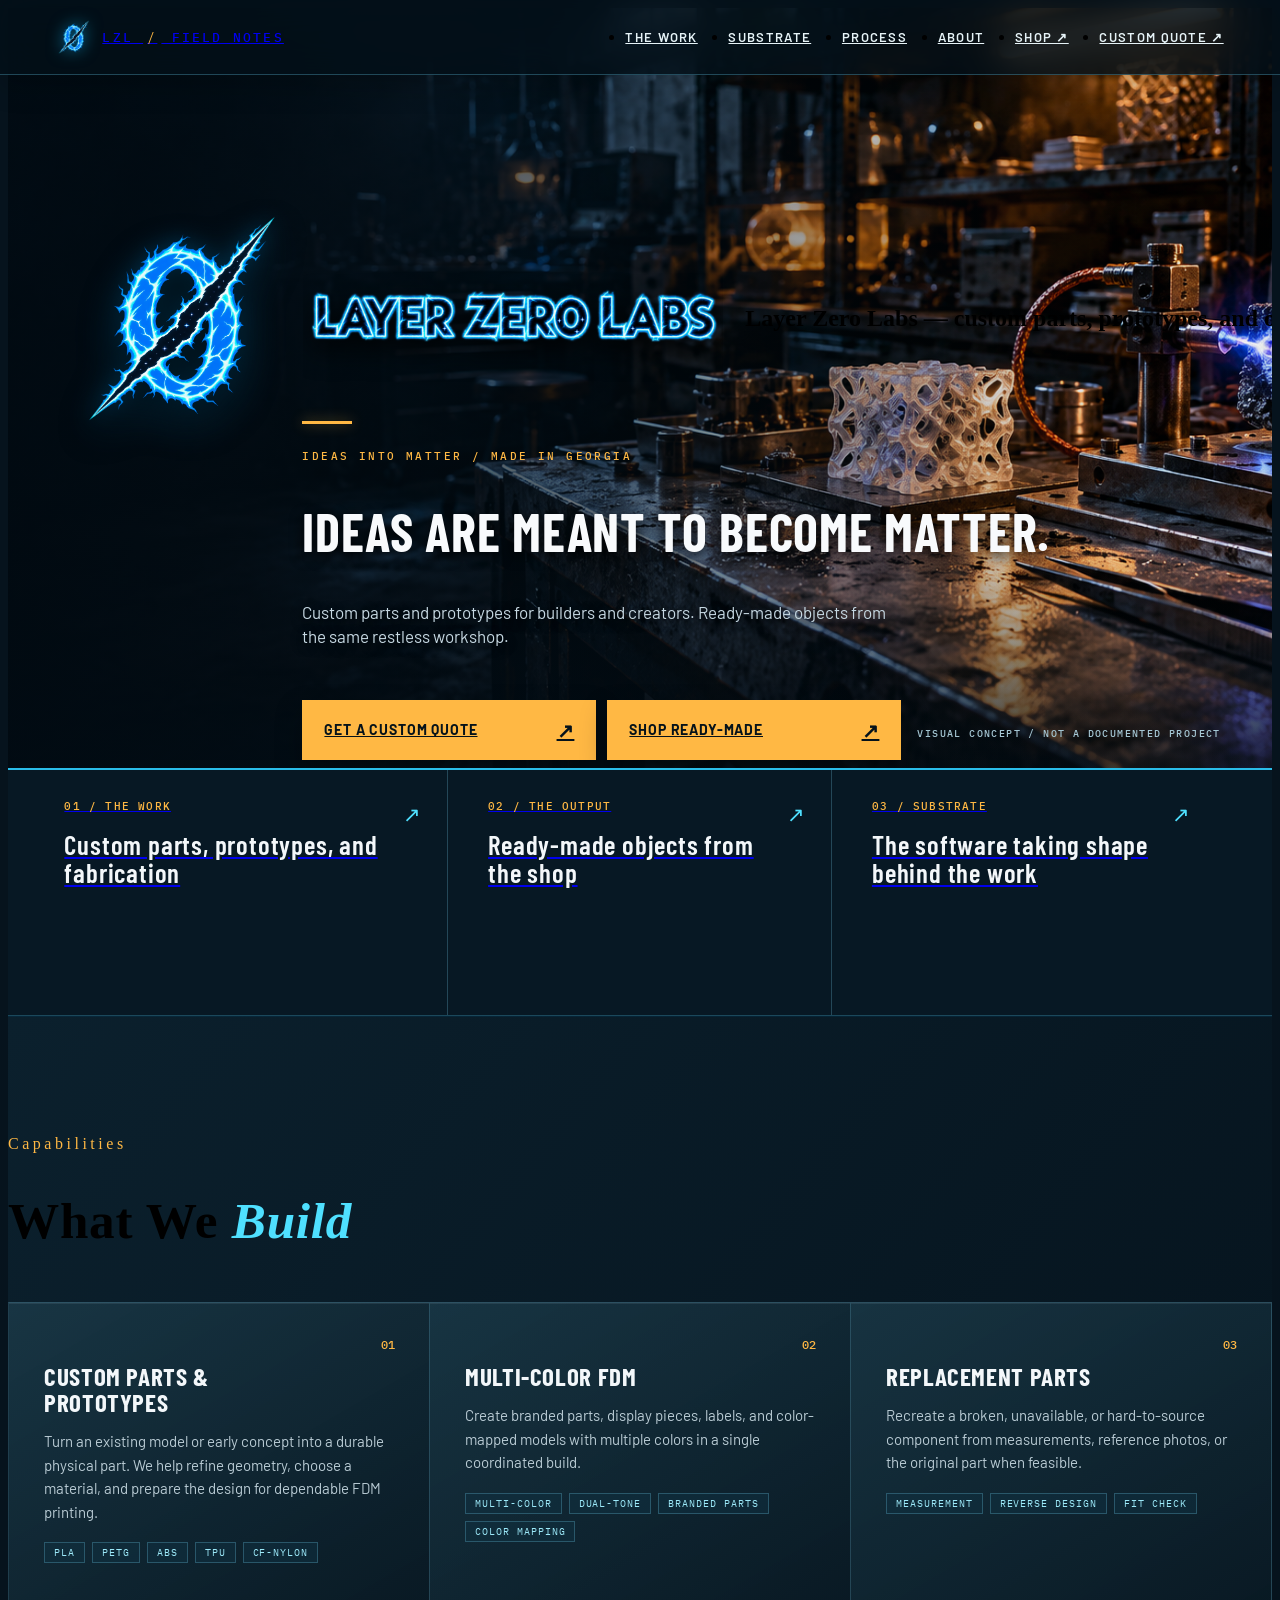
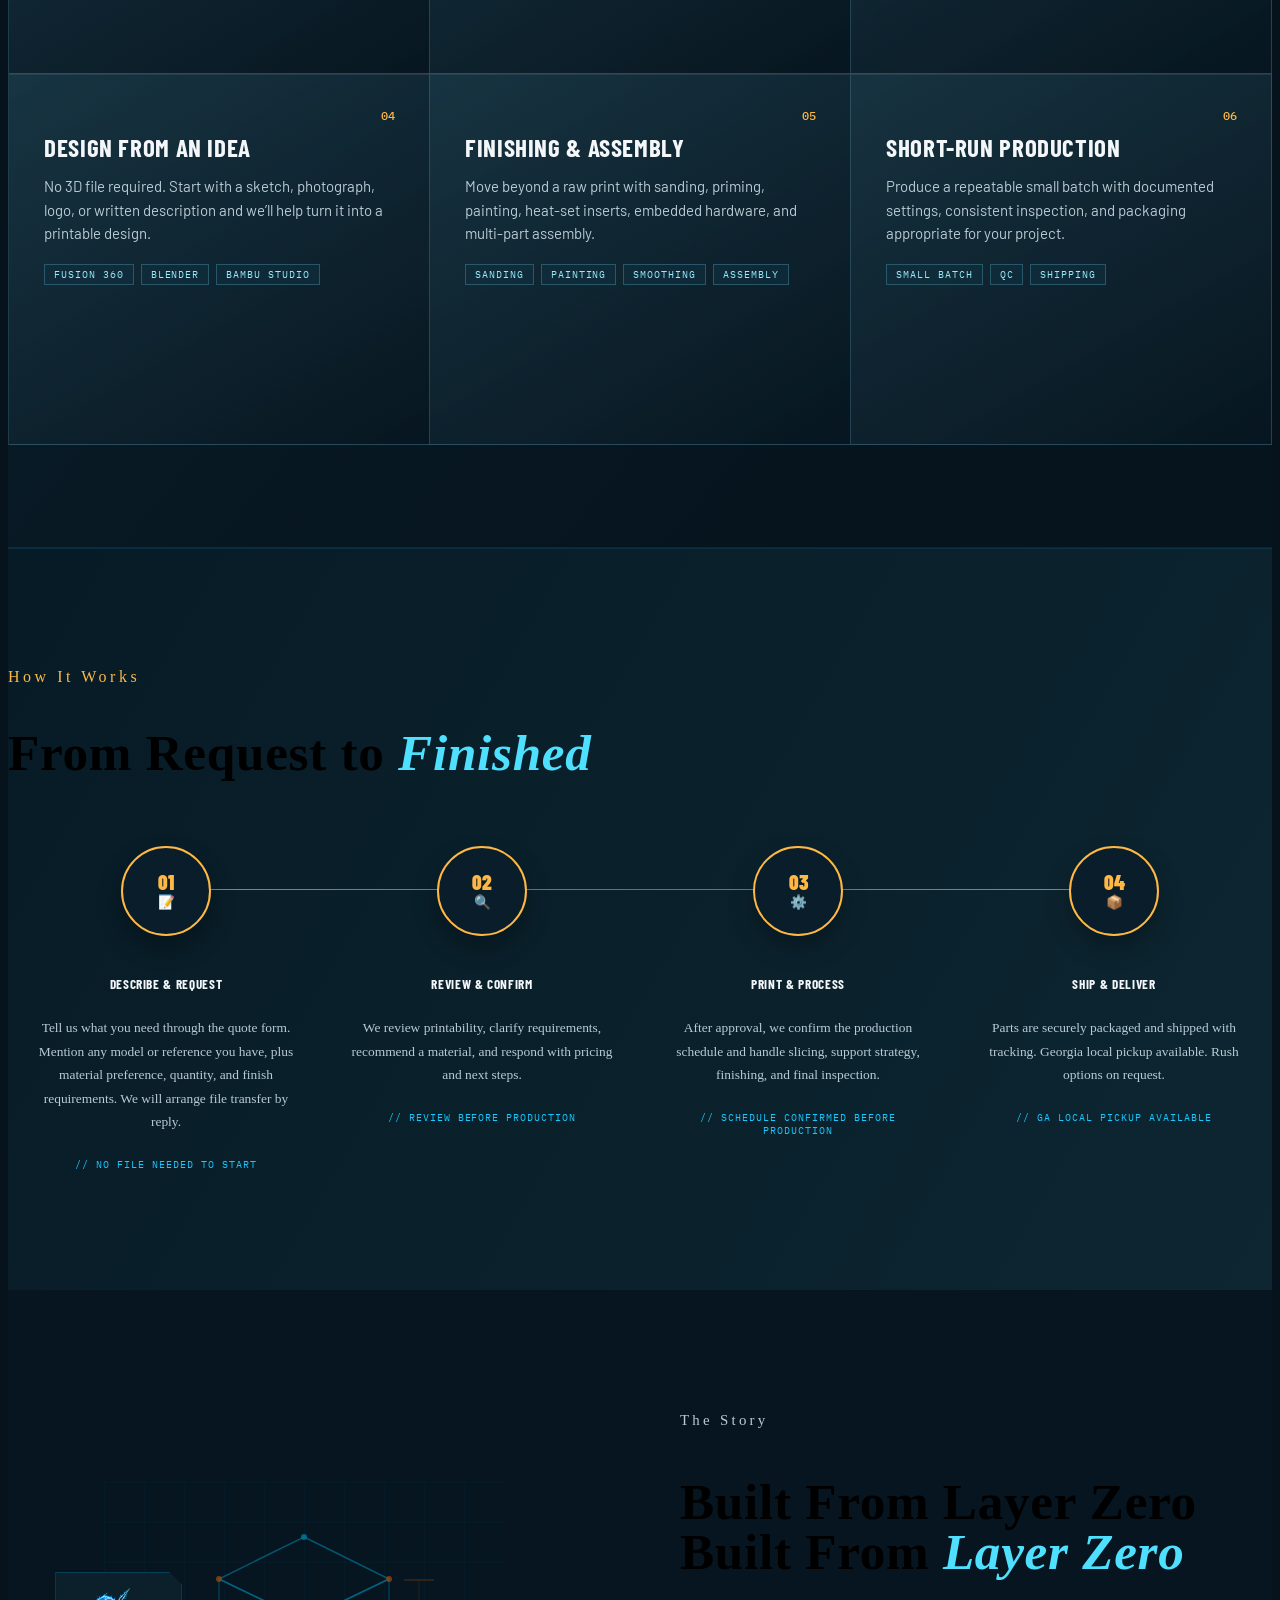
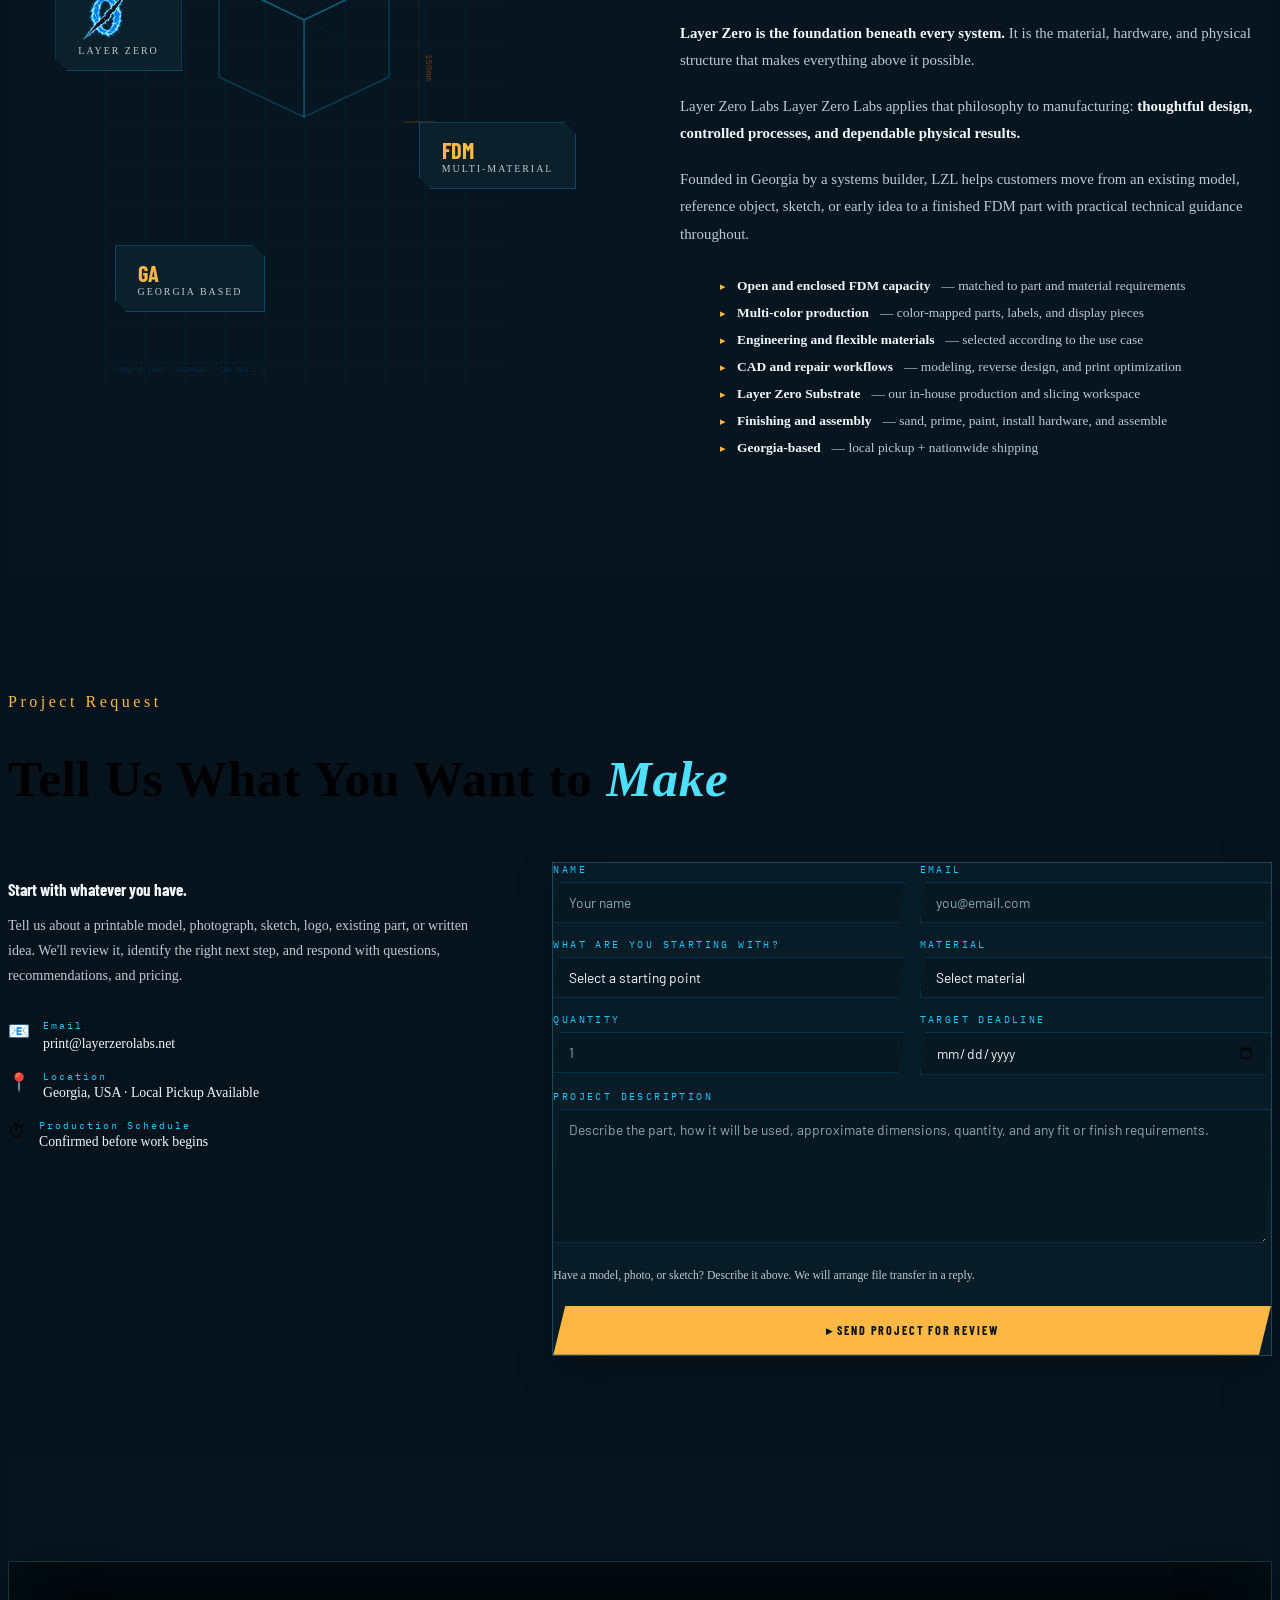
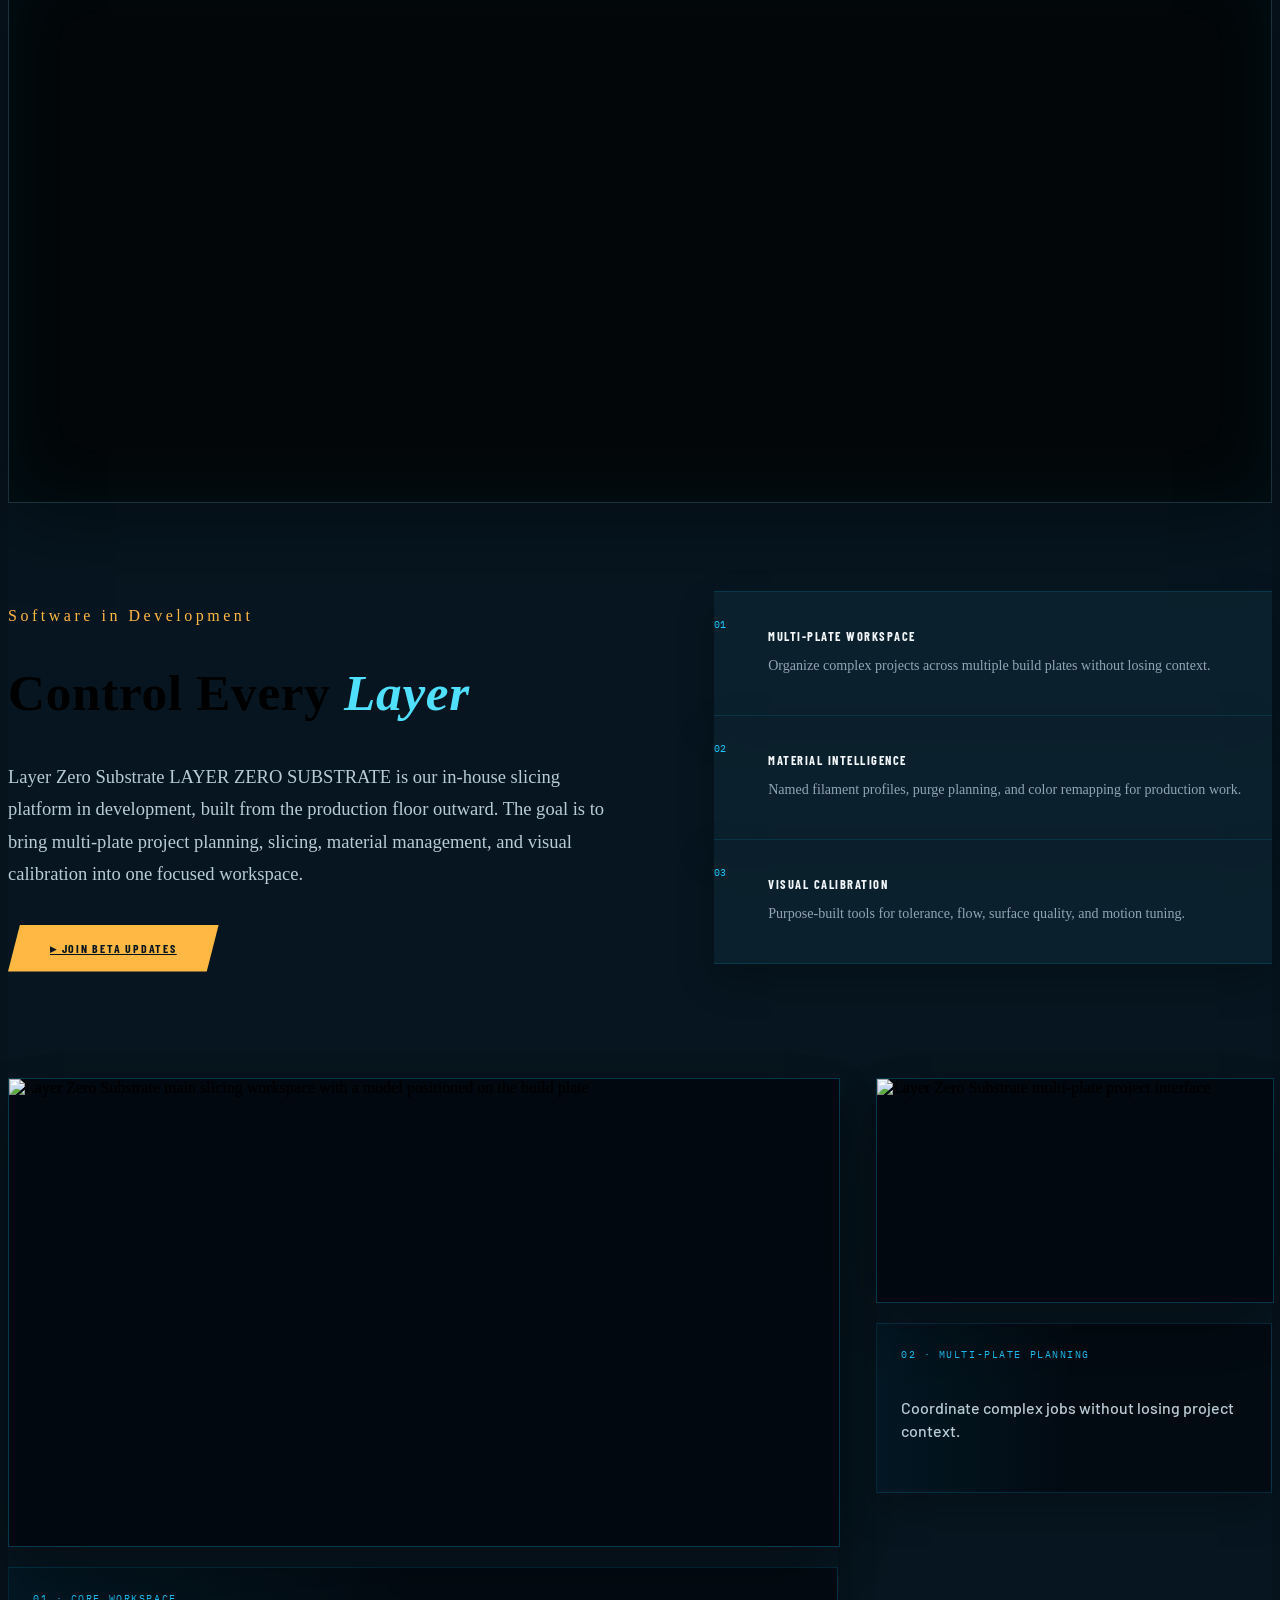
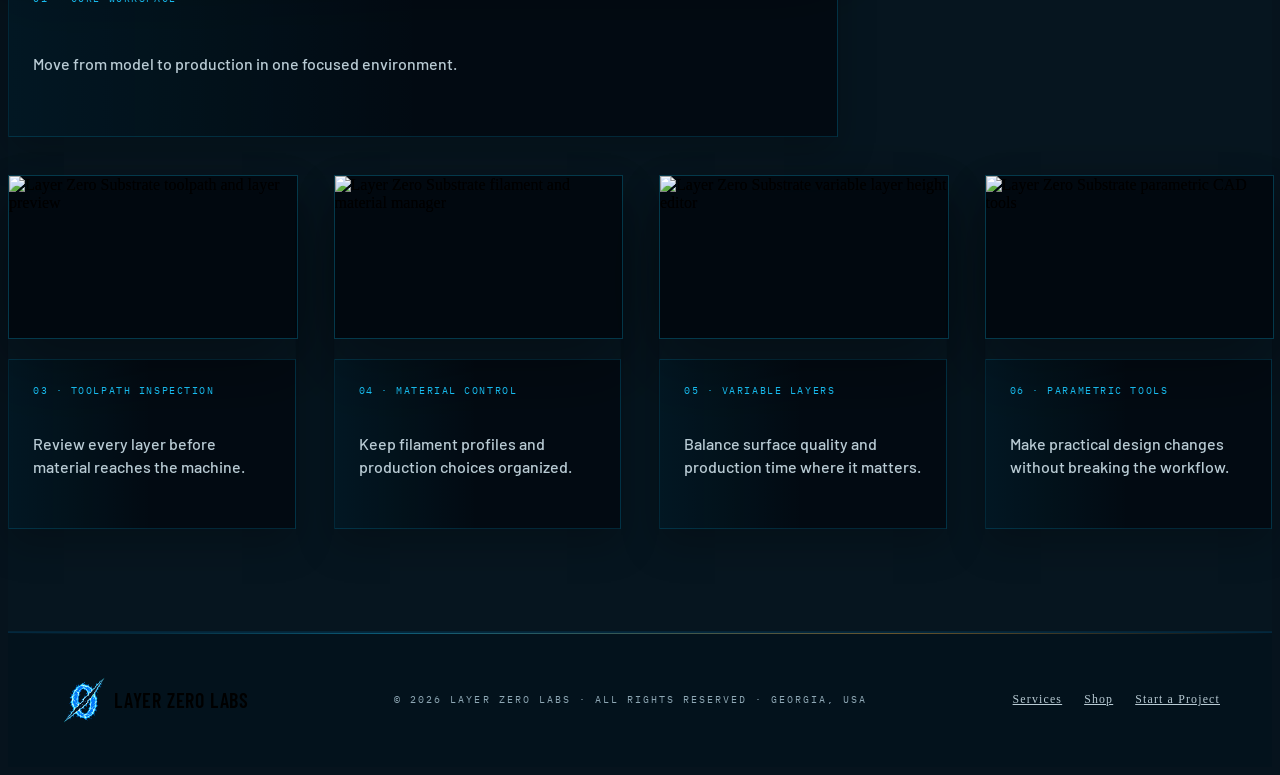
==== index.html @ 66956992 "Build tactile Layer Zero homepage preview" ====
<!DOCTYPE html>
<html lang="en">
<head>
  <meta charset="UTF-8" />
  <meta name="viewport" content="width=device-width, initial-scale=1.0" />
  <meta name="description" content="Georgia-based custom FDM parts, prototypes, replacement parts, multi-color printing, design support, and short-run production." />
  <title>Layer Zero Labs — Custom 3D Printing &amp; Prototyping</title>
  <link rel="canonical" href="https://layerzerolabs.net/" />
  <meta property="og:title" content="Layer Zero Labs — Custom 3D Printing &amp; Prototyping" />
  <meta property="og:description" content="Custom FDM parts, prototypes, replacement parts, design support, and short-run production—made in Georgia." />
  <meta property="og:url" content="https://layerzerolabs.net/" />
  <meta property="og:type" content="website" />
  <meta property="og:image" content="https://layerzerolabs.net/assets/brand/layer-zero-electric-star-mark.png" />
  <meta property="og:image:alt" content="Layer Zero Labs electric blue reality-tear Ø" />
  <link rel="icon" type="image/png" href="assets/brand/layer-zero-electric-star-mark.png" />
  <link rel="preconnect" href="https://fonts.googleapis.com" />
  <link
    href="https://fonts.googleapis.com/css2?family=Barlow:wght@400;500;600;700&family=Barlow+Condensed:wght@500;600;700;800&family=IBM+Plex+Mono:wght@400;500;600&display=swap"
    rel="stylesheet"
  />
  <link rel="stylesheet" href="css/base.css?v=20260728b" />
  <link rel="stylesheet" href="css/animations.css?v=20260725c" />
  <link rel="stylesheet" href="css/layout.css?v=20260728b" />
  <link rel="stylesheet" href="css/components.css?v=20260728a" />
  <link rel="stylesheet" href="css/tactile.css?v=20261019a" />
</head>
<body>
  <nav id="main-nav" aria-label="Main navigation">
    <a href="#hero" class="nav-logo" aria-label="Layer Zero Labs home">
      <img src="assets/brand/layer-zero-electric-star-mark.png" alt="" width="48" height="48" />
      <span>LZL <b>/</b> FIELD NOTES</span>
    </a>
    <button
      class="nav-toggle"
      type="button"
      aria-expanded="false"
      aria-controls="primary-navigation"
      aria-label="Open navigation"
    >
      <span></span><span></span><span></span>
    </button>
    <ul id="primary-navigation" class="nav-links">
      <li><a href="#services">The Work</a></li>
      <li><a href="#substrate">Substrate</a></li>
      <li><a href="#process">Process</a></li>
      <li><a href="#about">About</a></li>
      <li><a href="https://layerzerolabs.myshopify.com/" data-track-shop>Shop ↗</a></li>
      <li><a href="#project-request" data-track-quote>Custom Quote ↗</a></li>
    </ul>
  </nav>
  <section id="hero" aria-label="Hero">
    <div class="hero-art" aria-hidden="true"></div>
    <div class="hero-content">
      <div class="hero-identity">
        <img class="hero-mark" src="assets/brand/layer-zero-electric-star-mark.png" alt="" width="1254" height="1254" fetchpriority="high" />
        <div class="hero-wordmark-crop"><img class="hero-wordmark" src="assets/brand/layer-zero-electric-wordmark.png" alt="" width="2172" height="724" fetchpriority="high" /></div>
        <h1 class="visually-hidden">Layer Zero Labs — custom parts, prototypes, and objects</h1>
      </div>
      <div class="hero-message">
        <span class="hero-rule" aria-hidden="true"></span>
        <p class="hero-kicker">IDEAS INTO MATTER / MADE IN GEORGIA</p>
        <h2>IDEAS ARE MEANT TO <em>BECOME MATTER.</em></h2>
        <p class="hero-tagline">Custom parts and prototypes for builders and creators. Ready-made objects from the same restless workshop.</p>
      </div>
      <div class="hero-actions">
        <a href="#project-request" class="btn-sales" data-track-quote>GET A CUSTOM QUOTE <span aria-hidden="true">↗</span></a>
        <a href="https://layerzerolabs.myshopify.com/" class="btn-sales" data-track-shop>SHOP READY-MADE <span aria-hidden="true">↗</span></a>
      </div>
      <p class="hero-support">Bring a model, broken part, sketch, or idea. No finished CAD file required to start a conversation.</p>
    </div>
    <p class="hero-art-note">VISUAL CONCEPT / NOT A DOCUMENTED PROJECT</p>
  </section>
  <nav class="route-strip" aria-label="Explore Layer Zero Labs">
    <a href="#services"><span>01 / THE WORK</span><strong>Custom parts, prototypes, and fabrication</strong><i aria-hidden="true">↗</i></a>
    <a href="https://layerzerolabs.myshopify.com/" data-track-shop><span>02 / THE OUTPUT</span><strong>Ready-made objects from the shop</strong><i aria-hidden="true">↗</i></a>
    <a href="#substrate"><span>03 / SUBSTRATE</span><strong>The software taking shape behind the work</strong><i aria-hidden="true">↗</i></a>
  </nav>
  <section id="services">
    <div class="section-inner">
      <p class="section-label reveal">Capabilities</p>
      <h2 class="section-title reveal">What We <em>Build</em></h2>
      <div class="services-grid">
        <article class="service-card reveal reveal-d1">
          <span class="card-number" aria-hidden="true">01</span>
          <span class="card-icon" aria-hidden="true">⬡</span>
          <h3 class="card-name">CUSTOM PARTS &amp; PROTOTYPES</h3>
          <p class="card-desc">Turn an existing model or early concept into a durable physical part. We help refine geometry, choose a material, and prepare the design for dependable FDM printing.</p>
          <div class="card-tags">
            <span class="tag">PLA</span>
            <span class="tag">PETG</span>
            <span class="tag">ABS</span>
            <span class="tag">TPU</span>
            <span class="tag">CF-NYLON</span>
          </div>
        </article>
        <article class="service-card reveal reveal-d2">
          <span class="card-number" aria-hidden="true">02</span>
          <span class="card-icon" aria-hidden="true">⬡</span>
          <h3 class="card-name">MULTI-COLOR FDM</h3>
          <p class="card-desc">Create branded parts, display pieces, labels, and color-mapped models with multiple colors in a single coordinated build.</p>
          <div class="card-tags">
            <span class="tag">MULTI-COLOR</span>
            <span class="tag">DUAL-TONE</span>
            <span class="tag">BRANDED PARTS</span>
            <span class="tag">COLOR MAPPING</span>
          </div>
        </article>
        <article class="service-card reveal reveal-d3">
          <span class="card-number" aria-hidden="true">03</span>
          <span class="card-icon" aria-hidden="true">◇</span>
          <h3 class="card-name">REPLACEMENT PARTS</h3>
          <p class="card-desc">Recreate a broken, unavailable, or hard-to-source component from measurements, reference photos, or the original part when feasible.</p>
          <div class="card-tags">
            <span class="tag">MEASUREMENT</span>
            <span class="tag">REVERSE DESIGN</span>
            <span class="tag">FIT CHECK</span>
          </div>
        </article>
        <article class="service-card reveal reveal-d1">
          <span class="card-number" aria-hidden="true">04</span>
          <span class="card-icon" aria-hidden="true">⊞</span>
          <h3 class="card-name">DESIGN FROM AN IDEA</h3>
          <p class="card-desc">No 3D file required. Start with a sketch, photograph, logo, or written description and we’ll help turn it into a printable design.</p>
          <div class="card-tags">
            <span class="tag">FUSION 360</span>
            <span class="tag">BLENDER</span>
            <span class="tag">BAMBU STUDIO</span>
          </div>
        </article>
        <article class="service-card reveal reveal-d2">
          <span class="card-number" aria-hidden="true">05</span>
          <span class="card-icon" aria-hidden="true">✦</span>
          <h3 class="card-name">FINISHING &amp; ASSEMBLY</h3>
          <p class="card-desc">Move beyond a raw print with sanding, priming, painting, heat-set inserts, embedded hardware, and multi-part assembly.</p>
          <div class="card-tags">
            <span class="tag">SANDING</span>
            <span class="tag">PAINTING</span>
            <span class="tag">SMOOTHING</span>
            <span class="tag">ASSEMBLY</span>
          </div>
        </article>
        <article class="service-card reveal reveal-d3">
          <span class="card-number" aria-hidden="true">06</span>
          <span class="card-icon" aria-hidden="true">⬢</span>
          <h3 class="card-name">SHORT-RUN PRODUCTION</h3>
          <p class="card-desc">Produce a repeatable small batch with documented settings, consistent inspection, and packaging appropriate for your project.</p>
          <div class="card-tags">
            <span class="tag">SMALL BATCH</span>
            <span class="tag">QC</span>
            <span class="tag">SHIPPING</span>
          </div>
        </article>
      </div><!-- /.services-grid -->
    </div><!-- /.section-inner -->
  </section>
  <section id="gallery" hidden aria-hidden="true">
    <div class="section-inner">
      <p class="section-label reveal">Portfolio</p>
      <h2 class="section-title reveal">Print <em>Gallery</em></h2>
      <div class="gallery-filter reveal" role="group" aria-label="Filter by category">
        <button class="filter-btn is-active" type="button">All</button>
        <button class="filter-btn" type="button">Functional</button>
        <button class="filter-btn" type="button">Art &amp; Decor</button>
        <button class="filter-btn" type="button">Mechanical</button>
        <button class="filter-btn" type="button">Custom</button>
      </div>
      <div class="gallery-grid">
        <div class="gallery-item gallery-concept reveal" data-category="functional">
          <div class="gallery-placeholder">
            <div class="placeholder-kicker">NEXT BUILD · 07</div>
            <div class="placeholder-icon" aria-hidden="true">◆</div>
            <div class="placeholder-title">FUNCTIONAL LIGHTING</div>
            <div class="placeholder-text">Multi-color illuminated enclosure</div>
          </div>
          <div class="gallery-overlay" aria-hidden="true">
            <div>
              <div class="overlay-title">FUNCTIONAL LIGHTING</div>
              <div class="overlay-meta">FDM · MULTI-COLOR · LIGHTING</div>
            </div>
          </div>
        </div>
        <div class="gallery-item gallery-concept reveal reveal-d1" data-category="custom">
          <div class="gallery-placeholder">
            <div class="placeholder-kicker">NEXT BUILD · 08</div>
            <div class="placeholder-icon" aria-hidden="true">⬡</div>
            <div class="placeholder-title">CHARACTER STUDY</div>
            <div class="placeholder-text">Original print-in-place collectible</div>
          </div>
          <div class="gallery-overlay" aria-hidden="true">
            <div>
              <div class="overlay-title">CHARACTER STUDY</div>
              <div class="overlay-meta">FDM · PLA · PRINT-IN-PLACE</div>
            </div>
          </div>
        </div>
        <div class="gallery-item gallery-concept reveal reveal-d2" data-category="mechanical">
          <div class="gallery-placeholder">
            <div class="placeholder-kicker">NEXT BUILD · 01</div>
            <div class="placeholder-icon" aria-hidden="true">◇</div>
            <div class="placeholder-title">PRECISION FIT</div>
            <div class="placeholder-text">Tolerance-fit mechanism</div>
          </div>
          <div class="gallery-overlay" aria-hidden="true">
            <div>
              <div class="overlay-title">BRACKET ARRAY</div>
              <div class="overlay-meta">FDM · CF-PETG</div>
            </div>
          </div>
        </div>
        <div class="gallery-item gallery-concept reveal reveal-d1" data-category="mechanical">
          <div class="gallery-placeholder">
            <div class="placeholder-kicker">NEXT BUILD · 02</div>
            <div class="placeholder-icon" aria-hidden="true">⬢</div>
            <div class="placeholder-title">MOTION STUDY</div>
            <div class="placeholder-text">Articulated mechanical assembly</div>
          </div>
          <div class="gallery-overlay" aria-hidden="true">
            <div>
              <div class="overlay-title">ARTICULATED ARM</div>
              <div class="overlay-meta">FDM · ABS · Multi-Part</div>
            </div>
          </div>
        </div>
        <div class="gallery-item gallery-concept reveal reveal-d2" data-category="art">
          <div class="gallery-placeholder">
            <div class="placeholder-kicker">NEXT BUILD · 03</div>
            <div class="placeholder-icon" aria-hidden="true">⊞</div>
            <div class="placeholder-title">MODULAR SYSTEM</div>
            <div class="placeholder-text">Interlocking terrain collection</div>
          </div>
          <div class="gallery-overlay" aria-hidden="true">
            <div>
              <div class="overlay-title">TERRAIN TILE SYSTEM</div>
              <div class="overlay-meta">FDM · PLA · 30pc</div>
            </div>
          </div>
        </div>
        <div class="gallery-item gallery-concept reveal" data-category="functional">
          <div class="gallery-placeholder">
            <img class="placeholder-seal" src="assets/brand/layer-zero-electric-star-mark.png" alt="" aria-hidden="true" />
            <div class="placeholder-kicker">SIGNATURE BUILD</div>
            <div class="placeholder-icon" aria-hidden="true">✦</div>
            <div class="placeholder-title">LAYER ZERO RELIC</div>
            <div class="placeholder-text">Original kinetic desk sculpture</div>
          </div>
          <div class="gallery-overlay" aria-hidden="true">
            <div>
              <div class="overlay-title">PROTOTYPE HOUSING</div>
              <div class="overlay-meta">FDM · PETG · Functional</div>
            </div>
          </div>
        </div>
        <div class="gallery-item gallery-concept reveal reveal-d1" data-category="art">
          <div class="gallery-placeholder">
            <div class="placeholder-kicker">NEXT BUILD · 05</div>
            <div class="placeholder-icon" aria-hidden="true">◉</div>
            <div class="placeholder-title">LIGHT + SHADOW</div>
            <div class="placeholder-text">Backlit geometric wall panel</div>
          </div>
          <div class="gallery-overlay" aria-hidden="true">
            <div>
              <div class="overlay-title">WALL ART PANEL</div>
              <div class="overlay-meta">FDM · PLA · Decor</div>
            </div>
          </div>
        </div>
        <div class="gallery-item gallery-concept reveal reveal-d2" data-category="custom">
          <div class="gallery-placeholder">
            <div class="placeholder-kicker">NEXT BUILD · 06</div>
            <div class="placeholder-icon" aria-hidden="true">⬡</div>
            <div class="placeholder-title">PERSONALIZED DETAIL</div>
            <div class="placeholder-text">Two-color branded desk set</div>
          </div>
          <div class="gallery-overlay" aria-hidden="true">
            <div>
              <div class="overlay-title">CUSTOM KEYCAP SET</div>
              <div class="overlay-meta">FDM · PLA · 0.15mm</div>
            </div>
          </div>
        </div>
      </div><!-- /.gallery-grid -->
    </div><!-- /.section-inner -->
  </section>
  <section id="process">
    <div class="section-inner">
      <p class="section-label reveal">How It Works</p>
      <h2 class="section-title reveal">From Request to <em>Finished</em></h2>
      <ol class="process-track">
        <li class="process-step reveal reveal-d1">
          <div class="step-node" aria-hidden="true">
            <div>
              <div class="step-number">01</div>
              <div class="step-emoji">📝</div>
            </div>
          </div>
          <h3 class="step-title">DESCRIBE &amp; REQUEST</h3>
          <p class="step-desc">Tell us what you need through the quote form. Mention any model or reference you have, plus material preference, quantity, and finish requirements. We will arrange file transfer by reply.</p>
          <div class="step-detail">// NO FILE NEEDED TO START</div>
        </li>
        <li class="process-step reveal reveal-d2">
          <div class="step-node" aria-hidden="true">
            <div>
              <div class="step-number">02</div>
              <div class="step-emoji">🔍</div>
            </div>
          </div>
          <h3 class="step-title">REVIEW &amp; CONFIRM</h3>
          <p class="step-desc">We review printability, clarify requirements, recommend a material, and respond with pricing and next steps.</p>
          <div class="step-detail">// REVIEW BEFORE PRODUCTION</div>
        </li>
        <li class="process-step reveal reveal-d3">
          <div class="step-node" aria-hidden="true">
            <div>
              <div class="step-number">03</div>
              <div class="step-emoji">⚙️</div>
            </div>
          </div>
          <h3 class="step-title">PRINT &amp; PROCESS</h3>
          <p class="step-desc">After approval, we confirm the production schedule and handle slicing, support strategy, finishing, and final inspection.</p>
          <div class="step-detail">// SCHEDULE CONFIRMED BEFORE PRODUCTION</div>
        </li>
        <li class="process-step reveal reveal-d4">
          <div class="step-node" aria-hidden="true">
            <div>
              <div class="step-number">04</div>
              <div class="step-emoji">📦</div>
            </div>
          </div>
          <h3 class="step-title">SHIP &amp; DELIVER</h3>
          <p class="step-desc">Parts are securely packaged and shipped with tracking. Georgia local pickup available. Rush options on request.</p>
          <div class="step-detail">// GA LOCAL PICKUP AVAILABLE</div>
        </li>
      </ol><!-- /.process-track -->
    </div><!-- /.section-inner -->
  </section>
  <section id="about">
    <div class="section-inner">
      <div class="about-grid">
        <div class="about-visual reveal" aria-hidden="true">
          <div class="about-badge" style="top:18%;left:8%">
            <div class="badge-value"><img src="assets/brand/layer-zero-electric-star-mark.png" alt="" width="54" height="54" /></div>
            <div class="badge-label">Layer Zero</div>
          </div>
          <div class="about-badge" style="top:48%;right:4%">
            <div class="badge-value">FDM</div>
            <div class="badge-label">Multi-Material</div>
          </div>
          <div class="about-badge" style="bottom:14%;left:18%">
            <div class="badge-value">GA</div>
            <div class="badge-label">Georgia Based</div>
          </div>
          <svg viewBox="0 0 400 500"
               style="position:absolute;inset:0;width:100%;height:100%;opacity:.55"
               xmlns="http://www.w3.org/2000/svg"
               role="presentation">
            <defs>
              <pattern id="grid-large" width="40" height="40" patternUnits="userSpaceOnUse">
                <path d="M40 0L0 0 0 40" fill="none" stroke="rgba(0,168,255,.18)" stroke-width=".5"/>
              </pattern>
              <pattern id="grid-small" width="8" height="8" patternUnits="userSpaceOnUse">
                <path d="M8 0L0 0 0 8"  fill="none" stroke="rgba(0,168,255,.07)" stroke-width=".5"/>
              </pattern>
            </defs>
            <rect width="400" height="500" fill="url(#grid-small)"/>
            <rect width="400" height="500" fill="url(#grid-large)"/>
            <g transform="translate(200,130)">
              <polygon points="0,-75 85,-33 0,8 -85,-33"    fill="none" stroke="rgba(0,200,255,.65)" stroke-width="1.5"/>
              <polygon points="85,-33 85,65 0,105 0,8"      fill="none" stroke="rgba(0,200,255,.4)"  stroke-width="1.5"/>
              <polygon points="-85,-33 -85,65 0,105 0,8"   fill="none" stroke="rgba(0,200,255,.4)"  stroke-width="1.5"/>
              <line x1="0"   y1="8"   x2="0"   y2="105" stroke="rgba(0,200,255,.2)" stroke-width=".5" stroke-dasharray="4,4"/>
              <line x1="-42" y1="-12" x2="42"  y2="28"  stroke="rgba(0,200,255,.2)" stroke-width=".5" stroke-dasharray="4,4"/>
              <circle cx="0"   cy="-75" r="3" fill="rgba(0,200,255,.8)"/>
              <circle cx="85"  cy="-33" r="3" fill="rgba(255,107,0,.8)"/>
              <circle cx="-85" cy="-33" r="3" fill="rgba(255,107,0,.8)"/>
            </g>
            <line x1="300" y1="98"  x2="330" y2="98"  stroke="rgba(255,107,0,.6)" stroke-width="1"/>
            <line x1="300" y1="240" x2="330" y2="240" stroke="rgba(255,107,0,.6)" stroke-width="1"/>
            <line x1="315" y1="98"  x2="315" y2="240" stroke="rgba(255,107,0,.5)" stroke-width=".5"/>
            <text x="322" y="172" fill="rgba(255,107,0,.75)" font-size="9" font-family="monospace"
                  transform="rotate(90,322,172)">150mm</text>
            <text x="10" y="490" fill="rgba(0,168,255,.28)" font-size="7" font-family="monospace">
              LAYER Ø LABS · GEORGIA · CAD REV 1.0
            </text>
          </svg>
        </div>
        <div class="about-text">
          <p class="section-label reveal">The Story</p>
          <h2 class="section-title reveal">
            <span class="visually-hidden">Built From Layer Zero</span>
            <span aria-hidden="true">Built From <em>Layer Zero</em></span>
          </h2>
          <div style="margin-top:30px">
            <p class="reveal">
              <strong>Layer Zero is the foundation beneath every system.</strong>
              It is the material, hardware, and physical structure that makes
              everything above it possible.
            </p>
            <p class="reveal">
              <span class="visually-hidden">Layer Zero Labs</span>
              <span class="brand-inline" aria-hidden="true">Layer Zero Labs</span>
              applies that philosophy to manufacturing:
              <strong>thoughtful design, controlled processes, and dependable
              physical results.</strong>
            </p>
            <p class="reveal">
              Founded in Georgia by a systems builder, LZL helps customers move
              from an existing model, reference object, sketch, or early idea
              to a finished FDM part with practical technical guidance throughout.
            </p>
            <ul class="capability-list reveal">
              <li class="capability-item"><strong>Open and enclosed FDM capacity</strong> — matched to part and material requirements</li>
              <li class="capability-item"><strong>Multi-color production</strong> — color-mapped parts, labels, and display pieces</li>
              <li class="capability-item"><strong>Engineering and flexible materials</strong> — selected according to the use case</li>
              <li class="capability-item"><strong>CAD and repair workflows</strong> — modeling, reverse design, and print optimization</li>
              <li class="capability-item">
                <strong>Layer Zero Substrate</strong>
                — our in-house production and slicing workspace
              </li>
              <li class="capability-item"><strong>Finishing and assembly</strong> — sand, prime, paint, install hardware, and assemble</li>
              <li class="capability-item"><strong>Georgia-based</strong> — local pickup + nationwide shipping</li>
            </ul>
          </div>
        </div>
      </div><!-- /.about-grid -->
    </div><!-- /.section-inner -->
  </section>

  <section id="image-to-print" hidden aria-hidden="true">
    <div class="section-inner">
      <p class="section-label reveal">Start Without a Model</p>
      <h2 class="section-title reveal">Have an Idea? <em>Start Here.</em></h2>
      <p class="section-intro reveal" style="max-width:680px;margin:0 auto 50px;text-align:center;color:rgba(255,255,255,.65);font-family:var(--font-body);font-size:1.05rem;line-height:1.7">
        Have a sketch, photograph, logo, broken part, or written idea—but no
        printable 3D model? Send what you have and describe the outcome you
        need. We’ll help determine the next step.
      </p>

      <div class="quote-grid">
        <div class="quote-info reveal">
          <h3>No CAD experience required.</h3>
          <p>
            We accept photos, hand-drawn sketches, logos, vector files, and
            reference art. Even if your image isn't perfectly clean, describe
            what you want and we'll interpret it. No CAD experience required.
          </p>
          <div class="contact-method">
            <div class="contact-icon" aria-hidden="true">🖼</div>
            <div>
              <div class="contact-label">Accepted Formats</div>
              <div class="contact-value">JPG, PNG, SVG, AI, PDF</div>
            </div>
          </div>
          <div class="contact-method">
            <div class="contact-icon" aria-hidden="true">📐</div>
            <div>
              <div class="contact-label">We Handle</div>
              <div class="contact-value">Modeling, Scaling, Print Optimization</div>
            </div>
          </div>
          <div class="contact-method">
            <div class="contact-icon" aria-hidden="true">⏱</div>
            <div>
              <div class="contact-label">Quote Turnaround</div>
              <div class="contact-value">Confirmed after request review</div>
            </div>
          </div>
        </div>

        <div class="quote-form reveal">
          <input type="hidden" name="_subject" value="LZL Image-to-Print Request" />

          <div class="form-row">
            <div class="form-group">
              <label for="img-name">Name</label>
              <input id="img-name" name="name" type="text" placeholder="Your name" required />
            </div>
            <div class="form-group">
              <label for="img-email">Email</label>
              <input id="img-email" name="email" type="email" placeholder="you@email.com" required />
            </div>
          </div>

          <div class="form-group">
            <label>Upload Your Image or Reference</label>
            <div id="image-dropzone" class="file-dropzone">
              <div class="dropzone-icon" aria-hidden="true">🖼</div>
              <p class="dropzone-hint">Drop your JPG, PNG, SVG, AI, or PDF here — or click to browse</p>
              <span class="dropzone-types">// MAX 25MB · JPG · PNG · SVG · AI · PDF</span>
              <input id="image-file-input" type="file" name="image" accept=".jpg,.jpeg,.png,.svg,.ai,.pdf" style="display:none" aria-hidden="true" />
            </div>
          </div>

          <div class="form-group">
            <label for="img-description">Describe What You Want Made</label>
            <textarea id="img-description" name="description" style="min-height:130px" placeholder="Describe the object, how it will be used, and any functional requirements. Include rough dimensions if you know them." required></textarea>
          </div>

          <div class="form-row">
            <div class="form-group">
              <label for="img-dimensions">Dimensions / Size</label>
              <input id="img-dimensions" name="dimensions" type="text" placeholder="e.g. 6in tall, 100mm wide, wallet-sized" />
            </div>
            <div class="form-group">
              <label for="img-quantity">Quantity</label>
              <input id="img-quantity" name="quantity" type="number" placeholder="1" min="1" />
            </div>
          </div>

          <div class="form-row">
            <div class="form-group">
              <label for="img-material">Material Preference</label>
              <select id="img-material" name="material">
                <option value="" disabled selected>Select material</option>
                <option>Not Sure — Recommend Me</option>
                <option>PLA</option>
                <option>PETG</option>
                <option>ABS</option>
                <option>TPU (Flexible)</option>
                <option>CF-PETG</option>
                <option>CF-Nylon</option>
              </select>
            </div>
            <div class="form-group">
              <label for="img-finish">Finish Level</label>
              <select id="img-finish" name="finish">
                <option value="" disabled selected>Select finish</option>
                <option>Raw Print</option>
                <option>Sanded / Smoothed</option>
                <option>Primed</option>
                <option>Fully Painted</option>
                <option>Not Sure</option>
              </select>
            </div>
          </div>

          <button id="image-submit-btn" type="button" class="btn-submit">
            ▸ SEND IDEA FOR REVIEW
          </button>
        </div>
      </div><!-- /.quote-grid -->
    </div><!-- /.section-inner -->
  </section>

  <section id="project-request">
    <div class="section-inner">
      <p class="section-label reveal">Project Request</p>
      <h2 class="section-title reveal">Tell Us What You Want to <em>Make</em></h2>
      <div class="quote-grid">
        <div class="quote-info reveal">
          <h3>Start with whatever you have.</h3>
          <p>
            Tell us about a printable model, photograph, sketch, logo, existing part,
            or written idea. We'll review it, identify the right next step,
            and respond with questions, recommendations, and pricing.
          </p>
          <div class="contact-method">
            <div class="contact-icon" aria-hidden="true">📧</div>
            <div>
              <div class="contact-label">Email</div>
              <a class="contact-value" href="mailto:print@layerzerolabs.net">print@layerzerolabs.net</a>
            </div>
          </div>
          <div class="contact-method">
            <div class="contact-icon" aria-hidden="true">📍</div>
            <div>
              <div class="contact-label">Location</div>
              <div class="contact-value">Georgia, USA · Local Pickup Available</div>
            </div>
          </div>
          <div class="contact-method">
            <div class="contact-icon" aria-hidden="true">⏱</div>
            <div>
              <div class="contact-label">Production Schedule</div>
              <div class="contact-value">Confirmed before work begins</div>
            </div>
          </div>
        </div>
        <form id="quote-form" class="quote-form reveal" action="https://formspree.io/f/xojknlvk" method="POST" enctype="multipart/form-data">
          <input type="hidden" name="_subject" value="LZL Project Request" />
          <div class="form-row">
            <div class="form-group">
              <label for="name">Name</label>
              <input id="name" name="name" type="text" autocomplete="name" placeholder="Your name" required />
            </div>
            <div class="form-group">
              <label for="email">Email</label>
              <input id="email" name="email" type="email" autocomplete="email" placeholder="you@email.com" required />
            </div>
          </div>
          <div class="form-row">
            <div class="form-group">
              <label for="technology">What Are You Starting With?</label>
              <select id="technology" name="starting_point" required>
                <option value="" disabled selected>Select a starting point</option>
                <option>A Ready-to-Print 3D Model</option>
                <option>A Model That Needs Adjustments</option>
                <option>A Sketch, Photo, or Logo</option>
                <option>An Existing or Broken Part</option>
                <option>An Idea Without a Model</option>
                <option>Not Sure — I Need Guidance</option>
              </select>
            </div>
            <div class="form-group">
              <label for="material">Material</label>
              <select id="material" name="material">
                <option value="" disabled selected>Select material</option>
                <option>PLA</option>
                <option>PETG</option>
                <option>ABS</option>
                <option>TPU (Flexible)</option>
                <option>CF-PETG</option>
                <option>CF-Nylon</option>
                <option>Not Sure — Recommend One</option>
              </select>
            </div>
          </div>
          <div class="form-row">
            <div class="form-group">
              <label for="quantity">Quantity</label>
              <input id="quantity" name="quantity" type="number" placeholder="1" min="1" />
            </div>
            <div class="form-group">
              <label for="deadline">Target Deadline</label>
              <input id="deadline" name="deadline" type="date" />
            </div>
          </div>
          <div class="form-group">
            <label for="description">Project Description</label>
            <textarea
              id="description"
              name="description"
              placeholder="Describe the part, how it will be used, approximate dimensions, quantity, and any fit or finish requirements."
              required
            ></textarea>
          </div>
          <div id="file-upload-group" class="form-group" hidden>
            <label>Optional Model or Reference File</label>
            <button id="file-dropzone" class="file-dropzone" type="button" aria-label="Click or drag to upload models or reference files">
              <span class="dropzone-icon" aria-hidden="true">⬆</span>
              <span class="dropzone-hint">Drop models, photos, sketches, logos, or PDFs here — or click to browse</span>
              <span class="dropzone-types">// MAX 25MB PER FILE · 10 FILES · 90MB TOTAL</span>
            </button>
            <input
              id="file-input"
              type="file"
              name="attachments"
              accept=".stl,.obj,.step,.stp,.3mf,.jpg,.jpeg,.png,.svg,.pdf"
              multiple
              disabled
              hidden
              aria-hidden="true"
            />
          </div>
          <p class="upload-help">Have a model, photo, or sketch? Describe it above. We will arrange file transfer in a reply.</p>
          <button id="submit-btn" type="submit" class="btn-submit">
            ▸ SEND PROJECT FOR REVIEW
          </button>
          <p id="form-status" class="form-status" role="status" aria-live="polite"></p>
          <p id="preview-form-note" class="preview-form-note" hidden>Preview mode: this form is tested against a local mock. No email or customer lead is sent.</p>
        </form>
      </div><!-- /.quote-grid -->
    </div><!-- /.section-inner -->
  </section>
  <section id="substrate" aria-labelledby="substrate-title">
    <div class="section-inner">
      <div class="substrate-banner reveal">
        <video
          class="substrate-banner-video"
          autoplay
          muted
          loop
          playsinline
          preload="metadata"
          poster="assets/substrate/layer-zero-substrate-banner-v3.png"
          aria-hidden="true"
        >
          <source src="assets/substrate/layer-zero-substrate-banner-animated.mp4" type="video/mp4" />
          <img
            src="assets/substrate/layer-zero-substrate-banner-v3.png"
            alt="Layer Zero Labs — Layer Zero Substrate"
          />
        </video>
      </div>
      <div class="substrate-intro">
        <div class="substrate-copy reveal">
          <p class="section-label">Software in Development</p>
          <h2 id="substrate-title" class="section-title">Control Every <em>Layer</em></h2>
          <p class="substrate-lede">
            <span class="visually-hidden">Layer Zero Substrate</span>
            <span class="brand-inline" aria-hidden="true">LAYER ZERO SUBSTRATE</span>
            is our in-house slicing platform in development, built from the
            production floor outward. The goal is to bring multi-plate project
            planning, slicing, material management, and visual calibration
            into one focused workspace.
          </p>
          <a
            class="btn-primary"
            href="mailto:print@layerzerolabs.net?subject=LAYER%C3%98%20SUBSTRATE%20Beta%20Interest"
          >▸ JOIN BETA UPDATES</a>
        </div>
        <div class="substrate-features reveal reveal-d1" role="list" aria-label="Substrate preview features">
          <article class="substrate-feature" role="listitem">
            <span>01</span>
            <h3>MULTI-PLATE WORKSPACE</h3>
            <p>Organize complex projects across multiple build plates without losing context.</p>
          </article>
          <article class="substrate-feature" role="listitem">
            <span>02</span>
            <h3>MATERIAL INTELLIGENCE</h3>
            <p>Named filament profiles, purge planning, and color remapping for production work.</p>
          </article>
          <article class="substrate-feature" role="listitem">
            <span>03</span>
            <h3>VISUAL CALIBRATION</h3>
            <p>Purpose-built tools for tolerance, flow, surface quality, and motion tuning.</p>
          </article>
        </div>
      </div>
      <div class="substrate-showcase" role="list" aria-label="Layer Zero Substrate interface previews">
        <figure class="substrate-shot substrate-shot-featured reveal" role="listitem">
          <img
            src="assets/substrate/01-main-workspace.jpg"
            alt="Layer Zero Substrate main slicing workspace with a model positioned on the build plate"
            loading="lazy"
          />
          <figcaption>
            <span>01 · CORE WORKSPACE</span>
            <strong>Move from model to production in one focused environment.</strong>
          </figcaption>
        </figure>
        <figure class="substrate-shot reveal reveal-d1" role="listitem">
          <img
            src="assets/substrate/02-multi-plate-interface.jpg"
            alt="Layer Zero Substrate multi-plate project interface"
            loading="lazy"
          />
          <figcaption>
            <span>02 · MULTI-PLATE PLANNING</span>
            <strong>Coordinate complex jobs without losing project context.</strong>
          </figcaption>
        </figure>
        <figure class="substrate-shot reveal reveal-d2" role="listitem">
          <img
            src="assets/substrate/03-toolpath-layer-preview.jpg"
            alt="Layer Zero Substrate toolpath and layer preview"
            loading="lazy"
          />
          <figcaption>
            <span>03 · TOOLPATH INSPECTION</span>
            <strong>Review every layer before material reaches the machine.</strong>
          </figcaption>
        </figure>
        <figure class="substrate-shot reveal" role="listitem">
          <img
            src="assets/substrate/04-filament-manager.jpg"
            alt="Layer Zero Substrate filament and material manager"
            loading="lazy"
          />
          <figcaption>
            <span>04 · MATERIAL CONTROL</span>
            <strong>Keep filament profiles and production choices organized.</strong>
          </figcaption>
        </figure>
        <figure class="substrate-shot reveal reveal-d1" role="listitem">
          <img
            src="assets/substrate/05-variable-layer-height-editor.jpg"
            alt="Layer Zero Substrate variable layer height editor"
            loading="lazy"
          />
          <figcaption>
            <span>05 · VARIABLE LAYERS</span>
            <strong>Balance surface quality and production time where it matters.</strong>
          </figcaption>
        </figure>
        <figure class="substrate-shot reveal reveal-d2" role="listitem">
          <img
            src="assets/substrate/07-cad-parametric-tools.jpg"
            alt="Layer Zero Substrate parametric CAD tools"
            loading="lazy"
          />
          <figcaption>
            <span>06 · PARAMETRIC TOOLS</span>
            <strong>Make practical design changes without breaking the workflow.</strong>
          </figcaption>
        </figure>
      </div>
    </div>
  </section>
  <footer id="main-footer">
    <div class="footer-logo"><img src="assets/brand/layer-zero-electric-star-mark.png" alt="" width="46" height="46" /><span>Layer Zero Labs</span></div>
    <div class="footer-copy">
      © 2026 LAYER ZERO LABS · ALL RIGHTS RESERVED · GEORGIA, USA
    </div>
    <nav class="footer-links" aria-label="Footer navigation">
      <a href="#services">Services</a>
      <a href="https://layerzerolabs.myshopify.com/" data-track-shop>Shop</a>
      <a href="#project-request" data-track-quote>Start a Project</a>
    </nav>
  </footer>
  <script src="js/scroll.js?v=20260725c"></script>
  <script src="js/form.js?v=20261014a"></script>
  <script src="js/analytics.js?v=20261014a" data-ga4-id=""></script>
  <script>if (location.origin === 'http://127.0.0.1:43219') document.getElementById('preview-form-note').hidden = false;</script>
</body>
</html>
---- css/layout.css ----
/* =============================================================
   LAYOUT.CSS — Layer Zero Labs
   Navigation, Hero, Footer, and section-level backgrounds
   ============================================================= */

/* ── NAVIGATION ─────────────────────────────────────────────── */

#main-nav {
  position: fixed;
  top: 0;
  left: 0;
  right: 0;
  z-index: 1000;
  display: flex;
  align-items: center;
  justify-content: space-between;
  padding: 0 52px;
  height: 70px;
  background: rgba(9, 16, 23, 0.9);
  backdrop-filter: blur(18px);
  -webkit-backdrop-filter: blur(18px);
  border-bottom: 1px solid var(--panel-border);
}

/* Gradient underline accent */
#main-nav::after {
  content: '';
  position: absolute;
  bottom: -1px;
  left: 0;
  right: 0;
  height: 1px;
  background: linear-gradient(90deg,
    transparent,
    var(--accent-blue) 24%,
    var(--accent-cyan) 52%,
    var(--accent-primary) 82%,
    transparent
  );
  opacity: 0.5;
}

.nav-logo {
  display: flex;
  align-items: center;
  width: clamp(226px, 20vw, 260px);
  flex: 0 0 auto;
}

.nav-logo img {
  width: 100%;
  height: auto;
  max-height: 54px;
  object-fit: contain;
  object-position: left center;
  filter: drop-shadow(0 0 8px rgba(0, 200, 255, .12));
}

.nav-links {
  display: flex;
  align-items: center;
  gap: 22px;
}

.nav-toggle {
  display: none;
  width: 44px;
  height: 44px;
  padding: 10px;
  border: 1px solid var(--panel-border);
  background: rgba(23, 34, 45, 0.9);
  clip-path: polygon(0 0, calc(100% - 8px) 0, 100% 8px, 100% 100%, 0 100%);
}

.nav-toggle span {
  display: block;
  height: 1px;
  margin: 4px 0;
  background: var(--accent-cyan);
  box-shadow: var(--glow-sm);
  transition: transform .2s ease, opacity .2s ease;
}

.nav-toggle[aria-expanded="true"] span:nth-child(1) { transform: translateY(5px) rotate(45deg); }
.nav-toggle[aria-expanded="true"] span:nth-child(2) { opacity: 0; }
.nav-toggle[aria-expanded="true"] span:nth-child(3) { transform: translateY(-5px) rotate(-45deg); }

.nav-links a {
  font-family: var(--font-body);
  font-size: 0.76rem;
  font-weight: 600;
  letter-spacing: 0.18em;
  text-transform: uppercase;
  color: var(--text-secondary);
  position: relative;
  transition: color 0.2s ease;
}

/* Underline reveal on hover */
.nav-links a::after {
  content: '';
  position: absolute;
  bottom: -4px;
  left: 0;
  width: 0;
  height: 1px;
  background: var(--accent-blue);
  box-shadow: var(--glow-sm);
  transition: width 0.3s ease;
}

.nav-links a:hover          { color: var(--text-primary); }
.nav-links a:hover::after   { width: 100%; }
.nav-links a.is-active      { color: var(--accent-blue); }
.nav-links a.is-active::after { width: 100%; }

/* CTA button in nav */
.nav-cta {
  font-family: var(--font-display);
  font-size: 0.7rem;
  font-weight: 700;
  letter-spacing: 0.1em;
  text-transform: uppercase;
  color: var(--bg-deep) !important;
  background: var(--accent-primary);
  padding: 10px 22px;
  clip-path: polygon(8px 0, 100% 0, calc(100% - 8px) 100%, 0 100%);
  transition: background 0.2s ease, box-shadow 0.2s ease;
}

.nav-cta:hover {
  background: #FF8178 !important;
  box-shadow: var(--glow-primary);
}

.nav-cta::after { display: none !important; }

/* ── HERO ───────────────────────────────────────────────────── */

#hero {
  position: relative;
  height: 100vh;
  min-height: 700px;
  display: flex;
  align-items: center;
  justify-content: center;
  overflow: hidden;
}

#hero-canvas {
  position: absolute;
  inset: 0;
  z-index: 0;
  opacity: 0.42;
  filter: saturate(0.72) contrast(0.92);
}

/* Blueprint grid overlay */
#hero::before {
  content: '';
  position: absolute;
  inset: 0;
  z-index: 1;
  background-image:
    linear-gradient(rgba(0, 231, 255, 0.08) 1px, transparent 1px),
    linear-gradient(90deg, rgba(0, 231, 255, 0.08) 1px, transparent 1px),
    linear-gradient(rgba(0, 200, 255, 0.04) 1px, transparent 1px),
    linear-gradient(90deg, rgba(0, 200, 255, 0.04) 1px, transparent 1px);
  background-size: 100px 100px, 100px 100px, 20px 20px, 20px 20px;
  pointer-events: none;
}

/* Radial vignette — fades grid at edges */
#hero::after {
  content: '';
  position: absolute;
  inset: 0;
  z-index: 2;
  background: radial-gradient(ellipse 80% 80% at center, transparent 35%, var(--bg-deep) 100%);
  pointer-events: none;
}

.hero-content {
  position: relative;
  z-index: 3;
  text-align: center;
  padding: 0 24px;
  width: min(760px, 100%);
}

.hero-content::before {
  content: '';
  position: absolute;
  z-index: -1;
  inset: -36px -70px;
  background: radial-gradient(ellipse at center, rgba(9, 16, 23, 0.9) 0%, rgba(9, 16, 23, 0.58) 48%, transparent 74%);
  pointer-events: none;
}

.hero-seal {
  width: clamp(108px, 14vw, 170px);
  margin: 0 auto 10px;
  filter: drop-shadow(0 0 26px rgba(0, 200, 255, 0.28));
  opacity: 0;
  animation: sealReveal 1s 0.1s forwards;
}

.hero-eyebrow {
  font-family: var(--font-mono);
  font-size: 0.7rem;
  letter-spacing: 0.45em;
  color: var(--accent-blue);
  text-transform: uppercase;
  margin-bottom: 14px;
  opacity: 0;
  animation: fadeUp 0.8s 0.2s forwards;
}

.hero-brand {
  font-family: var(--font-display);
  font-weight: 900;
  font-size: clamp(2.7rem, 7vw, 6rem);
  line-height: 0.95;
  letter-spacing: -0.02em;
  opacity: 0;
  animation: fadeUp 0.8s 0.45s forwards;
}

.brand-layer { color: var(--chrome); }

.brand-zero {
  display: inline-block;
  animation:
    fadeUp 0.8s 0.45s forwards,
    zeroGlow 3s 1.5s ease-in-out infinite alternate;
}

.brand-labs {
  font-size: 0.42em;
  letter-spacing: 0.6em;
  display: block;
  margin-top: 10px;
  color: var(--chrome-dim);
  -webkit-text-stroke: 0;
  font-weight: 600;
}

.hero-tagline {
  font-size: clamp(0.72rem, 1.5vw, 0.95rem);
  font-weight: 300;
  letter-spacing: 0.24em;
  text-transform: uppercase;
  color: var(--text-secondary);
  margin-top: 20px;
  opacity: 0;
  animation: fadeUp 0.8s 0.75s forwards;
}

.hero-actions {
  margin-top: 32px;
  display: flex;
  gap: 20px;
  justify-content: center;
  flex-wrap: wrap;
  opacity: 0;
  animation: fadeUp 0.8s 1.05s forwards;
}

.hero-support {
  max-width: 600px;
  margin: 19px auto 0;
  color: var(--text-secondary);
  font-size: 0.77rem;
  line-height: 1.6;
  letter-spacing: 0.05em;
  opacity: 0;
  animation: fadeUp 0.8s 1.2s forwards;
}

/* Scroll indicator */
.hero-scroll {
  display: none;
  position: absolute;
  bottom: 110px;
  left: 50%;
  transform: translateX(-50%);
  z-index: 4;
  flex-direction: column;
  align-items: center;
  gap: 8px;
  opacity: 0;
  animation: fadeUp 0.8s 1.8s forwards;
}

.hero-scroll span {
  font-family: var(--font-mono);
  font-size: 0.6rem;
  letter-spacing: 0.3em;
  color: var(--text-dim);
}

.scroll-line {
  width: 1px;
  height: 44px;
  background: linear-gradient(to bottom, var(--accent-blue), transparent);
  animation: scrollPulse 2s ease-in-out infinite;
}

/* Stats bar pinned to hero bottom */
.hero-stats {
  position: absolute;
  bottom: 0;
  left: 0;
  right: 0;
  z-index: 4;
  display: flex;
  justify-content: center;
  border-top: 1px solid var(--panel-border);
  background: rgba(9, 16, 23, 0.78);
  backdrop-filter: blur(12px);
}

.stat-item {
  flex: 1;
  max-width: 220px;
  padding: 18px 28px;
  border-right: 1px solid rgba(0, 168, 255, 0.1);
  text-align: center;
}

.stat-item:last-child { border-right: none; }

.stat-number {
  font-family: var(--font-display);
  font-size: 1.5rem;
  font-weight: 700;
  color: var(--accent-cyan);
  text-shadow: var(--glow-sm);
}

.stat-label {
  font-size: 0.62rem;
  letter-spacing: 0.2em;
  color: var(--text-dim);
  text-transform: uppercase;
  margin-top: 3px;
}

/* ── SECTION BACKGROUNDS ────────────────────────────────────── */

#services {
  background: var(--bg-dark);
  border-top: 1px solid rgba(0, 168, 255, 0.1);
  border-bottom: 1px solid rgba(0, 168, 255, 0.1);
}

#substrate {
  background: var(--bg-deep);
  border-bottom: 1px solid rgba(0, 168, 255, 0.1);
}

#gallery  { background: var(--bg-deep); }

#process  {
  background: var(--bg-dark);
  border-top: 1px solid rgba(0, 168, 255, 0.1);
}

#about    { background: var(--bg-deep); }

#quote    {
  background: var(--bg-dark);
  border-top: 1px solid rgba(0, 168, 255, 0.15);
}

/* ── FOOTER ─────────────────────────────────────────────────── */

#main-footer {
  position: relative;
  background: var(--bg-deep);
  border-top: 1px solid rgba(0, 168, 255, 0.15);
  padding: 44px 52px;
  display: flex;
  align-items: center;
  justify-content: space-between;
}

/* Gradient line at top of footer */
#main-footer::before {
  content: '';
  position: absolute;
  top: 0;
  left: 0;
  right: 0;
  height: 1px;
  background: linear-gradient(90deg,
    transparent,
    var(--accent-blue) 30%,
    var(--accent-orange) 70%,
    transparent
  );
  opacity: 0.4;
}

.footer-logo {
  font-family: var(--font-display);
  font-weight: 900;
  font-size: 1.15rem;
  color: var(--chrome);
}

.footer-copy {
  font-family: var(--font-mono);
  font-size: 0.63rem;
  letter-spacing: 0.2em;
  color: var(--text-dim);
}

.footer-links {
  display: flex;
  gap: 22px;
}

.footer-links a {
  font-size: 0.74rem;
  color: var(--text-secondary);
  letter-spacing: 0.1em;
  transition: color 0.2s;
}

.footer-links a:hover { color: var(--accent-blue); }

/* ── RESPONSIVE ─────────────────────────────────────────────── */

@media (max-width: 960px) {
  #main-nav    { padding: 0 24px; }
  .nav-toggle  { display: block; }
  .nav-links {
    display: none;
    position: absolute;
    top: 70px;
    left: 0;
    right: 0;
    padding: 18px 24px 22px;
    background: rgba(9, 16, 23, 0.98);
    border-bottom: 1px solid var(--panel-border-strong);
    box-shadow: 0 24px 50px rgba(0, 0, 0, .38);
  }
  .nav-links.is-open {
    display: grid;
    grid-template-columns: repeat(2, minmax(0, 1fr));
    gap: 8px;
  }
  .nav-links a {
    display: block;
    padding: 12px 10px;
    border: 1px solid rgba(56, 189, 248, .1);
    background: rgba(23, 34, 45, .6);
  }
  .nav-links .nav-cta {
    color: var(--bg-deep) !important;
    background: var(--accent-primary);
    border-color: transparent;
    text-align: center;
  }
  .hero-stats  { display: none; }

  #main-footer {
    flex-direction: column;
    gap: 20px;
    text-align: center;
    padding: 36px 24px;
  }
}

@media (max-width: 540px) {
  .nav-logo { width: 224px; }
  .nav-links.is-open { grid-template-columns: 1fr; }
}
---- css/components.css ----
/* =============================================================
   COMPONENTS.CSS — Layer Zero Labs
   All reusable UI components: buttons, cards, forms, gallery,
   process steps, about section
   ============================================================= */

/* ── BUTTONS ────────────────────────────────────────────────── */

/* Equal-weight routes for custom work and ready-made sales. */
.btn-sales {
  display: inline-flex;
  align-items: center;
  justify-content: center;
  min-width: 276px;
  min-height: 50px;
  padding: 16px 28px;
  font-family: var(--font-display);
  font-size: 0.74rem;
  font-weight: 700;
  letter-spacing: 0.15em;
  text-align: center;
  text-transform: uppercase;
  color: var(--bg-deep);
  background: var(--accent-primary);
  clip-path: polygon(12px 0, 100% 0, calc(100% - 12px) 100%, 0 100%);
  transition: background 0.25s ease, box-shadow 0.25s ease;
}

.btn-sales:hover {
  background: #FF8178;
  box-shadow: var(--glow-primary);
}

.btn-sales:focus-visible {
  outline: 2px solid white;
  outline-offset: 4px;
}

/* Primary — Substrate coral action, angled clip-path */
.btn-primary {
  display: inline-block;
  font-family: var(--font-display);
  font-size: 0.74rem;
  font-weight: 700;
  letter-spacing: 0.15em;
  text-transform: uppercase;
  color: var(--bg-deep);
  background: var(--accent-primary);
  padding: 16px 42px;
  clip-path: polygon(12px 0, 100% 0, calc(100% - 12px) 100%, 0 100%);
  transition: background 0.25s ease, box-shadow 0.25s ease;
  position: relative;
  overflow: hidden;
}

/* Shimmer sweep on hover */
.btn-primary::after {
  content: '';
  position: absolute;
  inset: 0;
  background: linear-gradient(90deg, transparent, rgba(255,255,255,0.25), transparent);
  transform: translateX(-100%);
  transition: transform 0.45s ease;
}

.btn-primary:hover {
  background: #FF8178;
  box-shadow: var(--glow-primary);
}

.btn-primary:hover::after { transform: translateX(100%); }

/* Secondary — blue outline, angled clip-path */
.btn-secondary {
  display: inline-block;
  font-family: var(--font-display);
  font-size: 0.70rem;
  font-weight: 600;
  letter-spacing: 0.15em;
  text-transform: uppercase;
  color: var(--accent-cyan);
  border: 1px solid var(--accent-cyan);
  padding: 15px 36px;
  clip-path: polygon(12px 0, 100% 0, calc(100% - 12px) 100%, 0 100%);
  transition: background 0.25s ease, box-shadow 0.25s ease;
}

.btn-secondary:hover {
  background: rgba(45, 212, 191, 0.09);
  box-shadow: var(--glow-sm);
}

/* Submit / full-width */
.btn-submit {
  width: 100%;
  display: block;
  font-family: var(--font-display);
  font-size: 0.76rem;
  font-weight: 700;
  letter-spacing: 0.15em;
  text-transform: uppercase;
  color: var(--bg-deep);
  background: var(--accent-primary);
  border: none;
  padding: 17px;
  clip-path: polygon(12px 0, 100% 0, calc(100% - 12px) 100%, 0 100%);
  transition: background 0.25s ease, box-shadow 0.25s ease;
  position: relative;
  overflow: hidden;
  margin-top: 6px;
  cursor: none;
}

.btn-submit::after {
  content: '';
  position: absolute;
  inset: 0;
  background: linear-gradient(90deg, transparent, rgba(255,255,255,0.25), transparent);
  transform: translateX(-100%);
  transition: transform 0.5s ease;
}

.btn-submit:hover {
  background: #FF8178;
  box-shadow: var(--glow-primary);
}

.btn-submit:hover::after { transform: translateX(100%); }

.btn-submit:disabled {
  background: var(--accent-blue);
  color: var(--bg-deep);
  cursor: not-allowed;
  box-shadow: none;
}

/* ── SERVICE CARDS ──────────────────────────────────────────── */

.services-grid {
  display: grid;
  grid-template-columns: repeat(auto-fit, minmax(340px, 1fr));
  gap: 22px;
  margin-top: 56px;
}

.service-card {
  position: relative;
  background: var(--bg-card);
  border: 1px solid var(--panel-border);
  padding: 36px;
  overflow: hidden;
  transition: border-color 0.3s ease, transform 0.3s ease, box-shadow 0.3s ease;
  clip-path: polygon(0 0, calc(100% - 20px) 0, 100% 20px, 100% 100%, 0 100%);
}

/* Glowing corner notch on hover */
.service-card::before {
  content: '';
  position: absolute;
  top: 0;
  right: 0;
  width: 20px;
  height: 20px;
  background: var(--accent-cyan);
  clip-path: polygon(0 0, 100% 100%, 100% 0);
  opacity: 0;
  transition: opacity 0.3s ease;
}

/* Gradient overlay on hover */
.service-card::after {
  content: '';
  position: absolute;
  inset: 0;
  background:
    repeating-linear-gradient(45deg, transparent 0 3px, rgba(255,255,255,.012) 3px 5px),
    linear-gradient(135deg, rgba(45, 212, 191, 0.055) 0%, transparent 60%);
  opacity: 0;
  transition: opacity 0.3s ease;
}

.service-card:hover {
  border-color: var(--panel-border-strong);
  transform: translateY(-4px);
  box-shadow: 0 10px 40px rgba(0,0,0,0.35), 0 0 0 1px rgba(45,212,191,0.14);
}

.service-card:hover::before,
.service-card:hover::after { opacity: 1; }

.card-number {
  position: absolute;
  top: 14px;
  right: 26px;
  font-family: var(--font-display);
  font-size: 2.8rem;
  font-weight: 900;
  color: rgba(56, 189, 248, 0.07);
  line-height: 1;
  pointer-events: none;
}

.card-icon {
  font-size: 2rem;
  margin-bottom: 18px;
  display: block;
}

.card-name {
  font-family: var(--font-display);
  font-size: 0.9rem;
  font-weight: 700;
  color: var(--text-primary);
  letter-spacing: 0.05em;
  margin-bottom: 11px;
  position: relative;
  z-index: 1;
}

.card-desc {
  font-size: 0.88rem;
  line-height: 1.75;
  color: var(--text-secondary);
  position: relative;
  z-index: 1;
}

.card-tags {
  display: flex;
  flex-wrap: wrap;
  gap: 7px;
  margin-top: 18px;
  position: relative;
  z-index: 1;
}

.tag {
  font-family: var(--font-mono);
  font-size: 0.60rem;
  letter-spacing: 0.1em;
  color: var(--accent-cyan);
  border: 1px solid rgba(45, 212, 191, 0.3);
  padding: 3px 9px;
  background: rgba(45, 212, 191, 0.06);
}

/* ── SUBSTRATE PRODUCT PREVIEW ─────────────────────────────── */

.substrate-banner {
  position: relative;
  overflow: hidden;
  border: 1px solid rgba(0, 200, 255, 0.2);
  background: #020608;
  box-shadow: 0 20px 70px rgba(0, 0, 0, 0.35);
}

.substrate-banner::after {
  content: '';
  position: absolute;
  inset: 0;
  box-shadow: inset 0 0 70px rgba(0, 200, 255, 0.06);
  pointer-events: none;
}

.substrate-banner img,
.substrate-banner video {
  display: block;
  width: 100%;
  height: auto;
}

.substrate-banner-video {
  aspect-ratio: 7 / 3;
  object-fit: cover;
}

@media (prefers-reduced-motion: reduce) {
  .substrate-banner-video {
    display: none;
  }

  .substrate-banner {
    aspect-ratio: 3 / 1;
    background:
      url('../assets/substrate/layer-zero-substrate-banner-v3.png')
      center / cover no-repeat;
  }
}

.substrate-intro {
  display: grid;
  grid-template-columns: minmax(0, 1.05fr) minmax(0, 0.95fr);
  gap: clamp(44px, 7vw, 96px);
  align-items: start;
  margin-top: clamp(48px, 7vw, 88px);
}

.substrate-lede {
  max-width: 680px;
  margin: 24px 0 34px;
  color: var(--text-secondary);
  font-size: clamp(1rem, 1.5vw, 1.16rem);
  line-height: 1.75;
}

.substrate-features {
  border-top: 1px solid rgba(0, 200, 255, 0.22);
}

.substrate-feature {
  position: relative;
  padding: 24px 0 24px 54px;
  border-bottom: 1px solid rgba(0, 200, 255, 0.14);
}

.substrate-feature > span {
  position: absolute;
  top: 26px;
  left: 0;
  font-family: var(--font-mono);
  font-size: 0.62rem;
  color: var(--accent-blue);
}

.substrate-feature h3 {
  font-family: var(--font-display);
  font-size: 0.78rem;
  letter-spacing: 0.12em;
  color: var(--text-primary);
}

.substrate-feature p {
  margin-top: 8px;
  color: var(--text-dim);
  font-size: 0.88rem;
  line-height: 1.55;
}

.substrate-showcase {
  display: grid;
  grid-template-columns: repeat(12, minmax(0, 1fr));
  gap: clamp(24px, 3vw, 38px);
  align-items: start;
  margin-top: clamp(68px, 8vw, 108px);
}

.substrate-shot {
  position: relative;
  overflow: visible;
  margin: 0;
  border: 0;
  background: transparent;
  box-shadow: none;
}

.substrate-shot-featured {
  grid-column: span 8;
}

.substrate-shot:nth-child(2) { grid-column: span 4; }
.substrate-shot:nth-child(n + 3) { grid-column: span 3; }

.substrate-shot::after {
  display: none;
}

.substrate-shot img {
  display: block;
  width: 100%;
  aspect-ratio: 16 / 9;
  object-fit: cover;
  border: 1px solid rgba(0, 200, 255, 0.26);
  background: rgba(3, 10, 18, 0.9);
  box-shadow: 0 24px 70px rgba(0, 0, 0, 0.34);
  filter: saturate(0.88) contrast(1.03);
  transition: transform 0.45s ease, filter 0.45s ease, border-color 0.25s ease, box-shadow 0.25s ease;
}

.substrate-shot:hover img {
  transform: scale(1.018);
  filter: saturate(1.05) contrast(1.05);
  border-color: rgba(0, 231, 255, 0.48);
  box-shadow: 0 26px 76px rgba(0, 0, 0, 0.38), 0 0 28px rgba(0, 200, 255, 0.12);
}

.substrate-shot figcaption {
  display: grid;
  gap: 12px;
  min-height: 118px;
  margin-top: 20px;
  padding: 24px 24px 26px;
  border: 1px solid rgba(0, 200, 255, 0.16);
  background:
    linear-gradient(90deg, rgba(0, 200, 255, 0.07), transparent 50%),
    rgba(3, 10, 18, 0.96);
}

.substrate-shot figcaption span {
  font-family: var(--font-mono);
  font-size: 0.61rem;
  letter-spacing: 0.16em;
  color: var(--accent-blue);
}

.substrate-shot figcaption strong {
  font-family: var(--font-body);
  font-size: clamp(0.88rem, 1.3vw, 1rem);
  font-weight: 500;
  line-height: 1.45;
  color: var(--text-secondary);
}

@media (max-width: 1080px) {
  .substrate-shot-featured {
    grid-column: 1 / -1;
  }

  .substrate-shot:nth-child(n + 2) {
    grid-column: span 6;
  }
}

@media (max-width: 720px) {
  .substrate-showcase {
    grid-template-columns: 1fr;
    row-gap: 58px;
    margin-top: 72px;
  }

  .substrate-shot-featured {
    grid-column: auto;
  }

  .substrate-shot:nth-child(n + 2) {
    grid-column: auto;
  }

  .substrate-shot figcaption {
    gap: 10px;
    min-height: 0;
    margin-top: 16px;
    padding: 23px 22px 26px;
  }
}

/* ── GALLERY ────────────────────────────────────────────────── */

.gallery-filter {
  display: flex;
  gap: 8px;
  margin-top: 38px;
  flex-wrap: wrap;
}

.filter-btn {
  font-family: var(--font-mono);
  font-size: 0.66rem;
  letter-spacing: 0.15em;
  text-transform: uppercase;
  color: var(--text-secondary);
  background: transparent;
  border: 1px solid rgba(0, 168, 255, 0.2);
  padding: 8px 18px;
  cursor: none;
  transition: color 0.2s ease, border-color 0.2s ease, background 0.2s ease, box-shadow 0.2s ease;
}

.filter-btn.is-active,
.filter-btn:hover {
  color: var(--accent-blue);
  border-color: var(--accent-blue);
  background: rgba(0, 200, 255, 0.08);
  box-shadow: var(--glow-sm);
}

/* Mosaic grid layout */
.gallery-grid {
  display: grid;
  grid-template-columns: repeat(12, 1fr);
  gap: 14px;
  margin-top: 28px;
}

.gallery-item {
  position: relative;
  background: var(--bg-card);
  border: 1px solid rgba(0, 168, 255, 0.1);
  overflow: hidden;
  cursor: none;
  transition: border-color 0.3s ease;
}

.gallery-item:hover { border-color: rgba(0, 200, 255, 0.4); }

/* Mosaic spanning rules */
.gallery-item:nth-child(1) { grid-column: span 5; grid-row: span 2; }
.gallery-item:nth-child(2) { grid-column: span 4; }
.gallery-item:nth-child(3) { grid-column: span 3; }
.gallery-item:nth-child(4) { grid-column: span 4; }
.gallery-item:nth-child(5) { grid-column: span 3; }
.gallery-item:nth-child(6) { grid-column: span 4; grid-row: span 2; }
.gallery-item:nth-child(7) { grid-column: span 4; }
.gallery-item:nth-child(8) { grid-column: span 4; }

/* Placeholder when no photo is loaded */
.gallery-placeholder {
  position: relative;
  width: 100%;
  height: 100%;
  min-height: 175px;
  display: flex;
  align-items: center;
  justify-content: center;
  flex-direction: column;
  gap: 9px;
  padding: 24px;
  text-align: center;
  background:
    linear-gradient(rgba(0, 200, 255, 0.035) 1px, transparent 1px),
    linear-gradient(90deg, rgba(0, 200, 255, 0.035) 1px, transparent 1px),
    linear-gradient(135deg, var(--bg-card) 0%, var(--bg-card-hover) 100%);
  background-size: 18px 18px, 18px 18px, auto;
}

.gallery-item:nth-child(1) .gallery-placeholder,
.gallery-item:nth-child(6) .gallery-placeholder { min-height: 370px; }

.placeholder-icon { font-size: 1.8rem; opacity: 0.25; }

.placeholder-kicker {
  font-family: var(--font-mono);
  font-size: 0.52rem;
  letter-spacing: 0.24em;
  color: var(--accent-blue);
}

.placeholder-title {
  font-family: var(--font-display);
  font-size: clamp(0.68rem, 1vw, 0.9rem);
  font-weight: 700;
  letter-spacing: 0.12em;
  color: var(--text-primary);
}

.placeholder-text {
  font-family: var(--font-mono);
  font-size: 0.58rem;
  letter-spacing: 0.08em;
  color: var(--text-dim);
}

.placeholder-seal {
  position: absolute;
  width: min(72%, 270px);
  opacity: 0.08;
  filter: grayscale(0.25);
  pointer-events: none;
}

.gallery-concept::after {
  content: '';
  position: absolute;
  inset: 8px;
  border: 1px solid rgba(0, 200, 255, 0.08);
  pointer-events: none;
}

/* Hover overlay with item info */
.gallery-overlay {
  position: absolute;
  inset: 0;
  background: linear-gradient(to top, rgba(3,8,16,0.95) 0%, rgba(3,8,16,0.35) 60%, transparent 100%);
  opacity: 0;
  transition: opacity 0.3s ease;
  display: flex;
  align-items: flex-end;
  padding: 18px;
}

.gallery-item:hover .gallery-overlay { opacity: 1; }

.overlay-title {
  font-family: var(--font-display);
  font-size: 0.72rem;
  font-weight: 700;
  color: var(--text-primary);
  letter-spacing: 0.05em;
}

.overlay-meta {
  font-size: 0.63rem;
  color: var(--accent-blue);
  margin-top: 4px;
  font-family: var(--font-mono);
}

/* ── PROCESS STEPS ──────────────────────────────────────────── */

.process-track {
  display: grid;
  grid-template-columns: repeat(4, 1fr);
  gap: 0;
  padding: 0;
  list-style: none;
  margin-top: 68px;
  position: relative;
}

/* Connecting line between nodes */
.process-track::before {
  content: '';
  position: absolute;
  top: 43px;
  left: 12.5%;
  right: 12.5%;
  height: 1px;
  background: linear-gradient(90deg, var(--accent-orange), var(--accent-blue), var(--accent-orange));
  opacity: 0.45;
}

.process-step {
  display: flex;
  flex-direction: column;
  align-items: center;
  text-align: center;
  padding: 0 22px;
}

.step-node {
  width: 86px;
  height: 86px;
  border: 2px solid var(--accent-orange);
  border-radius: 50%;
  display: flex;
  align-items: center;
  justify-content: center;
  background: var(--bg-deep);
  position: relative;
  z-index: 1;
  margin-bottom: 26px;
  transition: box-shadow 0.3s ease, border-color 0.3s ease;
}

.process-step:hover .step-node {
  box-shadow: var(--glow-orange);
  border-color: #FFC26F;
}

.step-number {
  font-family: var(--font-display);
  font-size: 1.3rem;
  font-weight: 900;
  color: var(--accent-orange);
  line-height: 1;
}

.step-emoji { font-size: 0.85rem; margin-top: 1px; }

.step-title {
  font-family: var(--font-display);
  font-size: 0.83rem;
  font-weight: 700;
  color: var(--text-primary);
  letter-spacing: 0.05em;
  margin-bottom: 11px;
}

.step-desc {
  font-size: 0.84rem;
  line-height: 1.75;
  color: var(--text-secondary);
}

.step-detail {
  margin-top: 11px;
  font-family: var(--font-mono);
  font-size: 0.62rem;
  letter-spacing: 0.1em;
  color: var(--accent-blue);
}

/* ── ABOUT SECTION ──────────────────────────────────────────── */

.about-grid {
  display: grid;
  grid-template-columns: 1fr 1fr;
  gap: 80px;
  align-items: center;
}

.about-visual {
  position: relative;
  height: 500px;
}

/* Floating data badges */
.about-badge {
  position: absolute;
  padding: 14px 22px;
  background: var(--bg-card);
  border: 1px solid rgba(0, 168, 255, 0.3);
  clip-path: polygon(0 0, calc(100% - 12px) 0, 100% 12px, 100% 100%, 12px 100%, 0 calc(100% - 12px));
  z-index: 2;
}

.badge-value {
  font-family: var(--font-display);
  font-size: 1.4rem;
  font-weight: 700;
  color: var(--accent-orange);
}

.badge-label {
  font-size: 0.62rem;
  letter-spacing: 0.2em;
  color: var(--text-secondary);
  text-transform: uppercase;
}

.about-text p {
  font-size: 0.93rem;
  line-height: 1.85;
  color: var(--text-secondary);
  margin-bottom: 18px;
}

.about-text p strong { color: var(--text-primary); font-weight: 600; }

.capability-list {
  display: flex;
  flex-direction: column;
  gap: 11px;
  margin-top: 30px;
}

.capability-item {
  display: flex;
  align-items: center;
  gap: 11px;
  font-size: 0.84rem;
  color: var(--text-secondary);
}

.capability-item::before {
  content: '▸';
  color: var(--accent-orange);
  font-size: 0.68rem;
  flex-shrink: 0;
}

.capability-item strong { color: var(--text-primary); font-weight: 600; }

/* ── QUOTE / CONTACT ────────────────────────────────────────── */

.quote-grid {
  display: grid;
  grid-template-columns: 1fr 1.55fr;
  gap: 80px;
  margin-top: 58px;
}

.quote-info h3 {
  font-family: var(--font-display);
  font-size: 1.05rem;
  font-weight: 700;
  color: var(--text-primary);
  margin-bottom: 14px;
}

.quote-info p {
  font-size: 0.88rem;
  line-height: 1.8;
  color: var(--text-secondary);
  margin-bottom: 30px;
}

.contact-method {
  display: flex;
  align-items: flex-start;
  gap: 13px;
  margin-bottom: 18px;
}

.contact-icon { font-size: 1.1rem; margin-top: 2px; flex-shrink: 0; }

.contact-label {
  font-family: var(--font-mono);
  font-size: 0.62rem;
  letter-spacing: 0.2em;
  color: var(--accent-blue);
  margin-bottom: 2px;
}

.contact-value {
  font-size: 0.86rem;
  color: var(--text-primary);
  text-decoration: none;
}

a.contact-value {
  transition: color 0.2s ease, text-shadow 0.2s ease;
}

a.contact-value:hover,
a.contact-value:focus-visible {
  color: var(--accent-blue);
  text-shadow: var(--glow-sm);
}

/* ── FORM ───────────────────────────────────────────────────── */

.quote-form {
  display: flex;
  flex-direction: column;
  gap: 15px;
}

.form-row {
  display: grid;
  grid-template-columns: 1fr 1fr;
  gap: 15px;
}

.form-group {
  display: flex;
  flex-direction: column;
  gap: 6px;
}

.form-group[hidden] { display: none; }

.form-group label {
  font-family: var(--font-mono);
  font-size: 0.60rem;
  letter-spacing: 0.25em;
  color: var(--accent-blue);
  text-transform: uppercase;
}

/* Shared input/select/textarea base */
.form-group input,
.form-group select,
.form-group textarea {
  font-family: var(--font-body);
  font-size: 0.86rem;
  color: var(--text-primary);
  background: var(--bg-deep);
  border: 1px solid rgba(0, 168, 255, 0.2);
  padding: 11px 15px;
  outline: none;
  transition: border-color 0.2s ease, box-shadow 0.2s ease;
  appearance: none;
  -webkit-appearance: none;
  clip-path: polygon(6px 0, 100% 0, calc(100% - 6px) 100%, 0 100%);
}

/* Custom select arrow */
.form-group select {
  background-image: url("data:image/svg+xml,%3Csvg xmlns='http://www.w3.org/2000/svg' width='12' height='8'%3E%3Cpath d='M1 1l5 5 5-5' stroke='%2300C8FF' stroke-width='1.5' fill='none'/%3E%3C/svg%3E");
  background-repeat: no-repeat;
  background-position: right 14px center;
  background-color: var(--bg-deep);
  padding-right: 38px;
}

.form-group select option {
  background: var(--bg-deep);
  color: var(--text-primary);
}

.form-group textarea {
  resize: vertical;
  min-height: 110px;
}

.form-group input:focus,
.form-group select:focus,
.form-group textarea:focus {
  border-color: var(--accent-blue);
  box-shadow: 0 0 0 1px rgba(0,200,255,0.15), inset 0 0 20px rgba(0,200,255,0.04);
}

.form-group input::placeholder,
.form-group textarea::placeholder {
  color: var(--text-dim);
}

/* File drag-and-drop zone */
.file-dropzone {
  width: 100%;
  color: inherit;
  font: inherit;
  border: 1px dashed rgba(0, 168, 255, 0.3);
  padding: 26px;
  text-align: center;
  cursor: none;
  transition: border-color 0.2s ease, background 0.2s ease;
  background: rgba(0, 200, 255, 0.02);
}

.file-dropzone:hover,
.file-dropzone.is-dragover {
  border-color: var(--accent-blue);
  background: rgba(0, 200, 255, 0.05);
}

.file-dropzone.has-files {
  border-color: var(--accent-blue);
  border-style: solid;
  background: rgba(0, 200, 255, 0.04);
}

.dropzone-icon {
  display: block;
  font-size: 1.7rem;
  margin-bottom: 7px;
}

.dropzone-hint {
  display: block;
  font-size: 0.77rem;
  color: var(--text-secondary);
}

.dropzone-types {
  font-family: var(--font-mono);
  font-size: 0.58rem;
  letter-spacing: 0.18em;
  color: var(--text-dim);
  margin-top: 4px;
  display: block;
}

.upload-help {
  margin: 9px 0 0;
  color: var(--text-secondary);
  font-size: 0.73rem;
  line-height: 1.55;
}

.form-status {
  margin: 14px 0 0;
  color: var(--accent-cyan);
  font-size: 0.76rem;
  line-height: 1.5;
}

.form-status:empty { display: none; }
.form-status.is-error { color: var(--accent-primary); }

.preview-form-note {
  border-left: 3px solid var(--accent-primary);
  background: rgba(255, 118, 107, 0.1);
  color: var(--text-secondary);
  padding: 10px 13px;
  margin: 14px 0 0;
  font-size: 0.73rem;
  line-height: 1.5;
}

.preview-form-note[hidden] { display: none; }

/* ── RESPONSIVE ─────────────────────────────────────────────── */

@media (max-width: 960px) {
  .substrate-intro { grid-template-columns: 1fr; }

  .process-track {
    grid-template-columns: 1fr 1fr;
  }

  .process-track::before { display: none; }

  .about-grid {
    grid-template-columns: 1fr;
  }

  .about-visual { height: 280px; }

  .quote-grid { grid-template-columns: 1fr; }
  .form-row   { grid-template-columns: 1fr; }

  .gallery-grid { grid-template-columns: repeat(6, 1fr); }

  .gallery-item:nth-child(1) { grid-column: span 6; grid-row: span 1; }
  .gallery-item:nth-child(2),
  .gallery-item:nth-child(3),
  .gallery-item:nth-child(4),
  .gallery-item:nth-child(5) { grid-column: span 3; grid-row: span 1; }
  .gallery-item:nth-child(6),
  .gallery-item:nth-child(7),
  .gallery-item:nth-child(8) { grid-column: span 6; grid-row: span 1; }
}

@media (max-width: 600px) {
  .about-grid {
    gap: 42px;
  }

  .about-visual {
    height: auto;
    min-height: 0;
    display: grid;
    grid-template-columns: repeat(2, minmax(0, 1fr));
    gap: 12px;
    padding: 30px 0 18px;
  }

  .about-visual svg {
    opacity: 0.3 !important;
  }

  .about-badge {
    position: relative;
    top: auto !important;
    right: auto !important;
    bottom: auto !important;
    left: auto !important;
    min-width: 0;
    padding: 16px;
  }

  .about-badge:first-child {
    grid-column: 1 / -1;
  }

  .badge-value {
    font-size: 1.2rem;
  }

  .badge-label {
    font-size: 0.56rem;
    letter-spacing: 0.12em;
  }
}
---- css/tactile.css ----
/* Preview-only tactile direction. Keep the original Ø and wordmark as separate assets. */
:root {
  --bg-deep: #06131d;
  --bg-dark: #091b26;
  --bg-card: #0c202b;
  --bg-card-hover: #102b38;
  --bg-input: #071720;
  --accent-primary: #ffb844;
  --accent-primary2: #d88b26;
  --accent-orange: #ffb844;
  --accent-orange2: #bb7022;
  --accent-blue: #19c8ff;
  --accent-cyan: #4fe0ff;
  --panel-border: rgba(86, 175, 204, .22);
  --panel-border-strong: rgba(93, 206, 244, .48);
  --text-primary: #f3f7fa;
  --text-secondary: #b9cbd4;
  --text-dim: #8ea7b4;
  --font-display: 'Barlow Condensed', Impact, sans-serif;
  --font-body: 'Barlow', Arial, sans-serif;
  --font-mono: 'IBM Plex Mono', monospace;
  --max-width: 1400px;
}

html { scroll-padding-top: 74px; }
body { cursor: auto; background: var(--bg-deep); }
button { cursor: pointer; }
body::before { display: none; }
a:focus-visible, button:focus-visible, input:focus-visible, select:focus-visible,
textarea:focus-visible { outline: 2px solid var(--accent-primary); outline-offset: 4px; }

#main-nav {
  height: 74px;
  padding: 0 clamp(22px, 4.4vw, 78px);
  background: rgba(3, 15, 24, .80);
  border-bottom: 1px solid rgba(107, 210, 243, .29);
  box-shadow: 0 12px 28px rgba(0, 0, 0, .18);
}
#main-nav::after { display: none; }
.nav-logo { width: auto; gap: 12px; font: 500 13px var(--font-mono); letter-spacing: .17em; white-space: nowrap; }
.nav-logo img { width: 34px; height: 34px; object-fit: contain; filter: drop-shadow(0 0 8px rgba(18, 192, 255, .55)); }
.nav-logo b { padding: 0 4px; color: var(--accent-primary); font-weight: 400; }
.nav-links { gap: clamp(15px, 2.4vw, 38px); }
.nav-links a { font: 600 13px var(--font-body); letter-spacing: .10em; color: #e6f3f7; }
.nav-links a:hover, .nav-links a.is-active { color: var(--accent-primary); }
.nav-links a::after { background: var(--accent-primary); box-shadow: none; }

#hero {
  min-height: 760px;
  height: min(79vw, 760px);
  max-height: none;
  display: block;
  overflow: hidden;
  background: #03101a;
}
.hero-art { position: absolute; inset: 0; background: url('../assets/brand/tactile-lab-background.png') center center / cover no-repeat; }
#hero::before {
  content: '';
  position: absolute; inset: 0; z-index: 1;
  background: linear-gradient(90deg, rgba(1, 11, 19, .82) 0%, rgba(2, 14, 23, .62) 42%, rgba(2, 14, 23, .05) 88%),
              linear-gradient(0deg, rgba(1, 11, 19, .76) 0%, transparent 28%);
  pointer-events: none;
}
#hero::after { display: none; }
.hero-content {
  z-index: 2;
  max-width: 1600px;
  width: 100%;
  height: 100%;
  margin: auto;
  padding: 126px clamp(25px, 5vw, 88px) 55px;
  text-align: left;
  display: flex;
  flex-direction: column;
  justify-content: center;
}
.hero-content::before { display: none; }
.hero-identity { display: flex; align-items: center; gap: 22px; width: 100%; min-width: 0; }
.hero-mark { width: clamp(150px, 16.3vw, 265px); height: auto; flex: none; filter: drop-shadow(0 13px 18px rgba(0, 0, 0, .86)) drop-shadow(0 0 10px rgba(0, 169, 255, .34)); }
.hero-wordmark-crop { position: relative; flex: 1; height: clamp(104px, 13vw, 200px); overflow: hidden; min-width: 0; }
.hero-wordmark { position: absolute; width: 100%; max-width: none; height: auto; top: 50%; left: 0; transform: translateY(-50%); filter: drop-shadow(0 10px 14px rgba(0, 0, 0, .88)); }
.hero-message { margin-left: clamp(172px, 18vw, 287px); max-width: 835px; margin-top: -2px; }
.hero-rule { display: block; width: 50px; height: 3px; background: var(--accent-primary); margin-bottom: 25px; box-shadow: 0 0 13px rgba(255, 184, 68, .48); }
.hero-kicker { font: 500 11px var(--font-mono); letter-spacing: .22em; color: var(--accent-primary); margin-bottom: 7px; }
.hero-message h2 { font: 700 clamp(40px, 4.1vw, 70px)/.98 var(--font-display); color: #f8fafc; letter-spacing: .013em; text-shadow: 0 4px 14px #000; }
.hero-message h2 em { color: inherit; font-style: normal; white-space: nowrap; }
.hero-tagline { max-width: 590px; margin-top: 14px; font: 400 clamp(17px, 1.3vw, 21px)/1.4 var(--font-body); letter-spacing: 0; text-transform: none; color: #c6d8e2; opacity: 1; animation: none; text-shadow: 0 3px 12px #000; }
.hero-actions { margin: 34px 0 0 clamp(172px, 18vw, 287px); display: flex; justify-content: flex-start; gap: 11px; opacity: 1; animation: none; }
.hero-actions .btn-sales { min-width: 250px; min-height: 58px; display: inline-flex; align-items: center; justify-content: space-between; gap: 15px; padding: 0 21px; font: 700 14px var(--font-body); letter-spacing: .06em; color: #05121a; background: var(--accent-primary); border: 1px solid var(--accent-primary); box-shadow: 0 12px 26px rgba(0, 0, 0, .34); clip-path: none; }
.hero-actions .btn-sales:hover { color: #05121a; background: #ffd184; border-color: #ffd184; box-shadow: 0 0 0 1px rgba(255, 219, 156, .6), 0 14px 30px rgba(0, 0, 0, .45); transform: translateY(-2px); }
.hero-actions .btn-sales span { font-size: 20px; line-height: 1; }
.hero-support { margin: 15px 0 0 clamp(172px, 18vw, 287px); max-width: 560px; font: 400 13px/1.5 var(--font-body); letter-spacing: .01em; color: #b7ccd6; opacity: 1; animation: none; text-shadow: 0 2px 7px #000; }
.hero-art-note { position: absolute; z-index: 2; right: clamp(20px, 4vw, 70px); bottom: 18px; color: #a4c6d3; font: 500 10px var(--font-mono); letter-spacing: .14em; }

.route-strip { display: grid; grid-template-columns: repeat(3, minmax(0, 1fr)); padding: 0 clamp(25px, 4.4vw, 78px); background: #071824; border-top: 2px solid #2abde9; border-bottom: 1px solid rgba(65, 161, 194, .35); }
.route-strip a { position: relative; min-height: 188px; padding: 29px 52px 28px 0; display: flex; flex-direction: column; gap: 17px; border-right: 1px solid rgba(105, 181, 210, .30); transition: background .25s ease; }
.route-strip a + a { padding-left: 40px; }
.route-strip a:last-child { border-right: none; }
.route-strip a:hover { background: rgba(31, 119, 155, .13); }
.route-strip a span { font: 500 11px var(--font-mono); color: var(--accent-primary); letter-spacing: .11em; }
.route-strip a strong { max-width: 330px; font: 600 clamp(22px, 2.1vw, 32px)/1.05 var(--font-display); color: var(--text-primary); letter-spacing: .03em; }
.route-strip a i { position: absolute; right: 26px; top: 31px; font: normal 21px var(--font-body); color: var(--accent-cyan); }

.section-inner { padding-top: clamp(78px, 8vw, 130px); padding-bottom: clamp(78px, 8vw, 130px); }
.section-label { color: var(--accent-primary); letter-spacing: .22em; }
.section-label::before { background: var(--accent-primary); box-shadow: none; }
.section-title { font-size: clamp(42px, 4vw, 66px); letter-spacing: .014em; line-height: .98; }
.section-title em { color: var(--accent-cyan); -webkit-text-stroke: 0; }
#services { background: linear-gradient(130deg, #0b202d, #06141e 75%); }
.services-grid { gap: 0; border-top: 1px solid rgba(112, 182, 208, .35); border-left: 1px solid rgba(112, 182, 208, .22); }
.service-card { min-height: 300px; padding: 35px; background: linear-gradient(150deg, rgba(29, 62, 77, .72), rgba(7, 22, 32, .95)); border: 0; border-right: 1px solid rgba(112, 182, 208, .22); border-bottom: 1px solid rgba(112, 182, 208, .22); clip-path: none; box-shadow: inset 0 1px rgba(221, 240, 247, .08); }
.service-card:hover { transform: none; border-color: transparent; background: linear-gradient(150deg, rgba(35, 77, 94, .85), rgba(9, 30, 43, .98)); box-shadow: inset 0 2px var(--accent-primary); }
.service-card::before, .service-card::after { display: none; }
.card-icon { display: none; }
.card-number { font: 500 12px var(--font-mono); color: var(--accent-primary); top: 34px; right: 34px; }
.card-name { max-width: 250px; font: 700 25px/1.04 var(--font-display); letter-spacing: .025em; margin: 25px 0 12px; }
.card-desc { font: 400 15px/1.57 var(--font-body); }
.tag { color: #9ce9f9; border-color: rgba(101, 186, 217, .31); background: rgba(15, 49, 64, .55); }
#process, #quote { background: linear-gradient(120deg, #071b26, #0d2631); }
#about, #substrate { background: #06151f; }
.process-track::before { opacity: .65; }
.step-node { background: #091e2a; box-shadow: 0 12px 24px rgba(0,0,0,.28); }
.about-badge, .quote-form, .substrate-feature, .substrate-shot { box-shadow: 0 16px 36px rgba(0,0,0,.22); }
.about-badge .badge-value img { width: 54px; height: 54px; object-fit: contain; }
.substrate-banner { border: 1px solid rgba(92, 178, 211, .25); }
.substrate-feature { background: rgba(12, 35, 47, .82); }
.quote-form { background: rgba(9, 29, 40, .96); border: 1px solid rgba(96, 184, 211, .28); }
.form-group input, .form-group select, .form-group textarea { background: #071822; }
#main-footer { background: #03121c; }
.footer-logo { display: flex; align-items: center; gap: 8px; font: 600 20px var(--font-display); text-transform: uppercase; letter-spacing: .04em; }
.footer-logo img { width: 46px; height: 46px; object-fit: contain; }

@media (max-width: 960px) {
  #main-nav { padding: 0 24px; }
  .nav-links { top: 74px; background: #061622; }
  .nav-links a { border: 1px solid rgba(85, 175, 206, .24); background: #0b2532; }
  #hero { height: auto; min-height: 730px; }
  .hero-content { padding-top: 126px; padding-bottom: 92px; justify-content: center; }
  .hero-message { margin-top: 4px; }
  .hero-actions .btn-sales { min-width: 210px; }
  .route-strip a { min-height: 170px; }
}

@media (max-width: 690px) {
  #hero { min-height: 720px; }
  .hero-art { background-position: 62% center; }
  #hero::before { background: linear-gradient(90deg, rgba(1, 11, 19, .89), rgba(1, 11, 19, .54)), linear-gradient(0deg, rgba(1, 11, 19, .75), transparent 40%); }
  .hero-content { padding: 107px 23px 72px; }
  .hero-identity { display: block; }
  .hero-mark { width: 150px; margin: 0 auto -5px; }
  .hero-wordmark-crop { width: 100%; height: clamp(70px, 19vw, 114px); }
  .hero-message, .hero-actions, .hero-support { margin-left: 0; }
  .hero-message { margin-top: 24px; }
  .hero-message h2 { font-size: clamp(39px, 10vw, 60px); }
  .hero-message h2 em { white-space: normal; }
  .hero-tagline { font-size: 16px; }
  .hero-actions { margin-top: 25px; flex-direction: column; gap: 9px; }
  .hero-actions .btn-sales { width: 100%; min-width: 0; min-height: 54px; }
  .hero-art-note { bottom: 12px; font-size: 8px; }
  .route-strip { display: block; padding: 0 23px; }
  .route-strip a, .route-strip a + a { min-height: 120px; padding: 23px 38px 20px 0; border-right: 0; border-bottom: 1px solid rgba(105,181,210,.3); gap: 9px; }
  .route-strip a:last-child { border-bottom: 0; }
  .route-strip a i { right: 0; top: 26px; }
  .route-strip a strong { font-size: 25px; }
  .services-grid { grid-template-columns: 1fr; }
  .service-card { min-height: 0; }
}

@media (prefers-reduced-motion: reduce) {
  .hero-actions .btn-sales, .route-strip a { transition: none; }
}
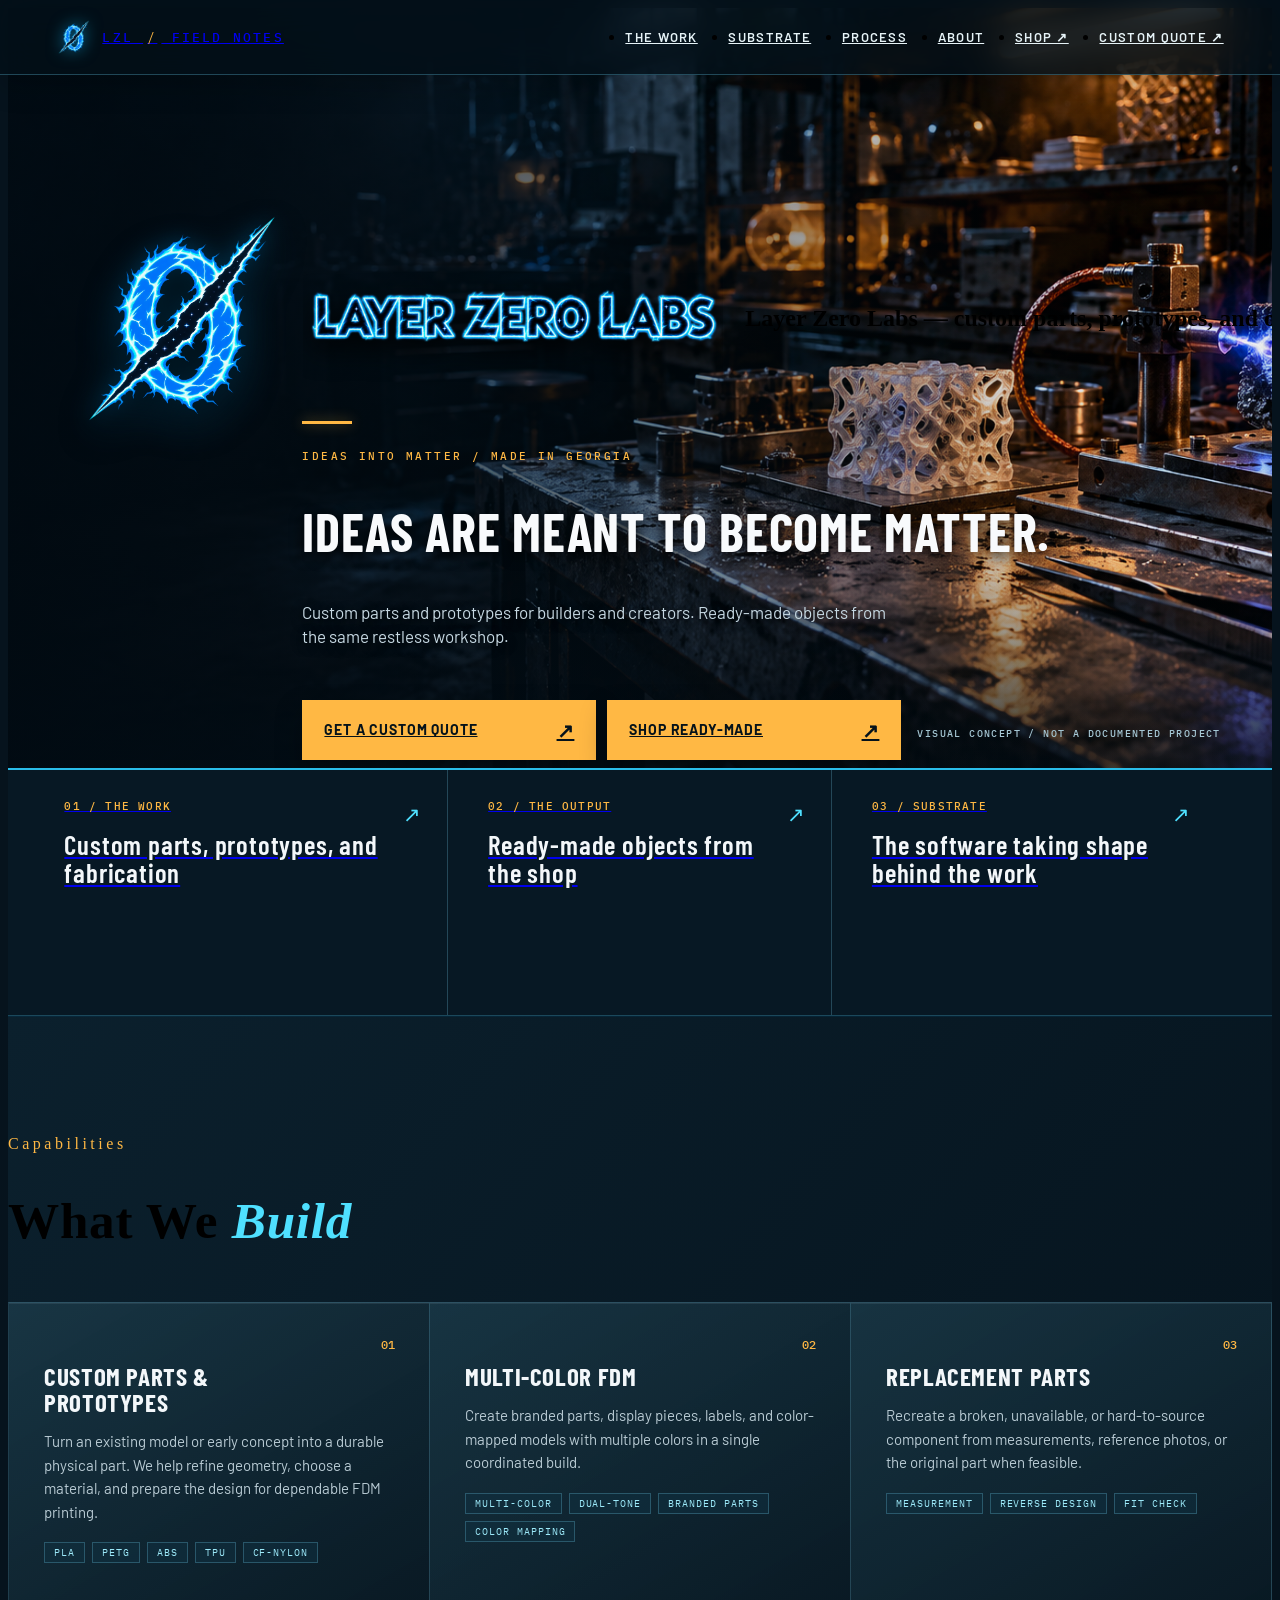
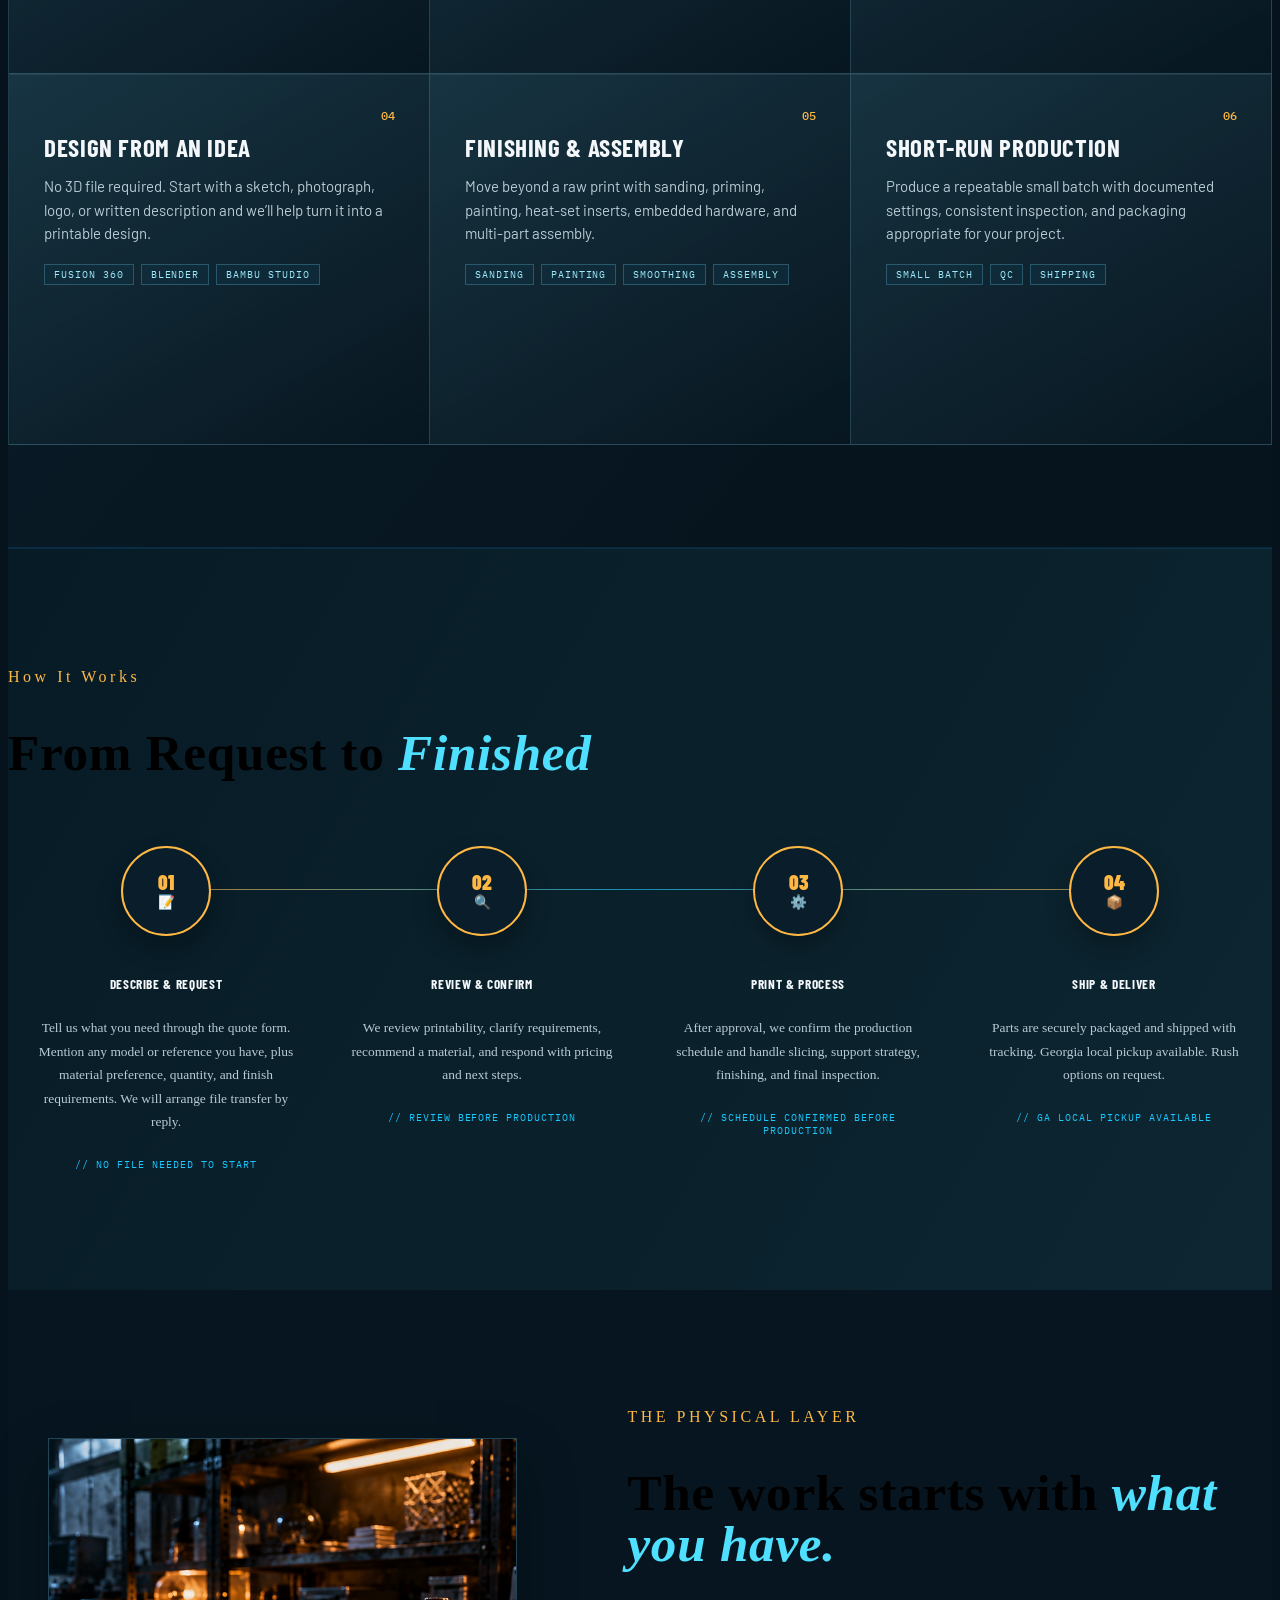
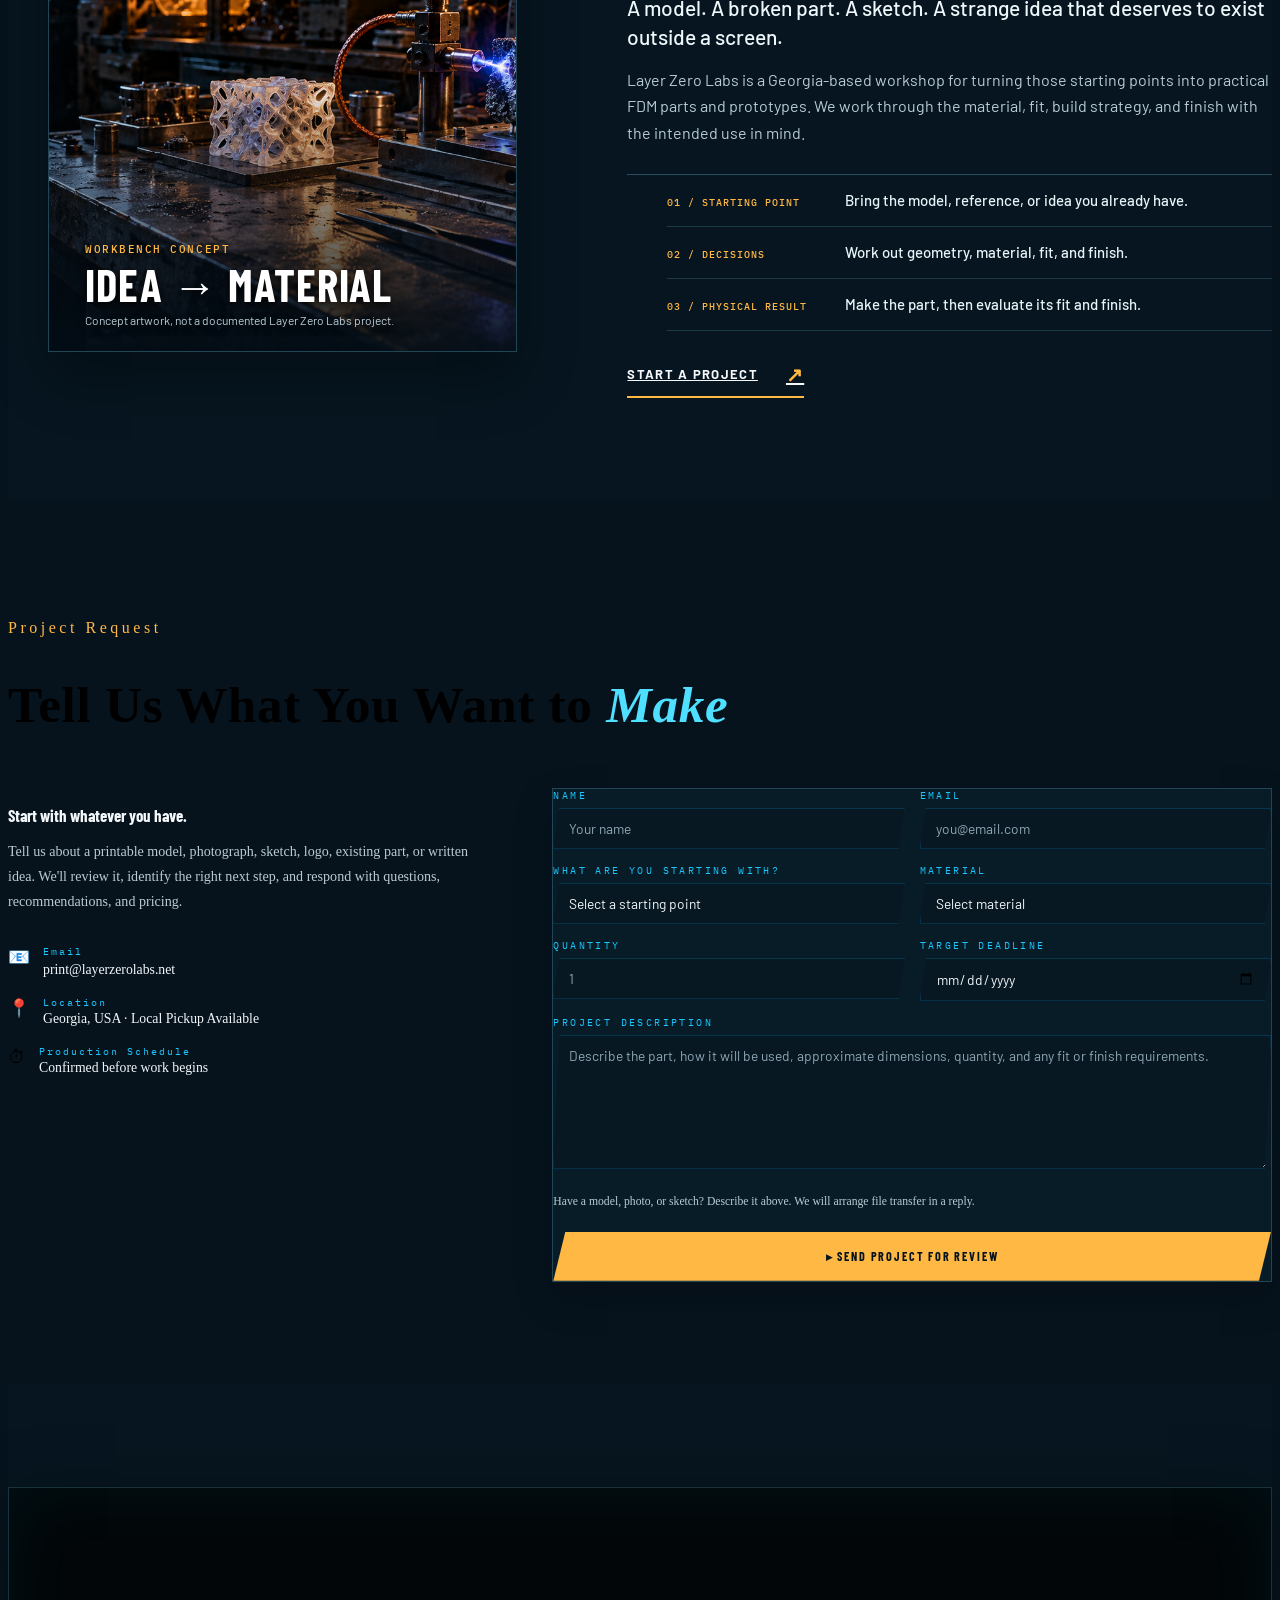
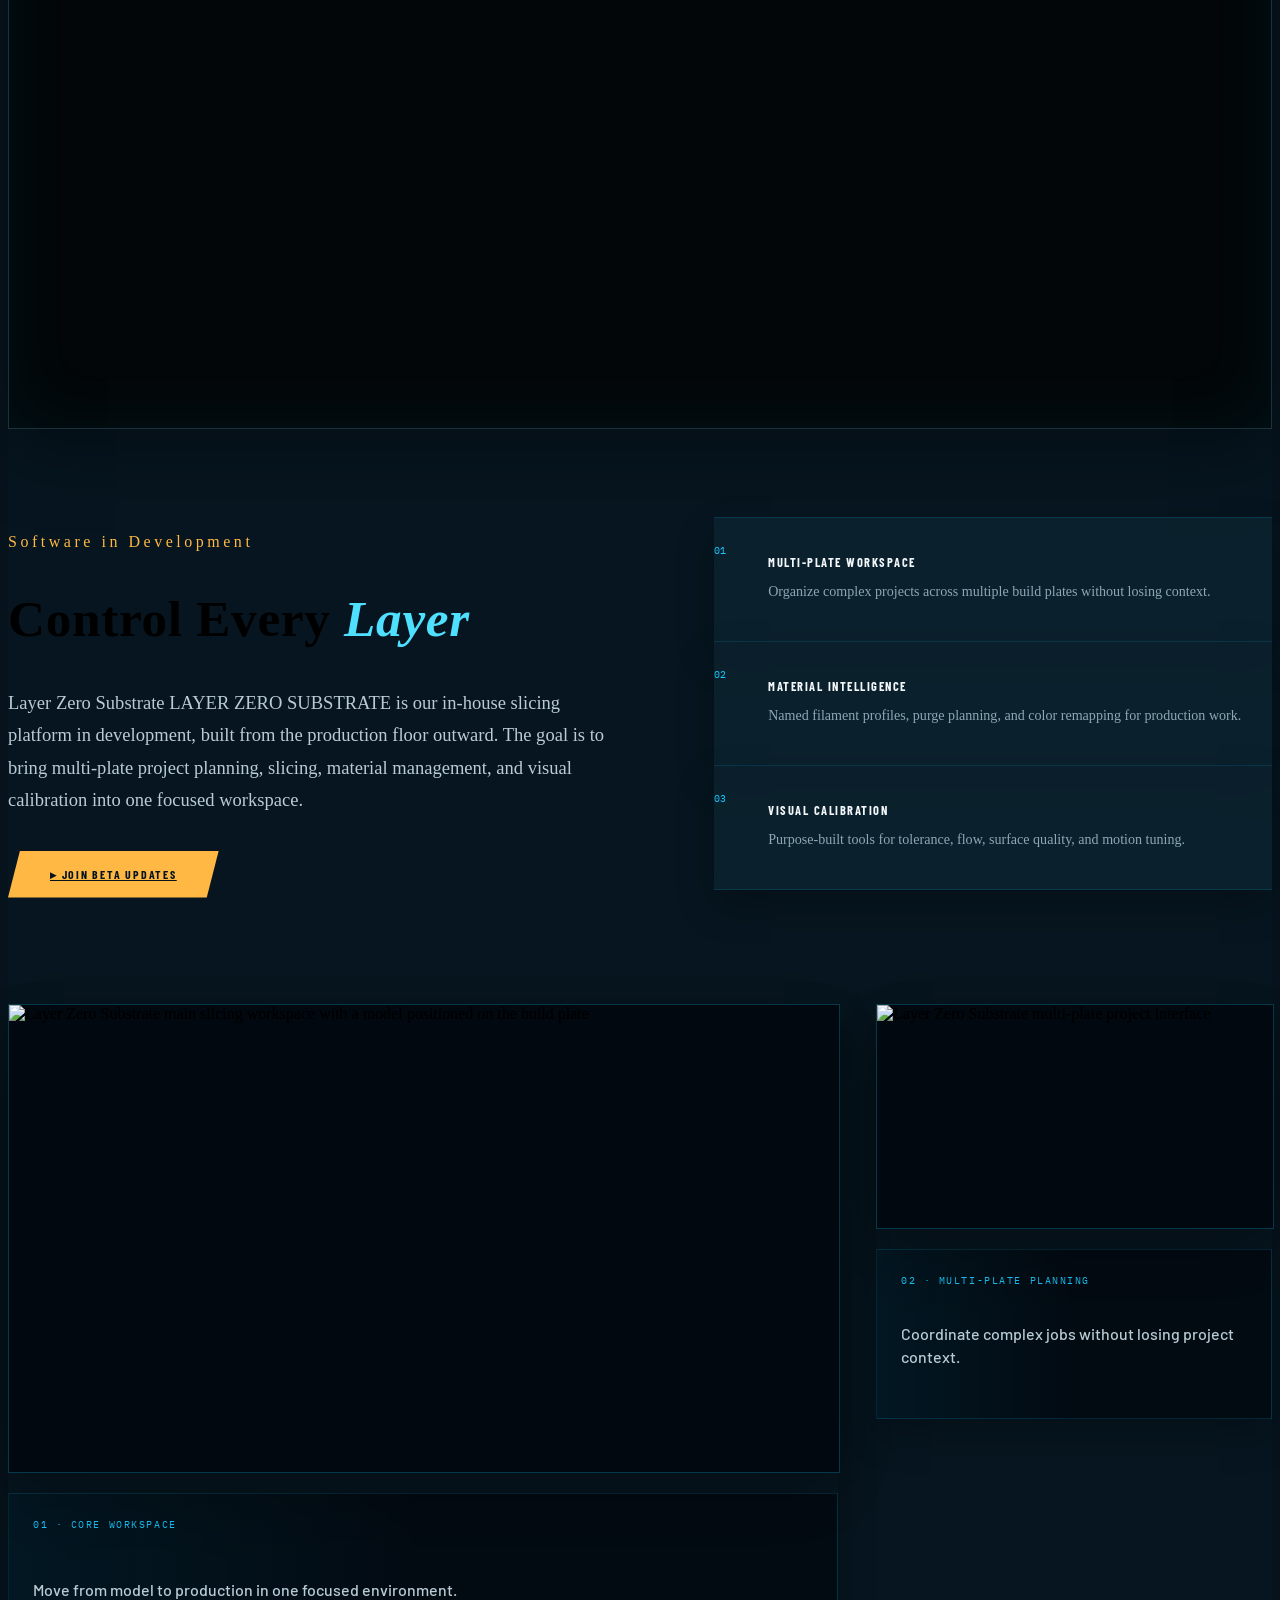
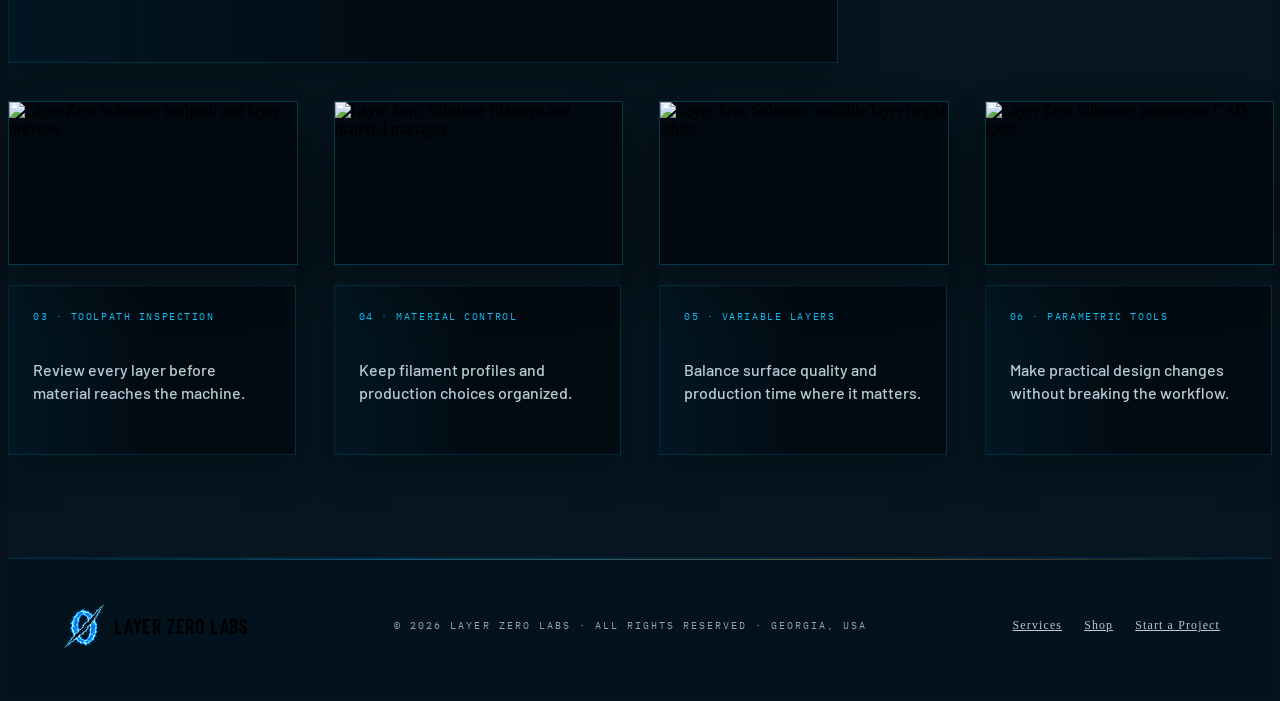
==== commit 4cd7e292: "Replace About cube with tactile workbench story" ====
--- a/index.html
+++ b/index.html
@@ -21,8 +21,8 @@
   <link rel="stylesheet" href="css/base.css?v=20260728b" />
   <link rel="stylesheet" href="css/animations.css?v=20260725c" />
   <link rel="stylesheet" href="css/layout.css?v=20260728b" />
-  <link rel="stylesheet" href="css/components.css?v=20260728a" />
-  <link rel="stylesheet" href="css/tactile.css?v=20261019a" />
+  <link rel="stylesheet" href="css/components.css?v=20261019b" />
+  <link rel="stylesheet" href="css/tactile.css?v=20261019b" />
 </head>
 <body>
   <nav id="main-nav" aria-label="Main navigation">
@@ -336,90 +336,21 @@
   <section id="about">
     <div class="section-inner">
       <div class="about-grid">
-        <div class="about-visual reveal" aria-hidden="true">
-          <div class="about-badge" style="top:18%;left:8%">
-            <div class="badge-value"><img src="assets/brand/layer-zero-electric-star-mark.png" alt="" width="54" height="54" /></div>
-            <div class="badge-label">Layer Zero</div>
-          </div>
-          <div class="about-badge" style="top:48%;right:4%">
-            <div class="badge-value">FDM</div>
-            <div class="badge-label">Multi-Material</div>
-          </div>
-          <div class="about-badge" style="bottom:14%;left:18%">
-            <div class="badge-value">GA</div>
-            <div class="badge-label">Georgia Based</div>
-          </div>
-          <svg viewBox="0 0 400 500"
-               style="position:absolute;inset:0;width:100%;height:100%;opacity:.55"
-               xmlns="http://www.w3.org/2000/svg"
-               role="presentation">
-            <defs>
-              <pattern id="grid-large" width="40" height="40" patternUnits="userSpaceOnUse">
-                <path d="M40 0L0 0 0 40" fill="none" stroke="rgba(0,168,255,.18)" stroke-width=".5"/>
-              </pattern>
-              <pattern id="grid-small" width="8" height="8" patternUnits="userSpaceOnUse">
-                <path d="M8 0L0 0 0 8"  fill="none" stroke="rgba(0,168,255,.07)" stroke-width=".5"/>
-              </pattern>
-            </defs>
-            <rect width="400" height="500" fill="url(#grid-small)"/>
-            <rect width="400" height="500" fill="url(#grid-large)"/>
-            <g transform="translate(200,130)">
-              <polygon points="0,-75 85,-33 0,8 -85,-33"    fill="none" stroke="rgba(0,200,255,.65)" stroke-width="1.5"/>
-              <polygon points="85,-33 85,65 0,105 0,8"      fill="none" stroke="rgba(0,200,255,.4)"  stroke-width="1.5"/>
-              <polygon points="-85,-33 -85,65 0,105 0,8"   fill="none" stroke="rgba(0,200,255,.4)"  stroke-width="1.5"/>
-              <line x1="0"   y1="8"   x2="0"   y2="105" stroke="rgba(0,200,255,.2)" stroke-width=".5" stroke-dasharray="4,4"/>
-              <line x1="-42" y1="-12" x2="42"  y2="28"  stroke="rgba(0,200,255,.2)" stroke-width=".5" stroke-dasharray="4,4"/>
-              <circle cx="0"   cy="-75" r="3" fill="rgba(0,200,255,.8)"/>
-              <circle cx="85"  cy="-33" r="3" fill="rgba(255,107,0,.8)"/>
-              <circle cx="-85" cy="-33" r="3" fill="rgba(255,107,0,.8)"/>
-            </g>
-            <line x1="300" y1="98"  x2="330" y2="98"  stroke="rgba(255,107,0,.6)" stroke-width="1"/>
-            <line x1="300" y1="240" x2="330" y2="240" stroke="rgba(255,107,0,.6)" stroke-width="1"/>
-            <line x1="315" y1="98"  x2="315" y2="240" stroke="rgba(255,107,0,.5)" stroke-width=".5"/>
-            <text x="322" y="172" fill="rgba(255,107,0,.75)" font-size="9" font-family="monospace"
-                  transform="rotate(90,322,172)">150mm</text>
-            <text x="10" y="490" fill="rgba(0,168,255,.28)" font-size="7" font-family="monospace">
-              LAYER Ø LABS · GEORGIA · CAD REV 1.0
-            </text>
-          </svg>
-        </div>
+        <figure class="about-visual reveal">
+          <img src="assets/brand/tactile-lab-background.png" alt="Concept artwork of a workbench with a lattice object, material samples, and electric-blue light" loading="lazy" width="1904" height="826" />
+          <figcaption><span>WORKBENCH CONCEPT</span><strong>IDEA → MATERIAL</strong><small>Concept artwork, not a documented Layer Zero Labs project.</small></figcaption>
+        </figure>
         <div class="about-text">
-          <p class="section-label reveal">The Story</p>
-          <h2 class="section-title reveal">
-            <span class="visually-hidden">Built From Layer Zero</span>
-            <span aria-hidden="true">Built From <em>Layer Zero</em></span>
-          </h2>
-          <div style="margin-top:30px">
-            <p class="reveal">
-              <strong>Layer Zero is the foundation beneath every system.</strong>
-              It is the material, hardware, and physical structure that makes
-              everything above it possible.
-            </p>
-            <p class="reveal">
-              <span class="visually-hidden">Layer Zero Labs</span>
-              <span class="brand-inline" aria-hidden="true">Layer Zero Labs</span>
-              applies that philosophy to manufacturing:
-              <strong>thoughtful design, controlled processes, and dependable
-              physical results.</strong>
-            </p>
-            <p class="reveal">
-              Founded in Georgia by a systems builder, LZL helps customers move
-              from an existing model, reference object, sketch, or early idea
-              to a finished FDM part with practical technical guidance throughout.
-            </p>
-            <ul class="capability-list reveal">
-              <li class="capability-item"><strong>Open and enclosed FDM capacity</strong> — matched to part and material requirements</li>
-              <li class="capability-item"><strong>Multi-color production</strong> — color-mapped parts, labels, and display pieces</li>
-              <li class="capability-item"><strong>Engineering and flexible materials</strong> — selected according to the use case</li>
-              <li class="capability-item"><strong>CAD and repair workflows</strong> — modeling, reverse design, and print optimization</li>
-              <li class="capability-item">
-                <strong>Layer Zero Substrate</strong>
-                — our in-house production and slicing workspace
-              </li>
-              <li class="capability-item"><strong>Finishing and assembly</strong> — sand, prime, paint, install hardware, and assemble</li>
-              <li class="capability-item"><strong>Georgia-based</strong> — local pickup + nationwide shipping</li>
-            </ul>
-          </div>
+          <p class="section-label reveal">THE PHYSICAL LAYER</p>
+          <h2 class="section-title reveal">The work starts with <em>what you have.</em></h2>
+          <p class="about-lede reveal">A model. A broken part. A sketch. A strange idea that deserves to exist outside a screen.</p>
+          <p class="reveal">Layer Zero Labs is a Georgia-based workshop for turning those starting points into practical FDM parts and prototypes. We work through the material, fit, build strategy, and finish with the intended use in mind.</p>
+          <ol class="about-sequence reveal" aria-label="From idea to physical result">
+            <li><span>01 / STARTING POINT</span><strong>Bring the model, reference, or idea you already have.</strong></li>
+            <li><span>02 / DECISIONS</span><strong>Work out geometry, material, fit, and finish.</strong></li>
+            <li><span>03 / PHYSICAL RESULT</span><strong>Make the part, then evaluate its fit and finish.</strong></li>
+          </ol>
+          <a class="about-action reveal" href="#project-request" data-track-quote>START A PROJECT <span aria-hidden="true">↗</span></a>
         </div>
       </div><!-- /.about-grid -->
     </div><!-- /.section-inner -->
--- a/css/components.css
+++ b/css/components.css
@@ -679,77 +679,6 @@
   color: var(--accent-blue);
 }
 
-/* ── ABOUT SECTION ──────────────────────────────────────────── */
-
-.about-grid {
-  display: grid;
-  grid-template-columns: 1fr 1fr;
-  gap: 80px;
-  align-items: center;
-}
-
-.about-visual {
-  position: relative;
-  height: 500px;
-}
-
-/* Floating data badges */
-.about-badge {
-  position: absolute;
-  padding: 14px 22px;
-  background: var(--bg-card);
-  border: 1px solid rgba(0, 168, 255, 0.3);
-  clip-path: polygon(0 0, calc(100% - 12px) 0, 100% 12px, 100% 100%, 12px 100%, 0 calc(100% - 12px));
-  z-index: 2;
-}
-
-.badge-value {
-  font-family: var(--font-display);
-  font-size: 1.4rem;
-  font-weight: 700;
-  color: var(--accent-orange);
-}
-
-.badge-label {
-  font-size: 0.62rem;
-  letter-spacing: 0.2em;
-  color: var(--text-secondary);
-  text-transform: uppercase;
-}
-
-.about-text p {
-  font-size: 0.93rem;
-  line-height: 1.85;
-  color: var(--text-secondary);
-  margin-bottom: 18px;
-}
-
-.about-text p strong { color: var(--text-primary); font-weight: 600; }
-
-.capability-list {
-  display: flex;
-  flex-direction: column;
-  gap: 11px;
-  margin-top: 30px;
-}
-
-.capability-item {
-  display: flex;
-  align-items: center;
-  gap: 11px;
-  font-size: 0.84rem;
-  color: var(--text-secondary);
-}
-
-.capability-item::before {
-  content: '▸';
-  color: var(--accent-orange);
-  font-size: 0.68rem;
-  flex-shrink: 0;
-}
-
-.capability-item strong { color: var(--text-primary); font-weight: 600; }
-
 /* ── QUOTE / CONTACT ────────────────────────────────────────── */
 
 .quote-grid {
@@ -971,12 +900,6 @@
 
   .process-track::before { display: none; }
 
-  .about-grid {
-    grid-template-columns: 1fr;
-  }
-
-  .about-visual { height: 280px; }
-
   .quote-grid { grid-template-columns: 1fr; }
   .form-row   { grid-template-columns: 1fr; }
 
@@ -991,45 +914,3 @@
   .gallery-item:nth-child(7),
   .gallery-item:nth-child(8) { grid-column: span 6; grid-row: span 1; }
 }
-
-@media (max-width: 600px) {
-  .about-grid {
-    gap: 42px;
-  }
-
-  .about-visual {
-    height: auto;
-    min-height: 0;
-    display: grid;
-    grid-template-columns: repeat(2, minmax(0, 1fr));
-    gap: 12px;
-    padding: 30px 0 18px;
-  }
-
-  .about-visual svg {
-    opacity: 0.3 !important;
-  }
-
-  .about-badge {
-    position: relative;
-    top: auto !important;
-    right: auto !important;
-    bottom: auto !important;
-    left: auto !important;
-    min-width: 0;
-    padding: 16px;
-  }
-
-  .about-badge:first-child {
-    grid-column: 1 / -1;
-  }
-
-  .badge-value {
-    font-size: 1.2rem;
-  }
-
-  .badge-label {
-    font-size: 0.56rem;
-    letter-spacing: 0.12em;
-  }
-}
--- a/css/tactile.css
+++ b/css/tactile.css
@@ -120,8 +120,25 @@
 #about, #substrate { background: #06151f; }
 .process-track::before { opacity: .65; }
 .step-node { background: #091e2a; box-shadow: 0 12px 24px rgba(0,0,0,.28); }
-.about-badge, .quote-form, .substrate-feature, .substrate-shot { box-shadow: 0 16px 36px rgba(0,0,0,.22); }
-.about-badge .badge-value img { width: 54px; height: 54px; object-fit: contain; }
+.about-grid { display: grid; grid-template-columns: minmax(0, .92fr) minmax(0, 1.08fr); gap: clamp(44px, 5.5vw, 88px); align-items: center; }
+.about-visual { position: relative; height: clamp(460px, 40vw, 560px); overflow: hidden; border: 1px solid rgba(94, 180, 211, .28); box-shadow: 0 24px 55px rgba(0,0,0,.3); background: #0a1a24; }
+.about-visual::after { content: ''; position: absolute; inset: 30% 0 0; background: linear-gradient(0deg, rgba(3, 13, 22, .94), transparent 80%); pointer-events: none; }
+.about-visual img { width: 100%; height: 100%; object-fit: cover; object-position: 78% center; }
+.about-visual figcaption { position: absolute; z-index: 1; left: clamp(20px, 3vw, 36px); right: 20px; bottom: 22px; display: flex; flex-direction: column; gap: 7px; text-shadow: 0 3px 9px #000; }
+.about-visual figcaption span { color: var(--accent-primary); font: 500 11px var(--font-mono); letter-spacing: .14em; }
+.about-visual figcaption strong { color: #fff; font: 700 clamp(32px, 3.5vw, 51px)/.95 var(--font-display); letter-spacing: .02em; }
+.about-visual figcaption small { color: #bacdd6; font: 400 12px/1.4 var(--font-body); }
+.about-text .section-title { max-width: 650px; margin-bottom: 24px; }
+.about-text p:not(.section-label) { max-width: 650px; color: var(--text-secondary); font: 400 16px/1.65 var(--font-body); margin-bottom: 15px; }
+.about-text .about-lede { color: #eef7fa !important; font-size: clamp(19px, 1.65vw, 25px) !important; line-height: 1.38 !important; font-weight: 500 !important; margin-bottom: 16px !important; }
+.about-sequence { margin: 28px 0 0; border-top: 1px solid rgba(108, 191, 218, .34); }
+.about-sequence li { display: grid; grid-template-columns: 160px minmax(0, 1fr); align-items: baseline; gap: 18px; padding: 15px 0; border-bottom: 1px solid rgba(108, 191, 218, .21); }
+.about-sequence span { color: var(--accent-primary); font: 500 10px/1.4 var(--font-mono); letter-spacing: .1em; white-space: nowrap; }
+.about-sequence strong { color: #e6f3f7; font: 500 15px/1.4 var(--font-body); }
+.about-action { display: inline-flex; align-items: center; justify-content: space-between; gap: 28px; margin-top: 24px; padding: 9px 0 12px; border-bottom: 2px solid var(--accent-primary); color: #f4f8fa; font: 700 13px var(--font-body); letter-spacing: .1em; }
+.about-action span { color: var(--accent-primary); font-size: 20px; line-height: 1; }
+.about-action:hover { color: var(--accent-primary); }
+.quote-form, .substrate-feature, .substrate-shot { box-shadow: 0 16px 36px rgba(0,0,0,.22); }
 .substrate-banner { border: 1px solid rgba(92, 178, 211, .25); }
 .substrate-feature { background: rgba(12, 35, 47, .82); }
 .quote-form { background: rgba(9, 29, 40, .96); border: 1px solid rgba(96, 184, 211, .28); }
@@ -139,6 +156,8 @@
   .hero-message { margin-top: 4px; }
   .hero-actions .btn-sales { min-width: 210px; }
   .route-strip a { min-height: 170px; }
+  .about-grid { grid-template-columns: 1fr; gap: 45px; }
+  .about-visual { height: 420px; }
 }
 
 @media (max-width: 690px) {
@@ -164,6 +183,9 @@
   .route-strip a strong { font-size: 25px; }
   .services-grid { grid-template-columns: 1fr; }
   .service-card { min-height: 0; }
+  .about-visual { height: 340px; }
+  .about-visual figcaption strong { font-size: 35px; }
+  .about-sequence li { grid-template-columns: 1fr; gap: 5px; }
 }
 
 @media (prefers-reduced-motion: reduce) {
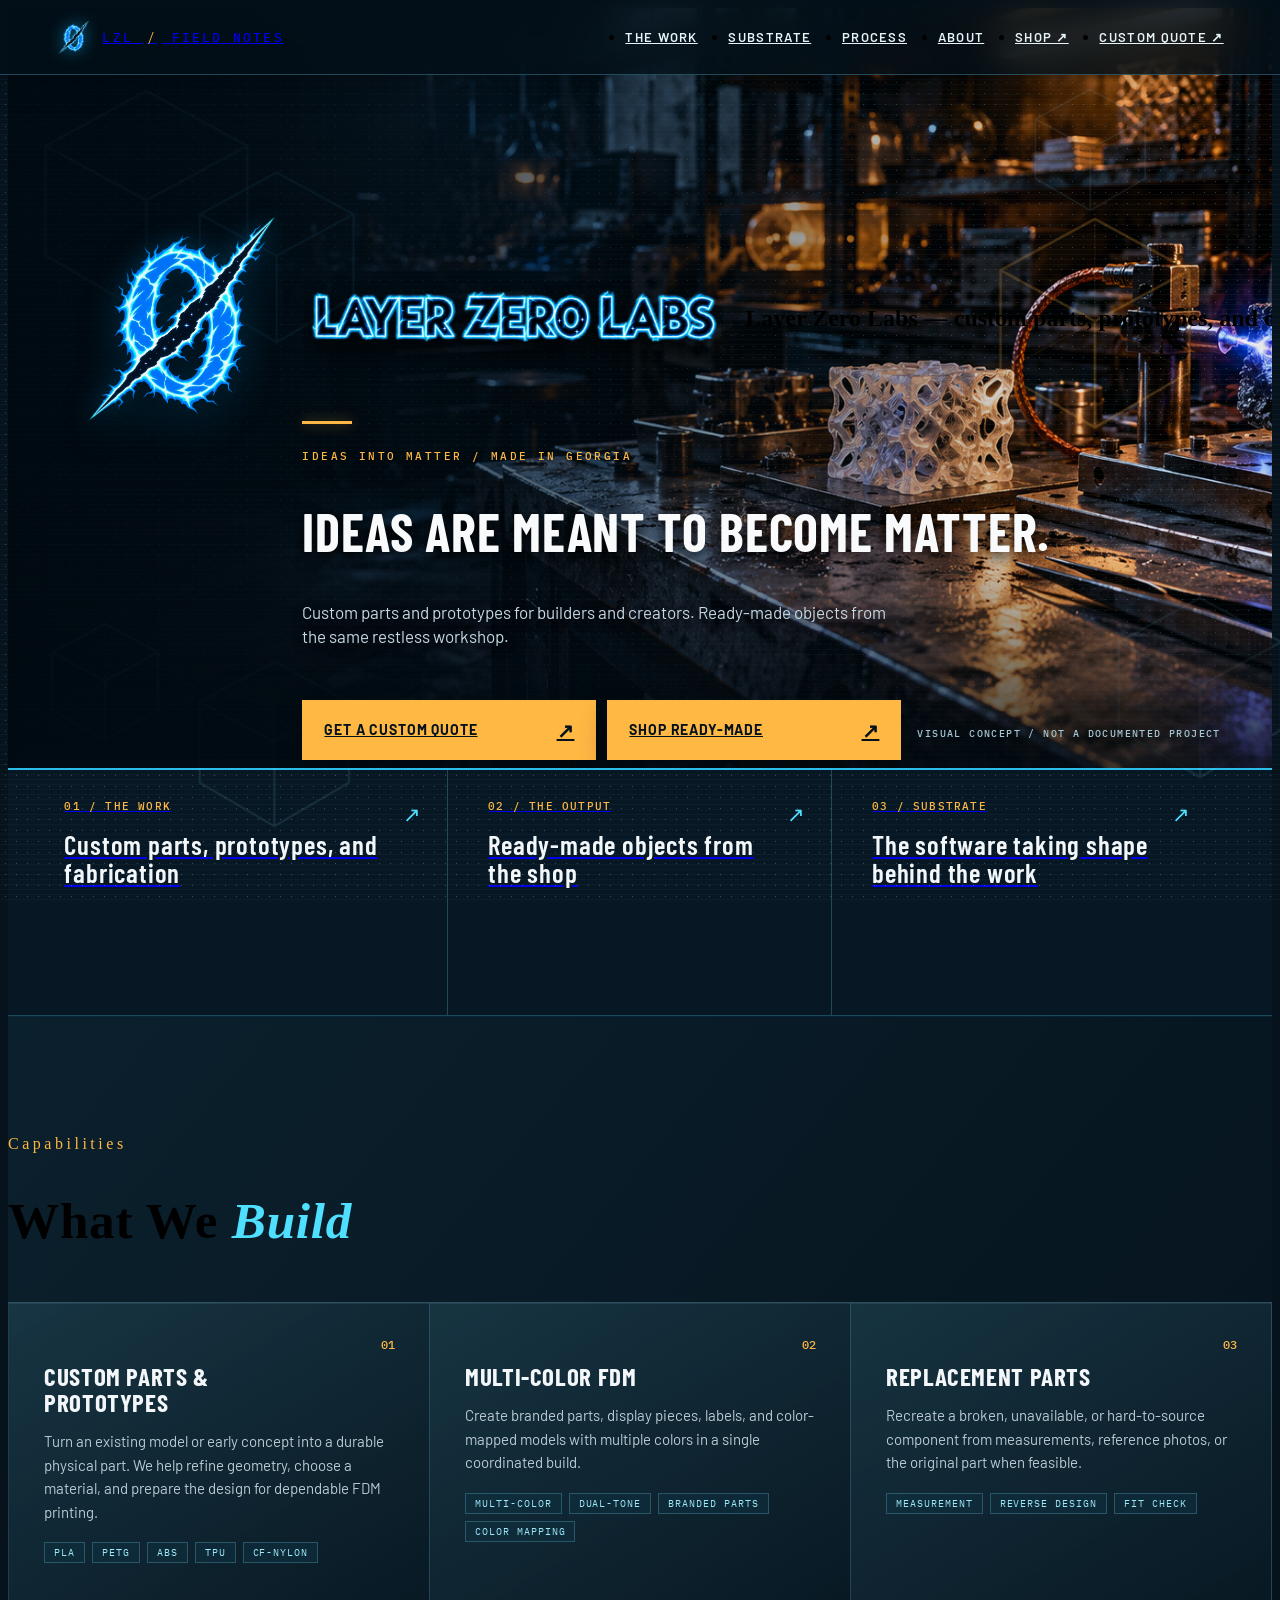
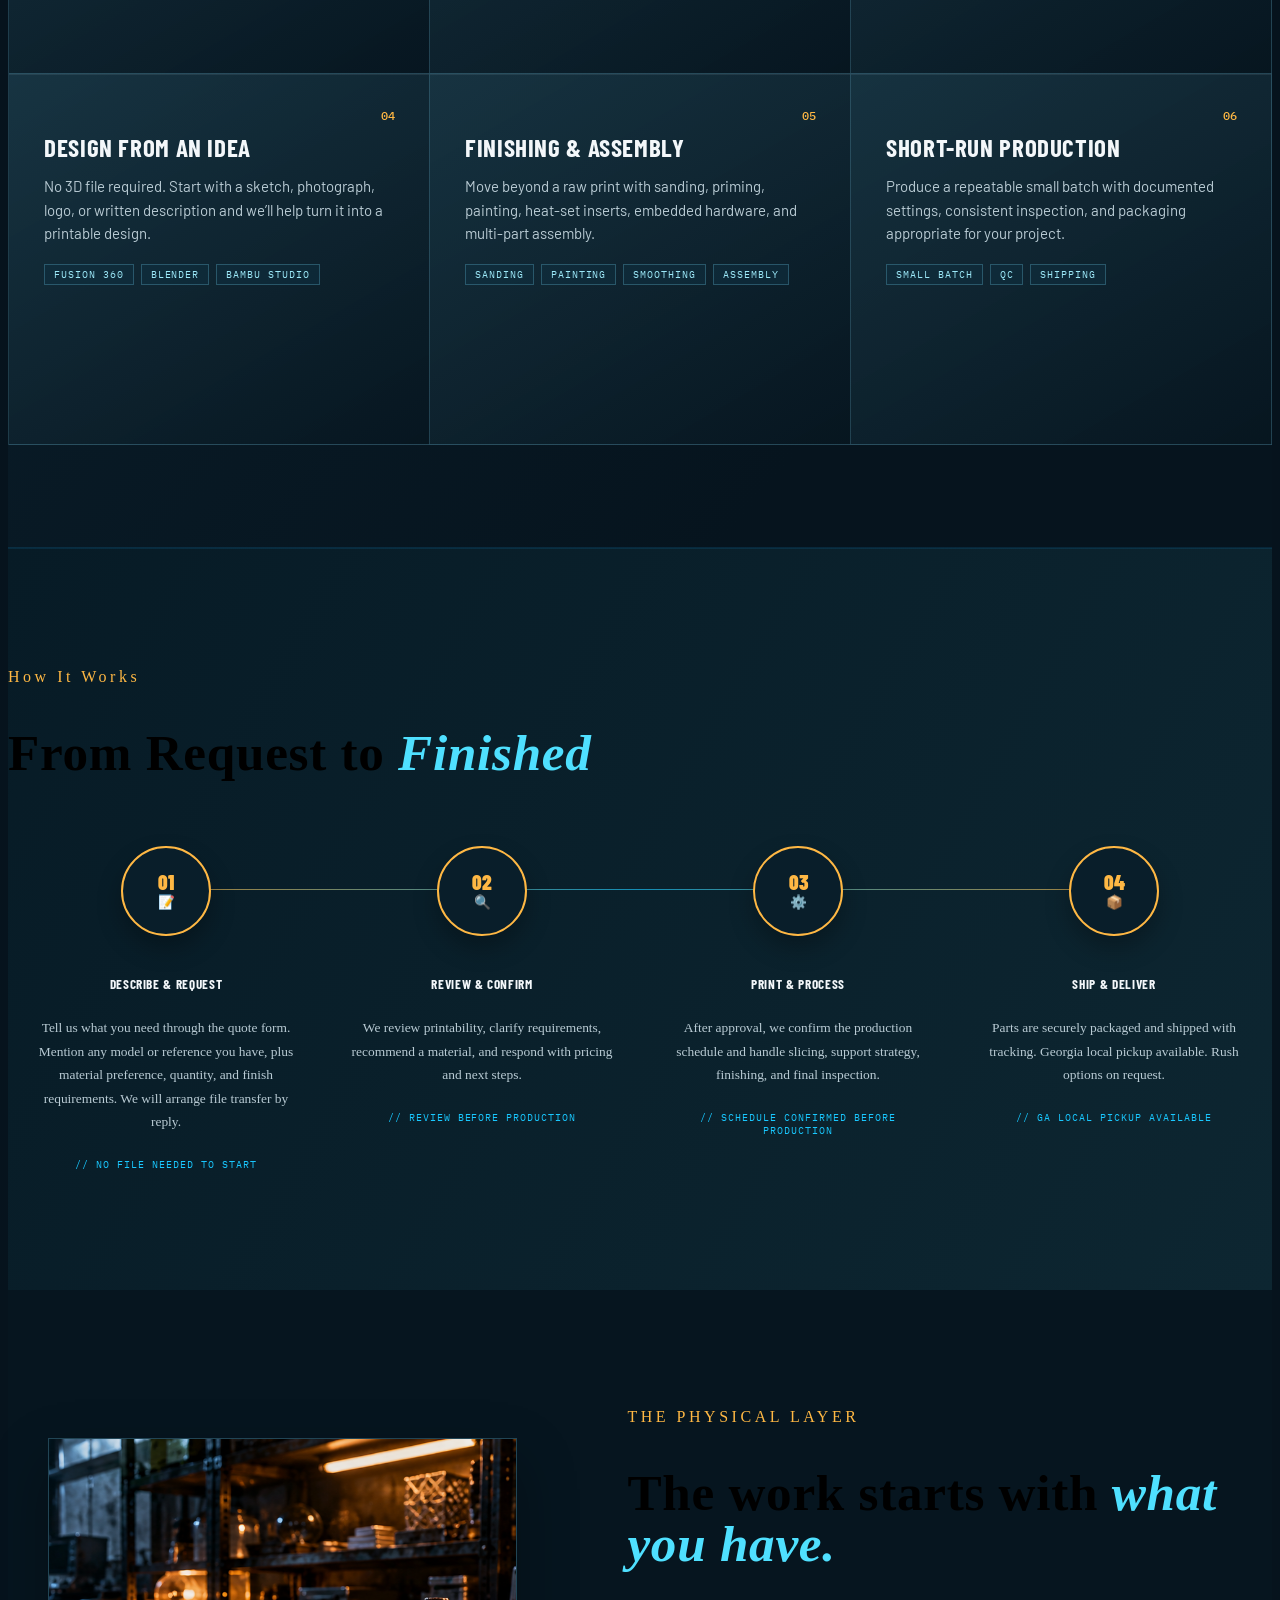
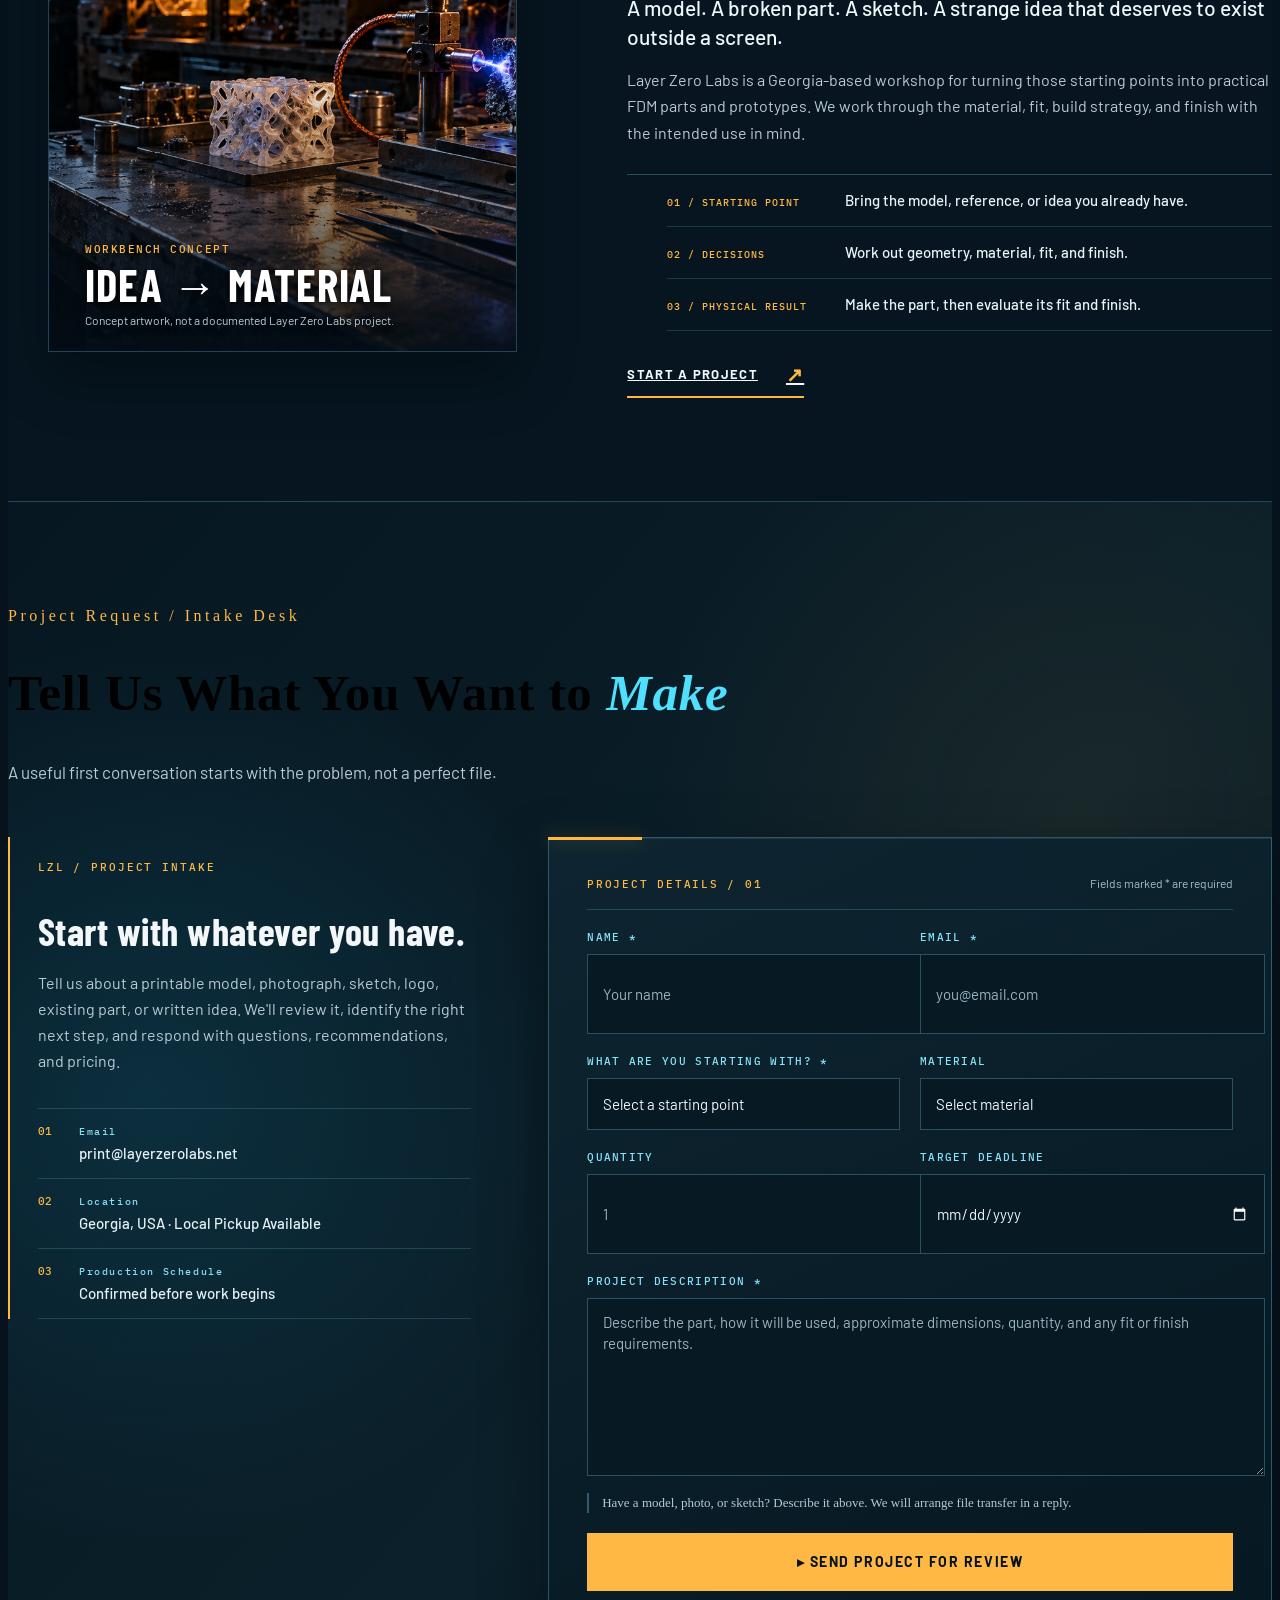
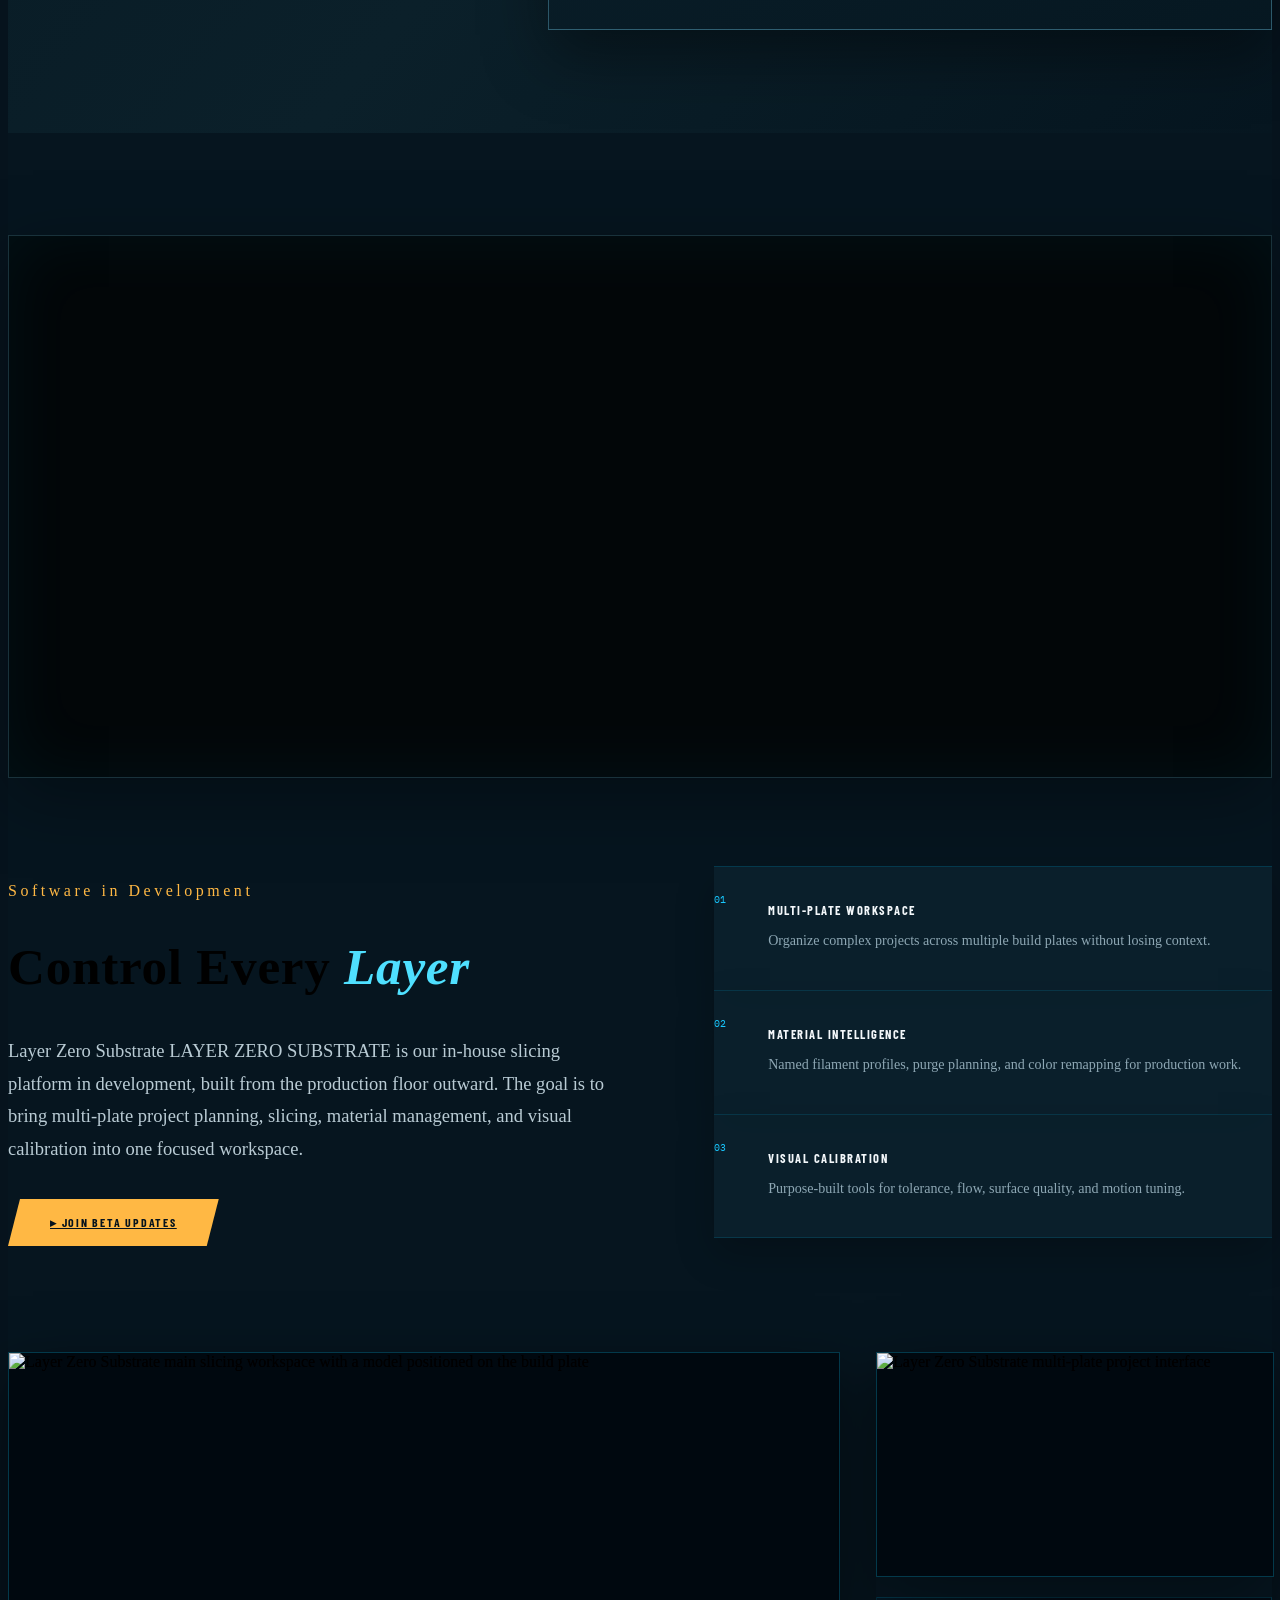
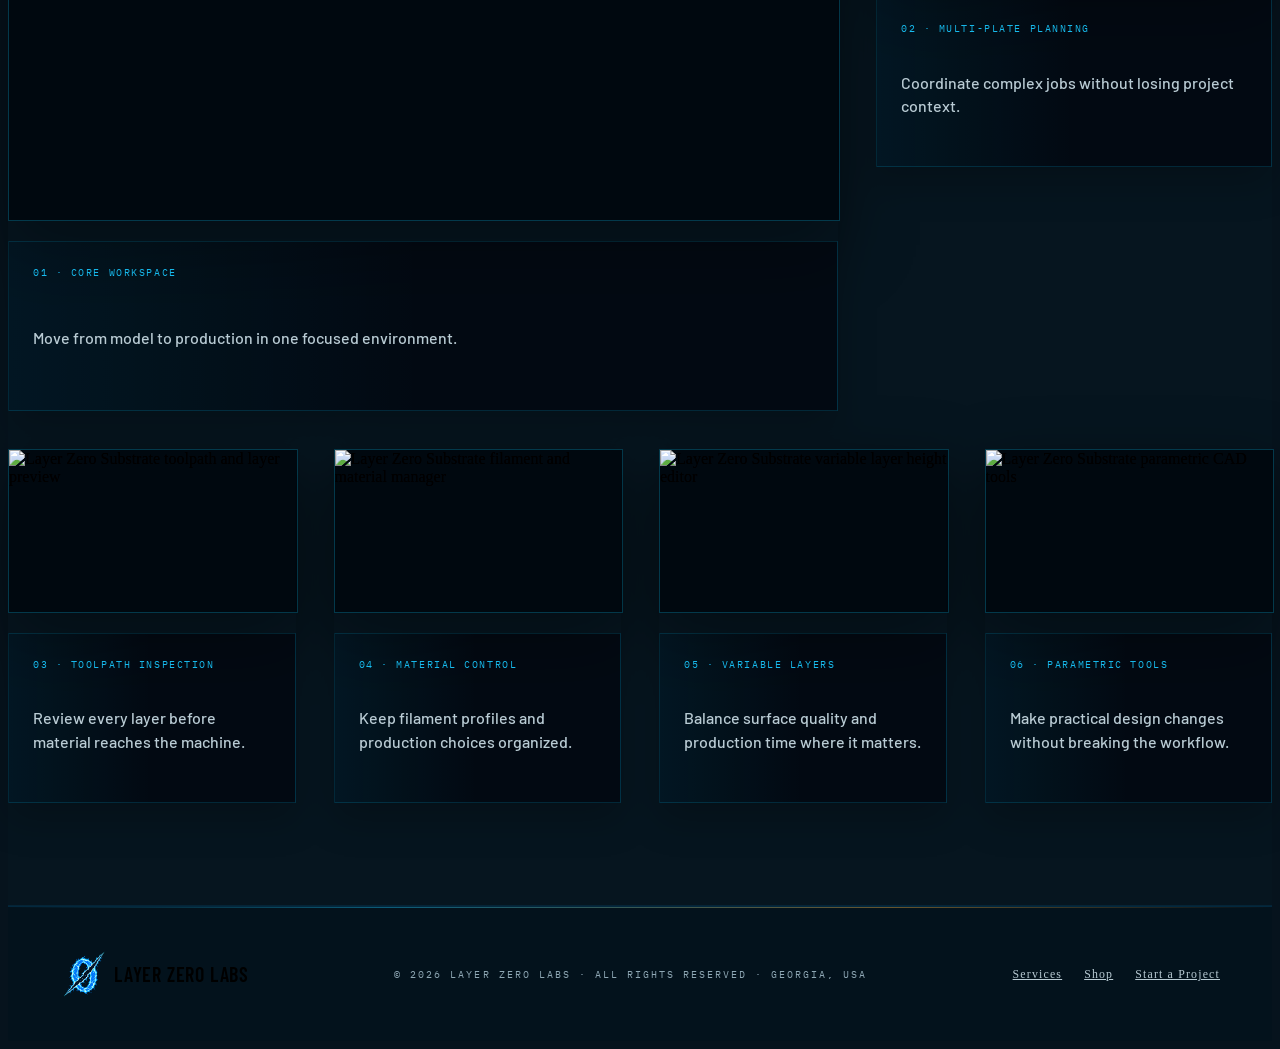
==== commit ba36e933: "Refine project request layout and add tactile depth" ====
--- a/index.html
+++ b/index.html
@@ -22,7 +22,7 @@
   <link rel="stylesheet" href="css/animations.css?v=20260725c" />
   <link rel="stylesheet" href="css/layout.css?v=20260728b" />
   <link rel="stylesheet" href="css/components.css?v=20261019b" />
-  <link rel="stylesheet" href="css/tactile.css?v=20261019b" />
+  <link rel="stylesheet" href="css/tactile.css?v=20261019c" />
 </head>
 <body>
   <nav id="main-nav" aria-label="Main navigation">
@@ -472,12 +472,35 @@
     </div><!-- /.section-inner -->
   </section>
 
-  <section id="project-request">
+  <section id="project-request" aria-labelledby="project-request-title">
+    <svg class="request-cubes" viewBox="0 0 1400 1040" preserveAspectRatio="xMidYMin slice" aria-hidden="true" focusable="false">
+      <defs>
+        <symbol id="request-wire-cube" viewBox="0 0 100 110">
+          <path d="M50 2 98 28 50 54 2 28Z M2 28v52l48 28V54 M98 28v52l-48 28" fill="none" stroke="currentColor" stroke-width="1.3" stroke-linejoin="round" />
+          <path d="M50 2v52 M2 80l48-26 48 26" fill="none" stroke="currentColor" stroke-width=".6" opacity=".38" />
+        </symbol>
+      </defs>
+      <g class="request-cubes__far" data-depth="far">
+        <use href="#request-wire-cube" x="45" y="95" width="230" height="253" />
+        <use href="#request-wire-cube" x="215" y="720" width="170" height="187" />
+        <use href="#request-wire-cube" x="1130" y="95" width="125" height="138" />
+        <use href="#request-wire-cube" x="1220" y="650" width="185" height="204" />
+      </g>
+      <g class="request-cubes__near" data-depth="near">
+        <use href="#request-wire-cube" x="215" y="185" width="175" height="193" />
+        <use href="#request-wire-cube" x="55" y="680" width="120" height="132" />
+        <use href="#request-wire-cube" x="1090" y="235" width="215" height="237" />
+      </g>
+    </svg>
     <div class="section-inner">
-      <p class="section-label reveal">Project Request</p>
-      <h2 class="section-title reveal">Tell Us What You Want to <em>Make</em></h2>
+      <div class="request-heading">
+        <p class="section-label reveal">Project Request / Intake Desk</p>
+        <h2 id="project-request-title" class="section-title reveal">Tell Us What You Want to <em>Make</em></h2>
+        <p class="request-heading-note reveal">A useful first conversation starts with the problem, not a perfect file.</p>
+      </div>
       <div class="quote-grid">
-        <div class="quote-info reveal">
+        <div class="quote-info request-brief reveal">
+          <p class="request-brief-index">LZL / PROJECT INTAKE</p>
           <h3>Start with whatever you have.</h3>
           <p>
             Tell us about a printable model, photograph, sketch, logo, existing part,
@@ -485,21 +508,21 @@
             and respond with questions, recommendations, and pricing.
           </p>
           <div class="contact-method">
-            <div class="contact-icon" aria-hidden="true">📧</div>
+            <div class="request-contact-number" aria-hidden="true">01</div>
             <div>
               <div class="contact-label">Email</div>
               <a class="contact-value" href="mailto:print@layerzerolabs.net">print@layerzerolabs.net</a>
             </div>
           </div>
           <div class="contact-method">
-            <div class="contact-icon" aria-hidden="true">📍</div>
+            <div class="request-contact-number" aria-hidden="true">02</div>
             <div>
               <div class="contact-label">Location</div>
               <div class="contact-value">Georgia, USA · Local Pickup Available</div>
             </div>
           </div>
           <div class="contact-method">
-            <div class="contact-icon" aria-hidden="true">⏱</div>
+            <div class="request-contact-number" aria-hidden="true">03</div>
             <div>
               <div class="contact-label">Production Schedule</div>
               <div class="contact-value">Confirmed before work begins</div>
@@ -508,19 +531,23 @@
         </div>
         <form id="quote-form" class="quote-form reveal" action="https://formspree.io/f/xojknlvk" method="POST" enctype="multipart/form-data">
           <input type="hidden" name="_subject" value="LZL Project Request" />
+          <div class="request-form-head">
+            <span>PROJECT DETAILS / 01</span>
+            <span>Fields marked * are required</span>
+          </div>
           <div class="form-row">
             <div class="form-group">
-              <label for="name">Name</label>
+              <label for="name">Name *</label>
               <input id="name" name="name" type="text" autocomplete="name" placeholder="Your name" required />
             </div>
             <div class="form-group">
-              <label for="email">Email</label>
+              <label for="email">Email *</label>
               <input id="email" name="email" type="email" autocomplete="email" placeholder="you@email.com" required />
             </div>
           </div>
           <div class="form-row">
             <div class="form-group">
-              <label for="technology">What Are You Starting With?</label>
+              <label for="technology">What Are You Starting With? *</label>
               <select id="technology" name="starting_point" required>
                 <option value="" disabled selected>Select a starting point</option>
                 <option>A Ready-to-Print 3D Model</option>
@@ -556,7 +583,7 @@
             </div>
           </div>
           <div class="form-group">
-            <label for="description">Project Description</label>
+            <label for="description">Project Description *</label>
             <textarea
               id="description"
               name="description"
@@ -729,6 +756,7 @@
     </nav>
   </footer>
   <script src="js/scroll.js?v=20260725c"></script>
+  <script src="js/request-depth.js?v=20261019a"></script>
   <script src="js/form.js?v=20261014a"></script>
   <script src="js/analytics.js?v=20261014a" data-ga4-id=""></script>
   <script>if (location.origin === 'http://127.0.0.1:43219') document.getElementById('preview-form-note').hidden = false;</script>
--- a/css/tactile.css
+++ b/css/tactile.css
@@ -143,6 +143,55 @@
 .substrate-feature { background: rgba(12, 35, 47, .82); }
 .quote-form { background: rgba(9, 29, 40, .96); border: 1px solid rgba(96, 184, 211, .28); }
 .form-group input, .form-group select, .form-group textarea { background: #071822; }
+
+/* A quiet material grain carries across the page; the request desk gets the depth. */
+:is(#services, #gallery, #process, #about, #quote, #project-request, #substrate)::before {
+  content: '';
+  position: absolute;
+  inset: 0;
+  pointer-events: none;
+  background-image: repeating-linear-gradient(0deg, rgba(184, 222, 235, .025) 0 1px, transparent 1px 5px), radial-gradient(rgba(160, 205, 219, .18) .55px, transparent .8px);
+  background-size: auto, 11px 11px;
+  opacity: .42;
+}
+.section-inner { position: relative; z-index: 1; }
+#project-request {
+  isolation: isolate;
+  background: radial-gradient(circle at 11% 48%, rgba(25, 131, 169, .19), transparent 35%), radial-gradient(circle at 85% 25%, rgba(211, 139, 45, .075), transparent 31%), linear-gradient(130deg, #061721, #0b202a 58%, #061620);
+  border-top: 1px solid rgba(102, 191, 222, .27);
+}
+#project-request .section-inner { padding-top: clamp(82px, 7vw, 108px); padding-bottom: clamp(92px, 8vw, 118px); }
+.request-cubes { position: absolute; z-index: 0; inset: 0; width: 100%; height: 100%; pointer-events: none; overflow: visible; color: #42cfff; filter: drop-shadow(0 0 15px rgba(25, 192, 255, .18)); }
+.request-cubes__far { opacity: .13; color: #8fcfe3; }
+.request-cubes__near { opacity: .24; color: #44cfff; }
+.request-cubes__near use:last-child { color: #ffb844; }
+.request-heading { max-width: 850px; }
+#project-request .section-title { max-width: 850px; }
+.request-heading-note { max-width: 650px; margin-top: 17px; color: #b5cbd6; font: 400 17px/1.5 var(--font-body); }
+#project-request .quote-grid { grid-template-columns: minmax(0, .78fr) minmax(0, 1.22fr); align-items: start; gap: clamp(40px, 6vw, 95px); margin-top: clamp(36px, 4vw, 58px); }
+.request-brief { position: sticky; top: 110px; padding: 23px 0 0 28px; border-left: 2px solid var(--accent-primary); }
+.request-brief .request-brief-index { margin: 0 0 18px; color: var(--accent-primary); font: 500 11px var(--font-mono); letter-spacing: .17em; }
+#project-request .request-brief h3 { max-width: 450px; margin-bottom: 19px; font: 700 clamp(32px, 3vw, 48px)/1.01 var(--font-display); letter-spacing: .012em; }
+#project-request .request-brief > p:not(.request-brief-index) { max-width: 430px; margin-bottom: 33px; color: #b9cbd4; font: 400 16px/1.63 var(--font-body); }
+.request-brief .contact-method { gap: 15px; align-items: baseline; margin: 0; padding: 15px 0; border-top: 1px solid rgba(114, 189, 216, .22); }
+.request-brief .contact-method:last-child { border-bottom: 1px solid rgba(114, 189, 216, .22); }
+.request-contact-number { flex: 0 0 26px; color: var(--accent-primary); font: 500 11px var(--font-mono); }
+.request-brief .contact-label { margin-bottom: 5px; color: #84dff4; font: 500 10px var(--font-mono); letter-spacing: .16em; }
+.request-brief .contact-value { color: #e5f1f5; font: 500 15px/1.35 var(--font-body); }
+#project-request .quote-form { position: relative; gap: 20px; padding: clamp(22px, 3vw, 40px); background: linear-gradient(155deg, rgba(14, 38, 50, .98), rgba(6, 24, 34, .98)); border: 1px solid rgba(110, 198, 226, .36); box-shadow: 0 26px 60px rgba(0, 0, 0, .4), inset 0 1px rgba(225, 246, 252, .09); }
+#project-request .quote-form::before { content: ''; position: absolute; top: -1px; left: -1px; width: 94px; height: 3px; background: var(--accent-primary); box-shadow: 0 0 16px rgba(255, 184, 68, .35); }
+.request-form-head { display: flex; justify-content: space-between; align-items: baseline; gap: 12px; padding-bottom: 18px; border-bottom: 1px solid rgba(110, 198, 226, .23); }
+.request-form-head span:first-child { color: var(--accent-primary); font: 500 11px var(--font-mono); letter-spacing: .16em; }
+.request-form-head span:last-child { color: #a6bfca; font: 400 12px var(--font-body); }
+#project-request .form-row { gap: 20px; }
+#project-request .form-group { gap: 9px; min-width: 0; }
+#project-request .form-group label { color: #87e3fa; font: 500 11px/1.35 var(--font-mono); letter-spacing: .12em; }
+#project-request .form-group input, #project-request .form-group select, #project-request .form-group textarea { width: 100%; min-height: 52px; padding: 13px 15px; color: #eff7fa; background-color: #071923; border: 1px solid rgba(104, 177, 204, .37); clip-path: none; font: 400 15px/1.4 var(--font-body); color-scheme: dark; }
+#project-request .form-group input::placeholder, #project-request .form-group textarea::placeholder { color: #9ab4c0; }
+#project-request .form-group textarea { min-height: 150px; resize: vertical; }
+#project-request .upload-help { margin: -3px 0 0; padding-left: 13px; border-left: 2px solid rgba(112, 190, 216, .38); color: #b4cbd6; font-size: 13px; }
+#project-request .btn-submit { min-height: 58px; margin-top: 0; padding: 17px 22px; font: 700 14px var(--font-body); letter-spacing: .11em; clip-path: none; cursor: pointer; }
+#project-request .btn-submit:hover { background: #ffd184; box-shadow: 0 0 0 1px rgba(255, 219, 156, .5), 0 12px 24px rgba(0, 0, 0, .25); }
 #main-footer { background: #03121c; }
 .footer-logo { display: flex; align-items: center; gap: 8px; font: 600 20px var(--font-display); text-transform: uppercase; letter-spacing: .04em; }
 .footer-logo img { width: 46px; height: 46px; object-fit: contain; }
@@ -158,6 +207,9 @@
   .route-strip a { min-height: 170px; }
   .about-grid { grid-template-columns: 1fr; gap: 45px; }
   .about-visual { height: 420px; }
+  #project-request .quote-grid { grid-template-columns: 1fr; gap: 34px; }
+  #project-request .form-row { grid-template-columns: repeat(2, minmax(0, 1fr)); }
+  .request-brief { position: static; }
 }
 
 @media (max-width: 690px) {
@@ -186,8 +238,17 @@
   .about-visual { height: 340px; }
   .about-visual figcaption strong { font-size: 35px; }
   .about-sequence li { grid-template-columns: 1fr; gap: 5px; }
+  #project-request .section-inner { padding-top: 75px; padding-bottom: 84px; }
+  #project-request .quote-grid { gap: 28px; }
+  #project-request .form-row { grid-template-columns: 1fr; }
+  #project-request .quote-form { gap: 18px; padding: 21px; }
+  .request-form-head { flex-direction: column; gap: 5px; }
+  .request-brief { order: 2; padding-left: 18px; }
+  #project-request .quote-form { order: 1; }
+  .request-cubes { opacity: .7; }
 }
 
 @media (prefers-reduced-motion: reduce) {
   .hero-actions .btn-sales, .route-strip a { transition: none; }
-}
+  .request-cubes { filter: none; }
+}
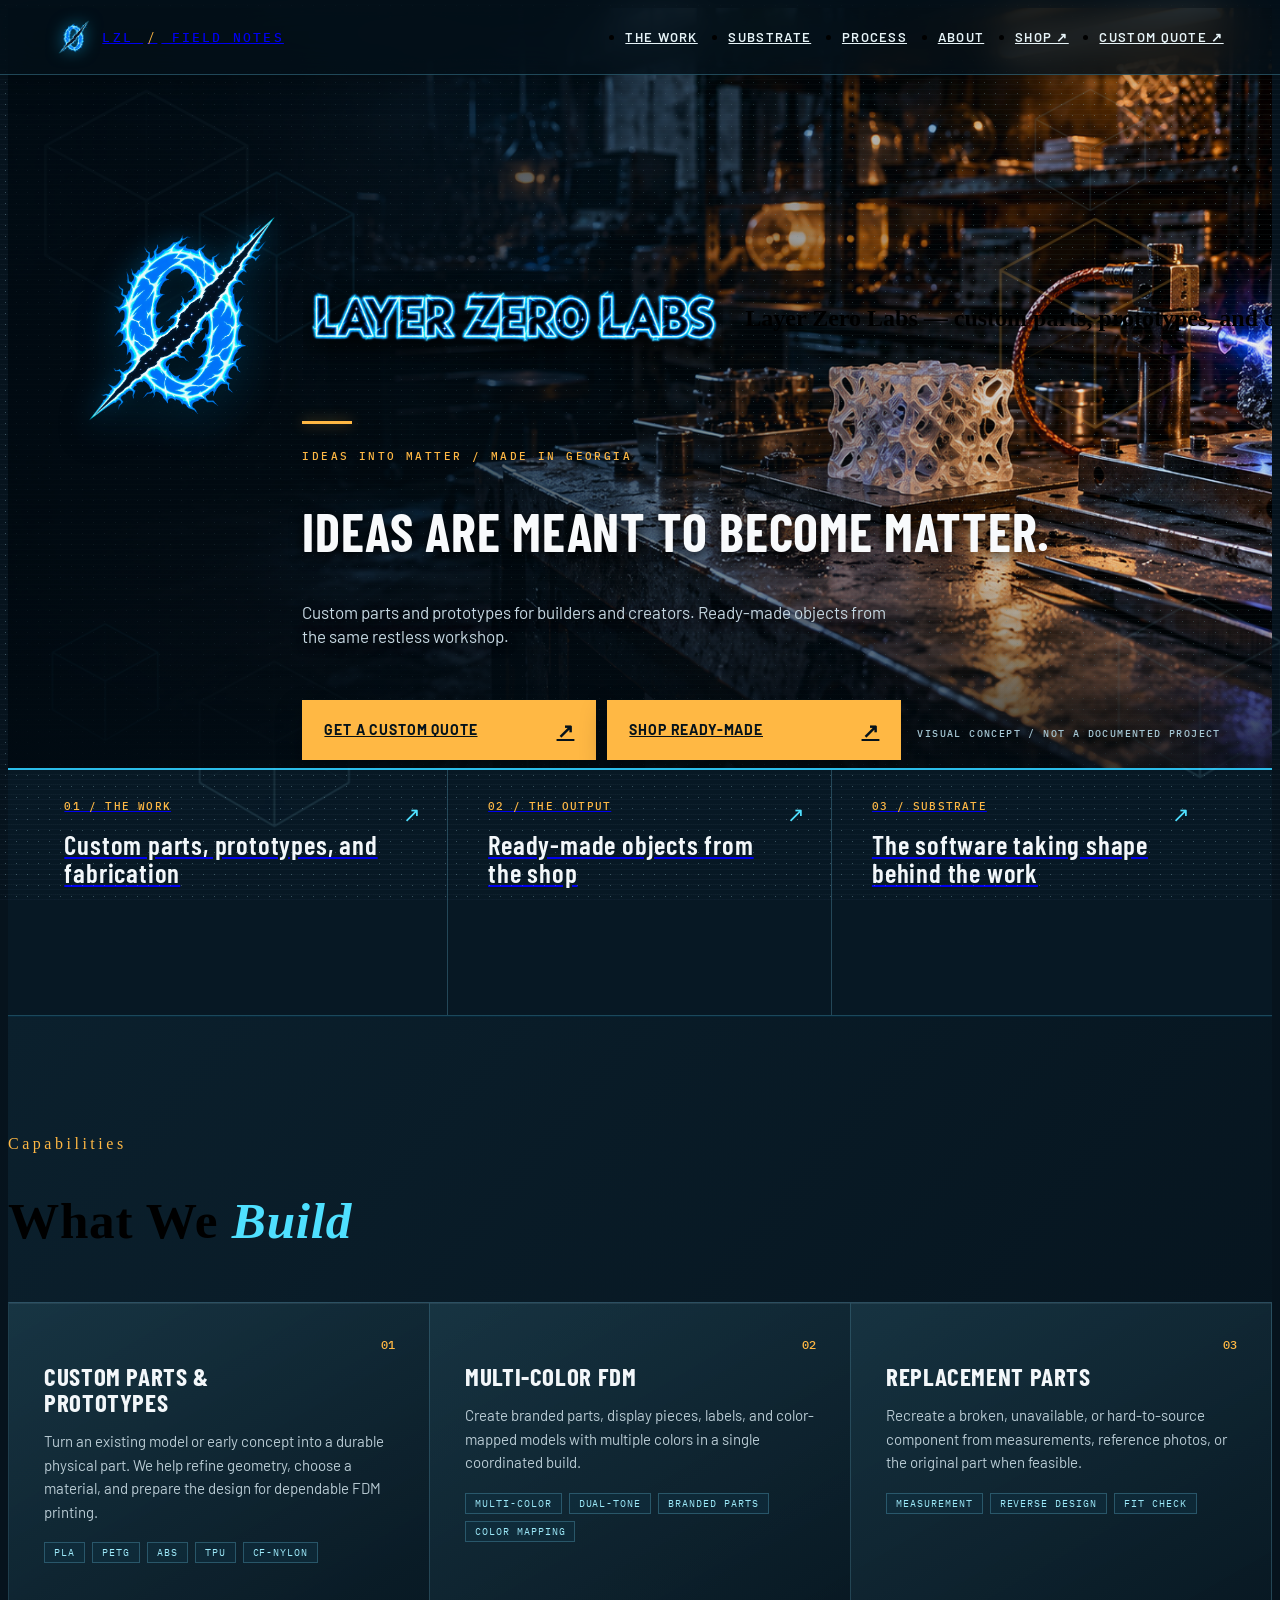
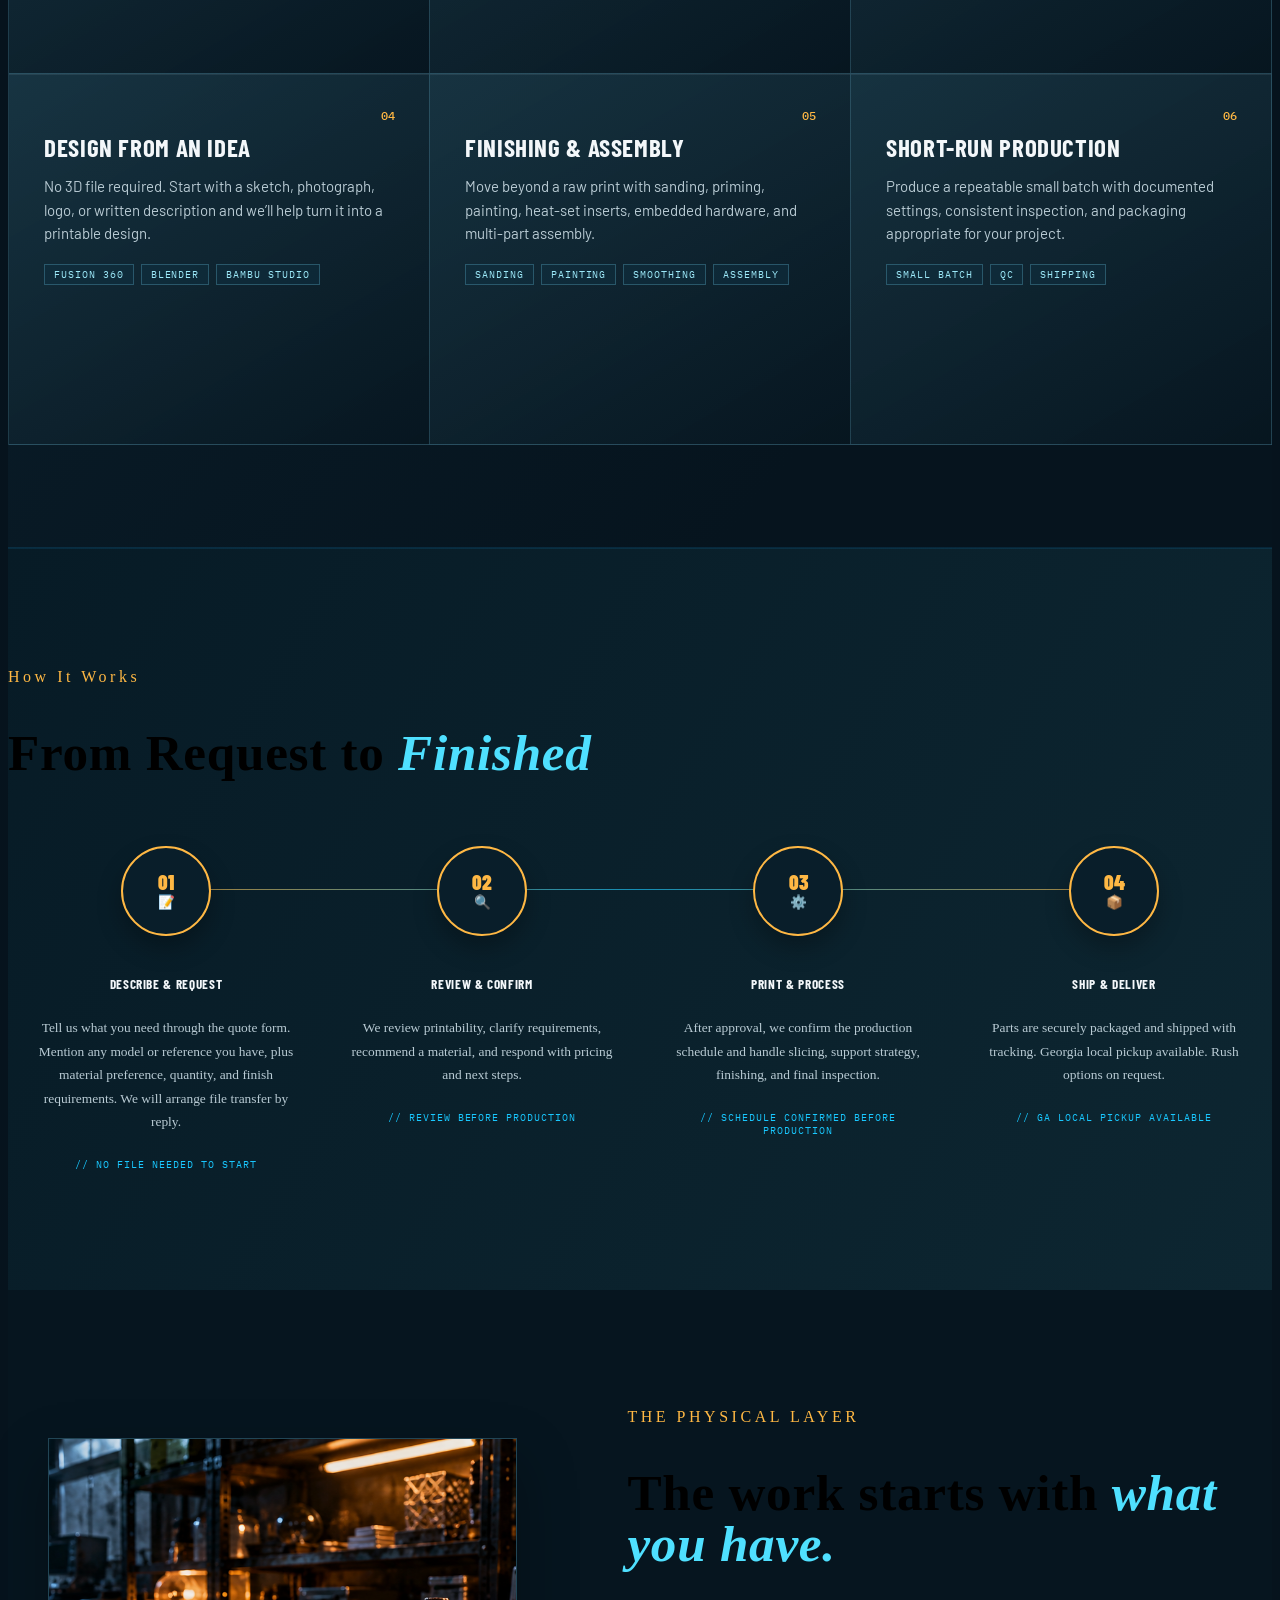
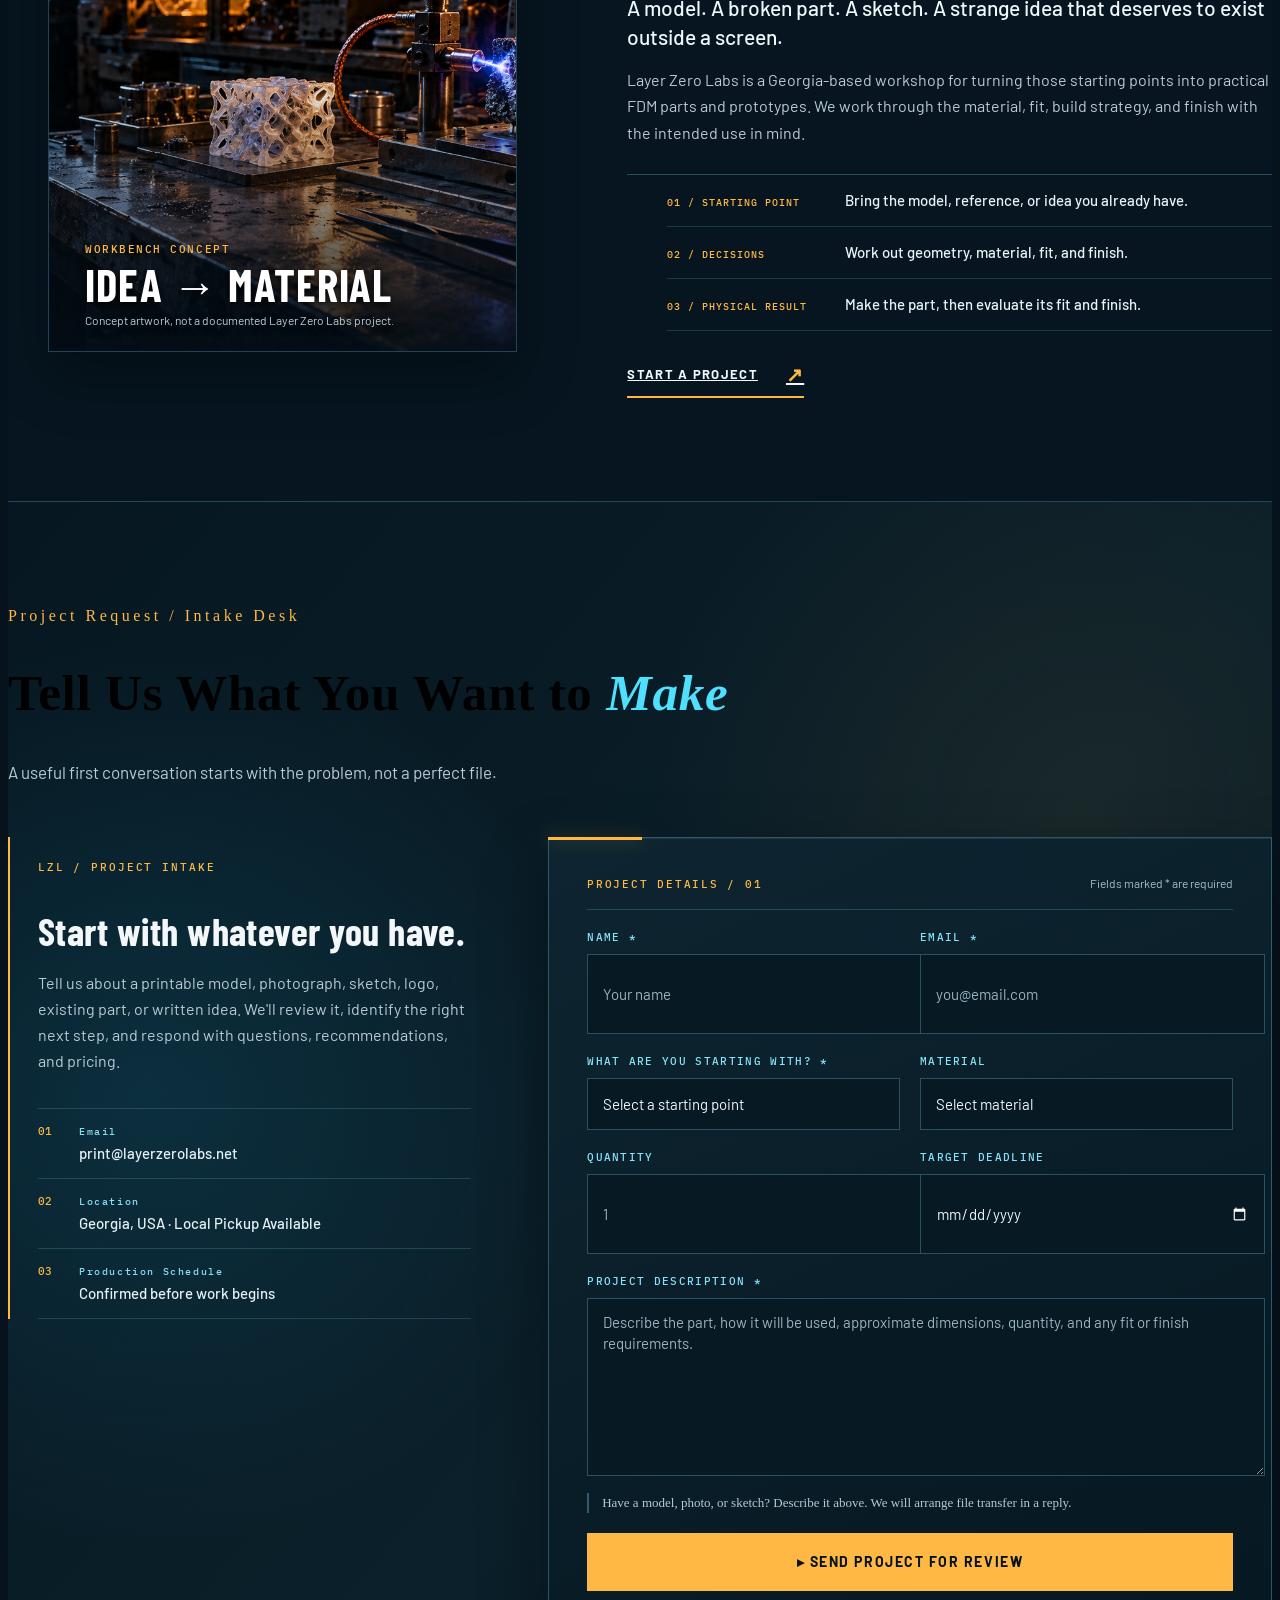
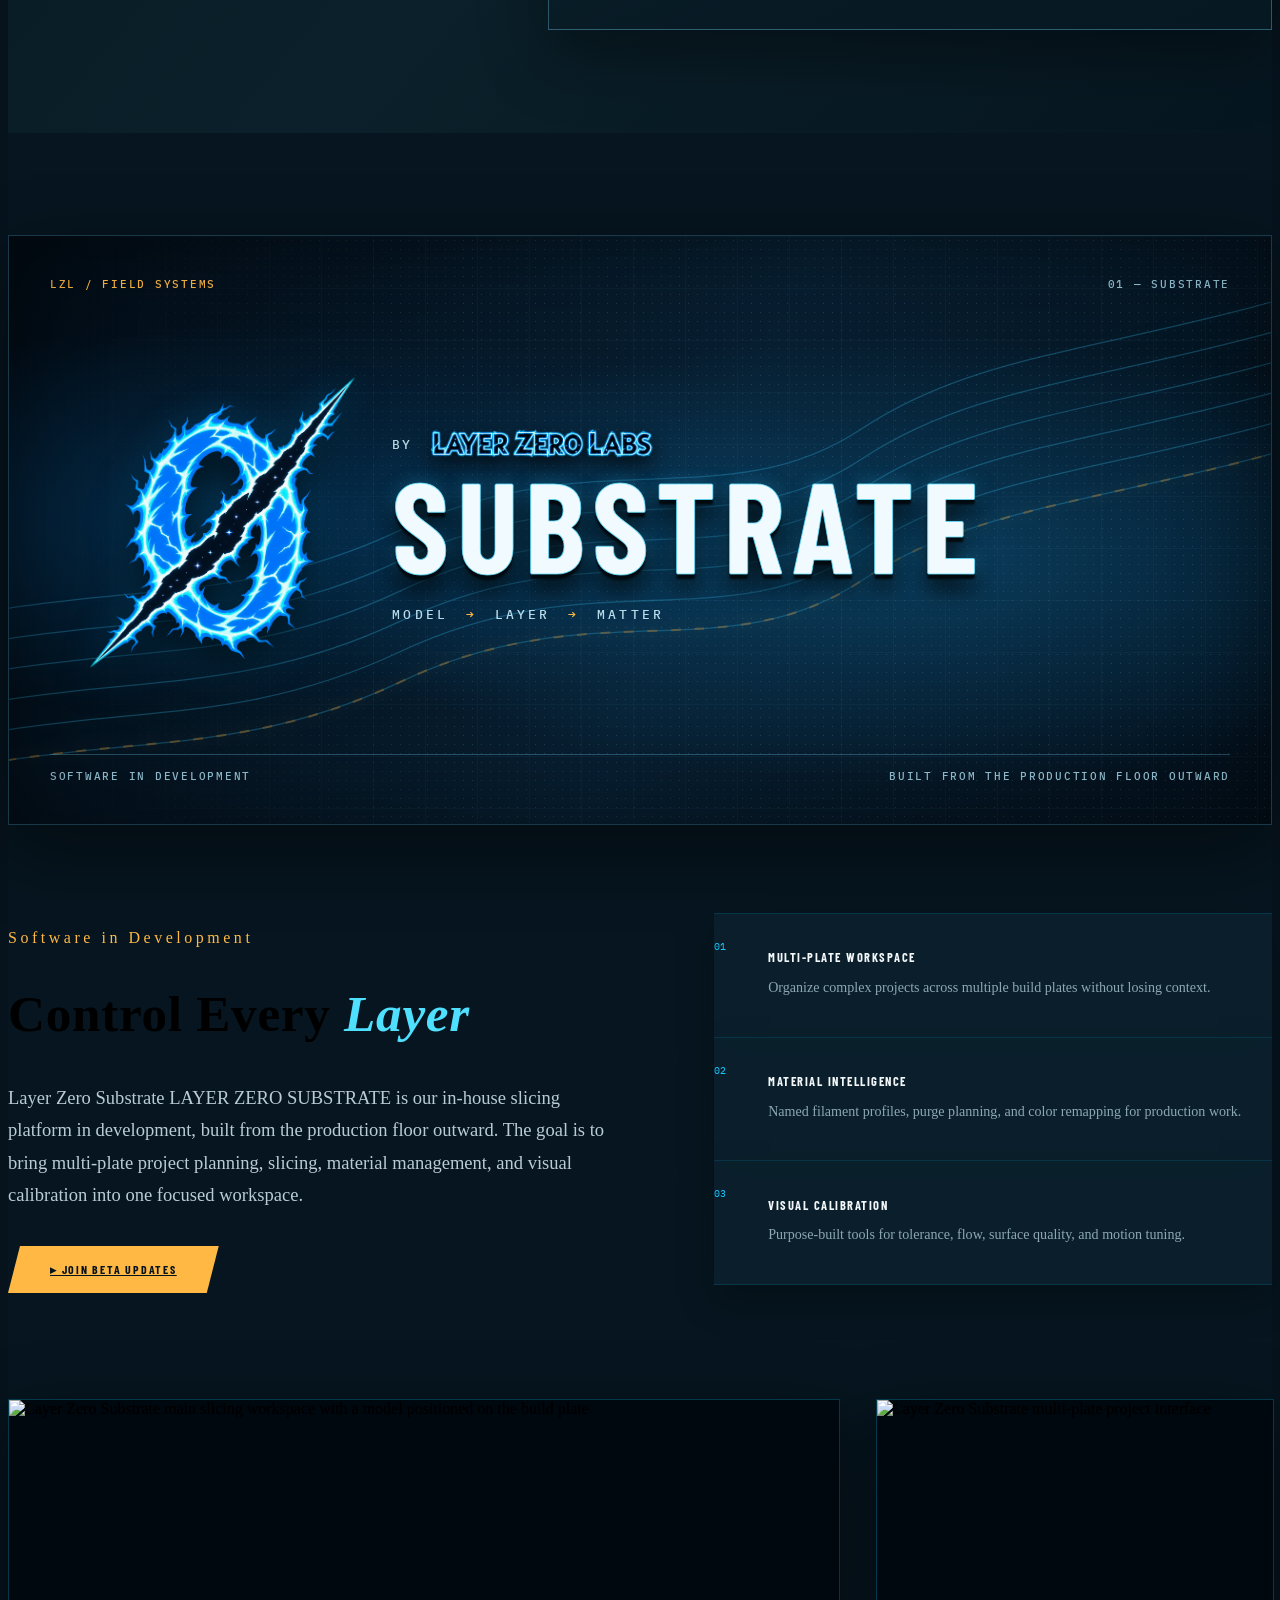
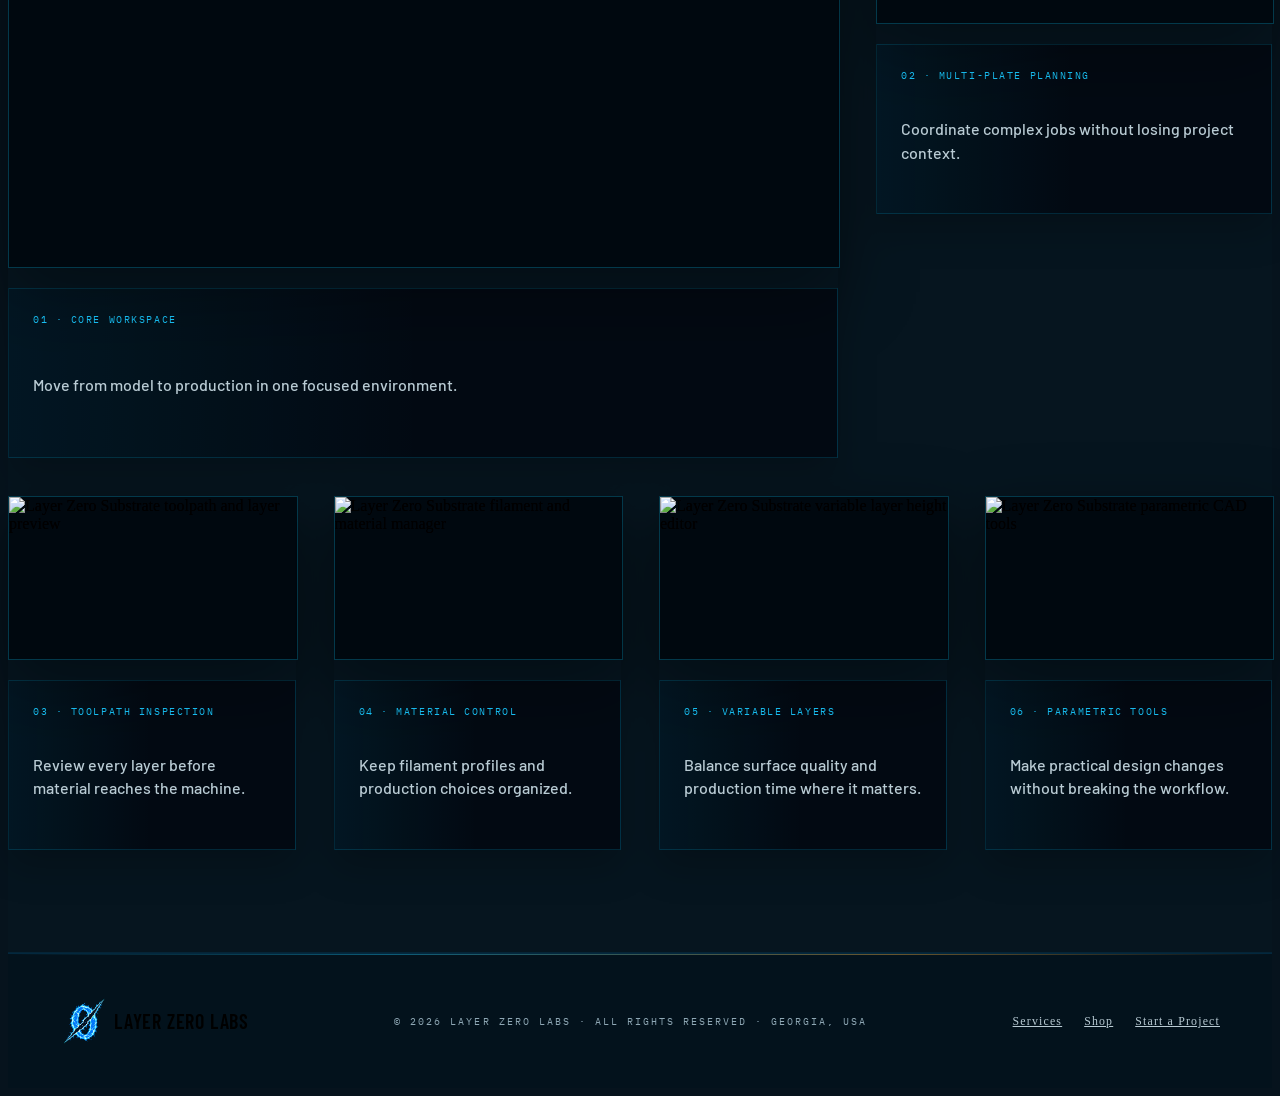
==== commit 7ffeb3d7: "Refresh SUBSTRATE banner with approved Layer Zero mark" ====
--- a/index.html
+++ b/index.html
@@ -21,7 +21,7 @@
   <link rel="stylesheet" href="css/base.css?v=20260728b" />
   <link rel="stylesheet" href="css/animations.css?v=20260725c" />
   <link rel="stylesheet" href="css/layout.css?v=20260728b" />
-  <link rel="stylesheet" href="css/components.css?v=20261019b" />
+  <link rel="stylesheet" href="css/components.css?v=20261019c" />
   <link rel="stylesheet" href="css/tactile.css?v=20261019c" />
 </head>
 <body>
@@ -622,22 +622,30 @@
   <section id="substrate" aria-labelledby="substrate-title">
     <div class="section-inner">
       <div class="substrate-banner reveal">
-        <video
-          class="substrate-banner-video"
-          autoplay
-          muted
-          loop
-          playsinline
-          preload="metadata"
-          poster="assets/substrate/layer-zero-substrate-banner-v3.png"
-          aria-hidden="true"
-        >
-          <source src="assets/substrate/layer-zero-substrate-banner-animated.mp4" type="video/mp4" />
-          <img
-            src="assets/substrate/layer-zero-substrate-banner-v3.png"
-            alt="Layer Zero Labs — Layer Zero Substrate"
-          />
-        </video>
+        <div class="substrate-identity" role="img" aria-label="SUBSTRATE by Layer Zero Labs, with the electric-blue reality-tear Ø and layered field lines">
+          <svg class="substrate-field" viewBox="0 0 1400 600" preserveAspectRatio="xMidYMid slice" aria-hidden="true" focusable="false">
+            <g class="substrate-field-lines" fill="none" stroke="#37ceff" stroke-width="1.3">
+              <path d="M-110 575C130 495 259 548 456 455S787 444 926 352s291-76 574-179" />
+              <path d="M-110 544C130 464 259 517 456 424S787 413 926 321s291-76 574-179" />
+              <path d="M-110 513C130 433 259 486 456 393S787 382 926 290s291-76 574-179" />
+              <path d="M-110 482C130 402 259 455 456 362S787 351 926 259s291-76 574-179" />
+              <path d="M-110 451C130 371 259 424 456 331S787 320 926 228s291-76 574-179" />
+              <path d="M-110 420C130 340 259 393 456 300S787 289 926 197s291-76 574-179" />
+            </g>
+            <path class="substrate-active-layer" d="M-110 575C130 495 259 548 456 455S787 444 926 352s291-76 574-179" fill="none" stroke="#ffb844" stroke-width="2" />
+          </svg>
+          <span class="substrate-scan" aria-hidden="true"></span>
+          <div class="substrate-banner-top" aria-hidden="true"><span>LZL / FIELD SYSTEMS</span><span>01 — SUBSTRATE</span></div>
+          <div class="substrate-banner-lockup">
+            <img class="substrate-banner-mark" src="assets/brand/layer-zero-electric-star-mark.png" width="1254" height="1254" alt="" />
+            <div class="substrate-banner-type">
+              <span class="substrate-banner-eyebrow">BY <img src="assets/brand/layer-zero-electric-wordmark.png" width="2172" height="724" alt="" /></span>
+              <span class="substrate-banner-name">SUBSTRATE</span>
+              <span class="substrate-banner-descriptor">MODEL <b>→</b> LAYER <b>→</b> MATTER</span>
+            </div>
+          </div>
+          <div class="substrate-banner-bottom" aria-hidden="true"><span>SOFTWARE IN DEVELOPMENT</span><span>BUILT FROM THE PRODUCTION FLOOR OUTWARD</span></div>
+        </div>
       </div>
       <div class="substrate-intro">
         <div class="substrate-copy reveal">
--- a/css/components.css
+++ b/css/components.css
@@ -249,42 +249,143 @@
 .substrate-banner {
   position: relative;
   overflow: hidden;
-  border: 1px solid rgba(0, 200, 255, 0.2);
-  background: #020608;
-  box-shadow: 0 20px 70px rgba(0, 0, 0, 0.35);
+  border: 1px solid rgba(81, 181, 217, .35);
+  background: #03101b;
+  box-shadow: 0 24px 70px rgba(0, 0, 0, .45);
 }
 
 .substrate-banner::after {
   content: '';
   position: absolute;
   inset: 0;
-  box-shadow: inset 0 0 70px rgba(0, 200, 255, 0.06);
+  box-shadow: inset 0 0 90px rgba(0, 0, 0, .48);
   pointer-events: none;
 }
 
-.substrate-banner img,
-.substrate-banner video {
+.substrate-identity {
+  position: relative;
+  display: flex;
+  flex-direction: column;
+  justify-content: space-between;
+  aspect-ratio: 7 / 3;
+  min-height: 350px;
+  overflow: hidden;
+  padding: clamp(22px, 3.2vw, 48px);
+  isolation: isolate;
+  background:
+    radial-gradient(ellipse at 72% 55%, rgba(15, 97, 146, .5), transparent 49%),
+    radial-gradient(ellipse at 20% 48%, rgba(5, 66, 112, .5), transparent 45%),
+    linear-gradient(112deg, #020c16 3%, #071e30 54%, #030f1a 100%);
+}
+
+.substrate-identity::before {
+  content: '';
+  position: absolute;
+  inset: 0;
+  z-index: -1;
+  opacity: .43;
+  background-image:
+    linear-gradient(rgba(108, 189, 220, .10) 1px, transparent 1px),
+    linear-gradient(90deg, rgba(108, 189, 220, .10) 1px, transparent 1px),
+    radial-gradient(rgba(185, 232, 247, .35) .5px, transparent 1px);
+  background-size: 52px 52px, 52px 52px, 9px 9px;
+  mask-image: linear-gradient(90deg, transparent, black 36%, black 100%);
+}
+
+.substrate-field {
+  position: absolute;
+  inset: 0;
+  z-index: -1;
+  width: 100%;
+  height: 100%;
+  opacity: .36;
+  filter: drop-shadow(0 0 10px rgba(0, 177, 255, .4));
+}
+
+.substrate-field-lines { opacity: .72; }
+.substrate-active-layer {
+  opacity: .9;
+  stroke-dasharray: 10 14;
+  filter: drop-shadow(0 0 7px rgba(255, 184, 68, .7));
+  animation: substrate-flow 16s linear infinite;
+}
+
+.substrate-scan {
+  position: absolute;
+  z-index: -1;
+  inset: 0 auto 0 -35%;
+  width: 26%;
+  transform: skewX(-18deg);
+  background: linear-gradient(90deg, transparent, rgba(65, 196, 241, .075), transparent);
+  animation: substrate-scan 14s ease-in-out infinite;
+}
+
+.substrate-banner-top,
+.substrate-banner-bottom {
+  display: flex;
+  justify-content: space-between;
+  gap: 12px;
+  color: #95c3d5;
+  font: 500 clamp(9px, .85vw, 12px)/1.3 var(--font-mono);
+  letter-spacing: .16em;
+}
+.substrate-banner-top span:first-child { color: #ffb844; }
+.substrate-banner-bottom { border-top: 1px solid rgba(110, 207, 238, .3); padding-top: 14px; }
+
+.substrate-banner-lockup {
+  display: flex;
+  align-items: center;
+  width: min(100%, 1150px);
+  gap: clamp(16px, 2.2vw, 42px);
+  margin: auto;
+}
+
+.substrate-banner-mark {
   display: block;
-  width: 100%;
+  width: clamp(170px, 26%, 320px);
   height: auto;
-}
-
-.substrate-banner-video {
-  aspect-ratio: 7 / 3;
-  object-fit: cover;
+  flex: none;
+  object-fit: contain;
+  filter: drop-shadow(0 16px 19px rgba(0, 0, 0, .82)) drop-shadow(0 0 16px rgba(0, 171, 255, .24));
+}
+
+.substrate-banner-type { display: flex; flex-direction: column; min-width: 0; }
+.substrate-banner-eyebrow { display: flex; align-items: center; gap: 13px; color: #b8d6e2; font: 500 clamp(10px, 1vw, 14px) var(--font-mono); letter-spacing: .18em; }
+.substrate-banner-eyebrow img { display: block; width: clamp(135px, 18vw, 240px); height: 46px; object-fit: cover; object-position: center; filter: drop-shadow(0 7px 10px rgba(0, 0, 0, .8)); }
+.substrate-banner-name {
+  color: #f0faff;
+  font: 700 clamp(72px, 10vw, 174px)/.86 var(--font-display);
+  letter-spacing: .06em;
+  text-shadow: 0 5px 2px #020a10, 0 12px 24px #000, 0 0 18px rgba(43, 190, 255, .38);
+  -webkit-text-stroke: 1px rgba(92, 222, 255, .8);
+}
+.substrate-banner-descriptor { margin-top: clamp(16px, 2.2vw, 32px); color: #b7dbe9; font: 500 clamp(10px, 1vw, 15px) var(--font-mono); letter-spacing: .25em; }
+.substrate-banner-descriptor b { padding: 0 .5em; color: #ffb844; font-weight: 500; }
+
+@keyframes substrate-flow { to { stroke-dashoffset: -240; } }
+@keyframes substrate-scan { 0%, 18% { left: -35%; } 67%, 100% { left: 115%; } }
+
+@media (max-width: 900px) {
+  .substrate-identity { aspect-ratio: 1.6 / 1; min-height: 320px; }
+  .substrate-banner-name { font-size: clamp(48px, 9vw, 90px); }
+  .substrate-banner-mark { width: 28%; }
+}
+
+@media (max-width: 580px) {
+  .substrate-identity { aspect-ratio: 1 / 1; min-height: 370px; padding: 19px; }
+  .substrate-banner-top, .substrate-banner-bottom { font-size: 8px; letter-spacing: .06em; }
+  .substrate-banner-top span:last-child, .substrate-banner-bottom span:last-child { display: none; }
+  .substrate-banner-lockup { flex-direction: column; align-items: flex-start; gap: 0; margin: 0 auto; }
+  .substrate-banner-mark { width: min(38vw, 155px); margin-left: -15px; }
+  .substrate-banner-eyebrow img { width: 145px; }
+  .substrate-banner-name { font-size: clamp(55px, 15vw, 90px); letter-spacing: .02em; }
+  .substrate-banner-descriptor { font-size: 9px; letter-spacing: .1em; margin-top: 12px; }
 }
 
 @media (prefers-reduced-motion: reduce) {
-  .substrate-banner-video {
-    display: none;
-  }
-
-  .substrate-banner {
-    aspect-ratio: 3 / 1;
-    background:
-      url('../assets/substrate/layer-zero-substrate-banner-v3.png')
-      center / cover no-repeat;
-  }
+  .substrate-active-layer, .substrate-scan { animation: none; }
+
+  .substrate-scan { display: none; }
 }
 
 .substrate-intro {
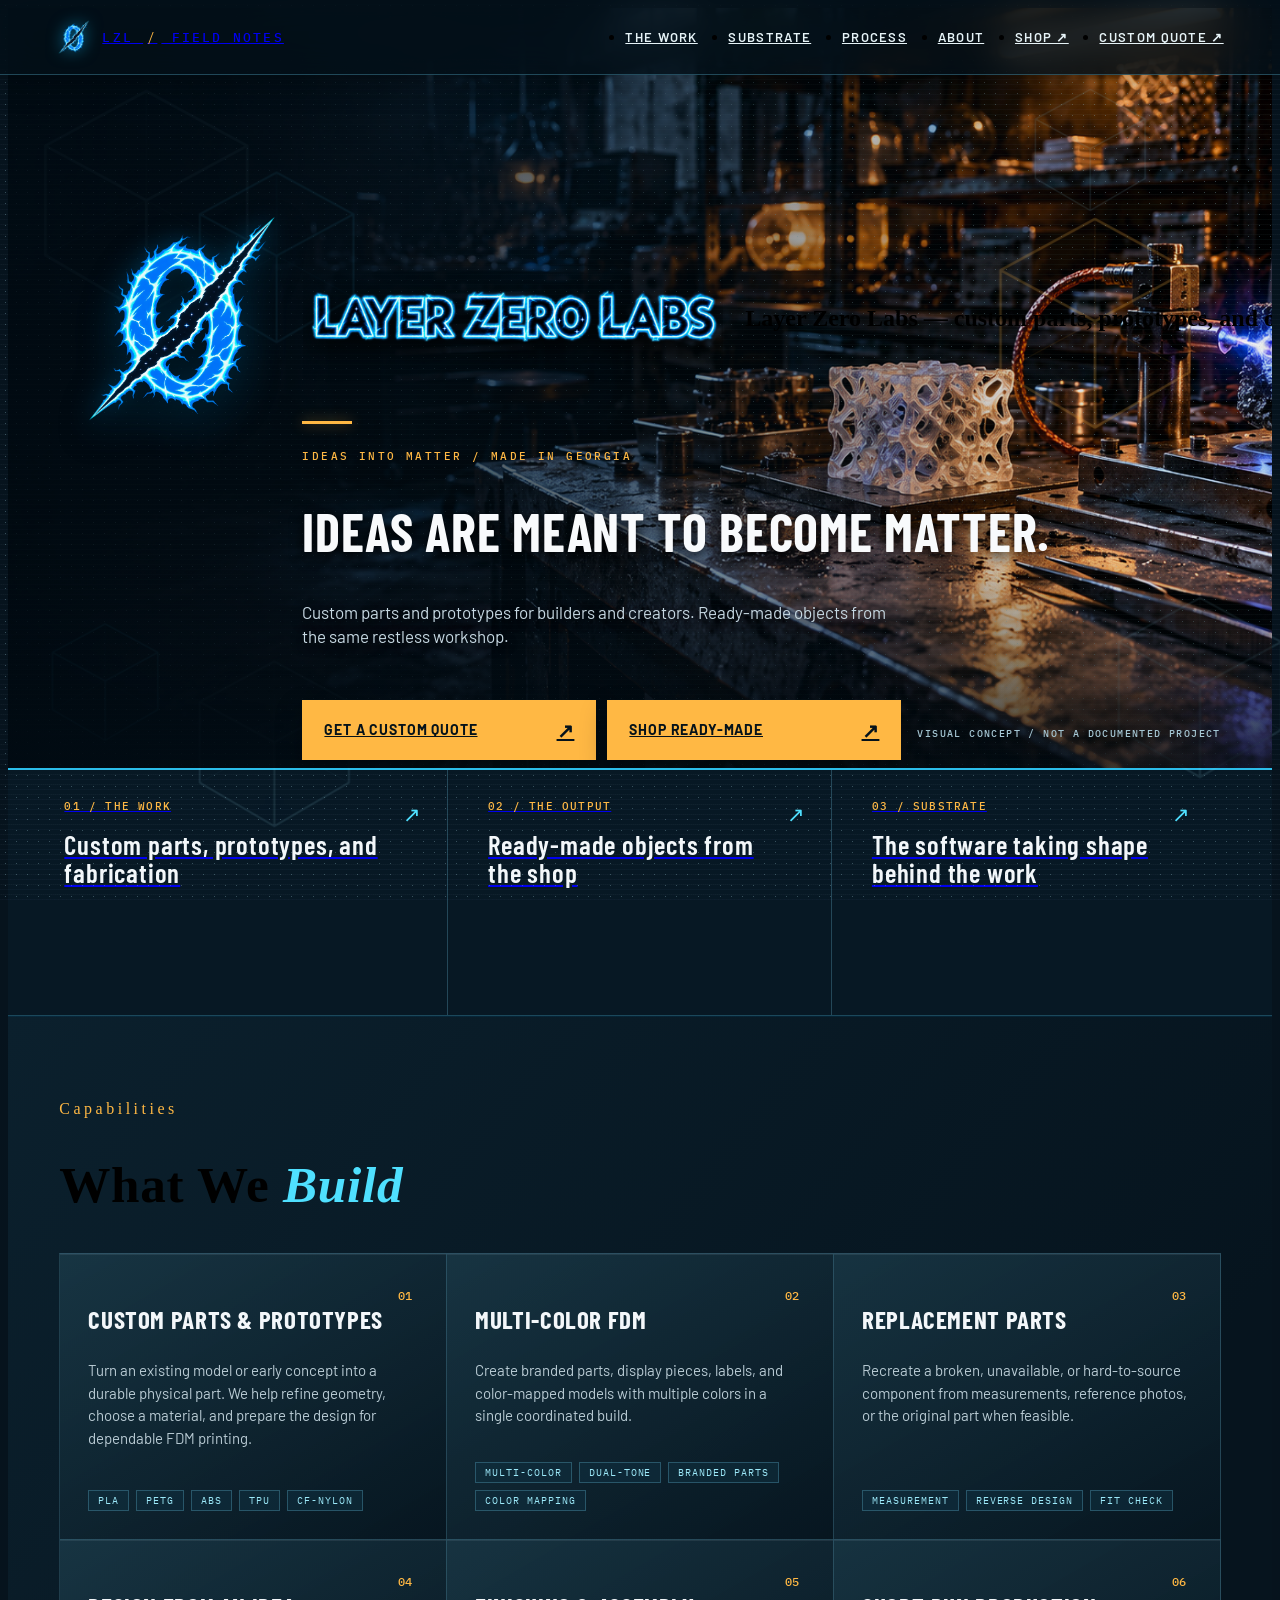
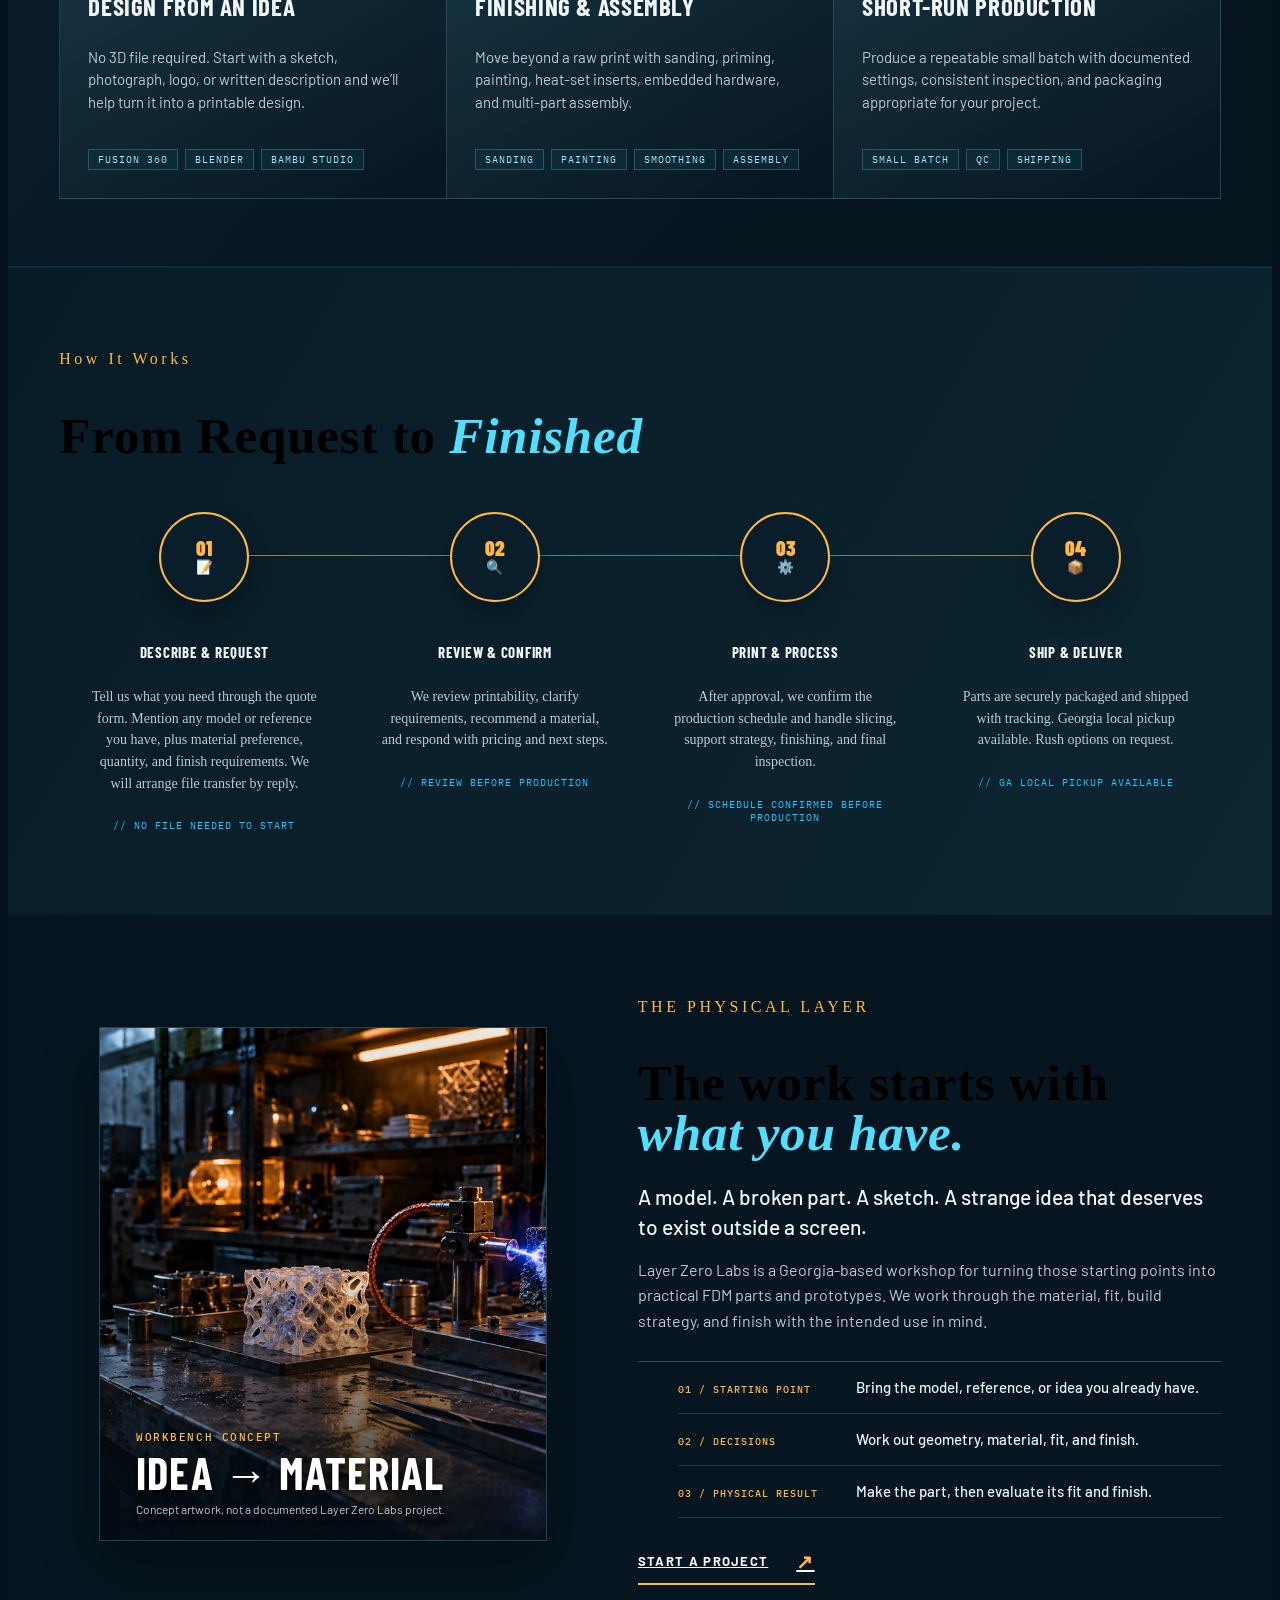
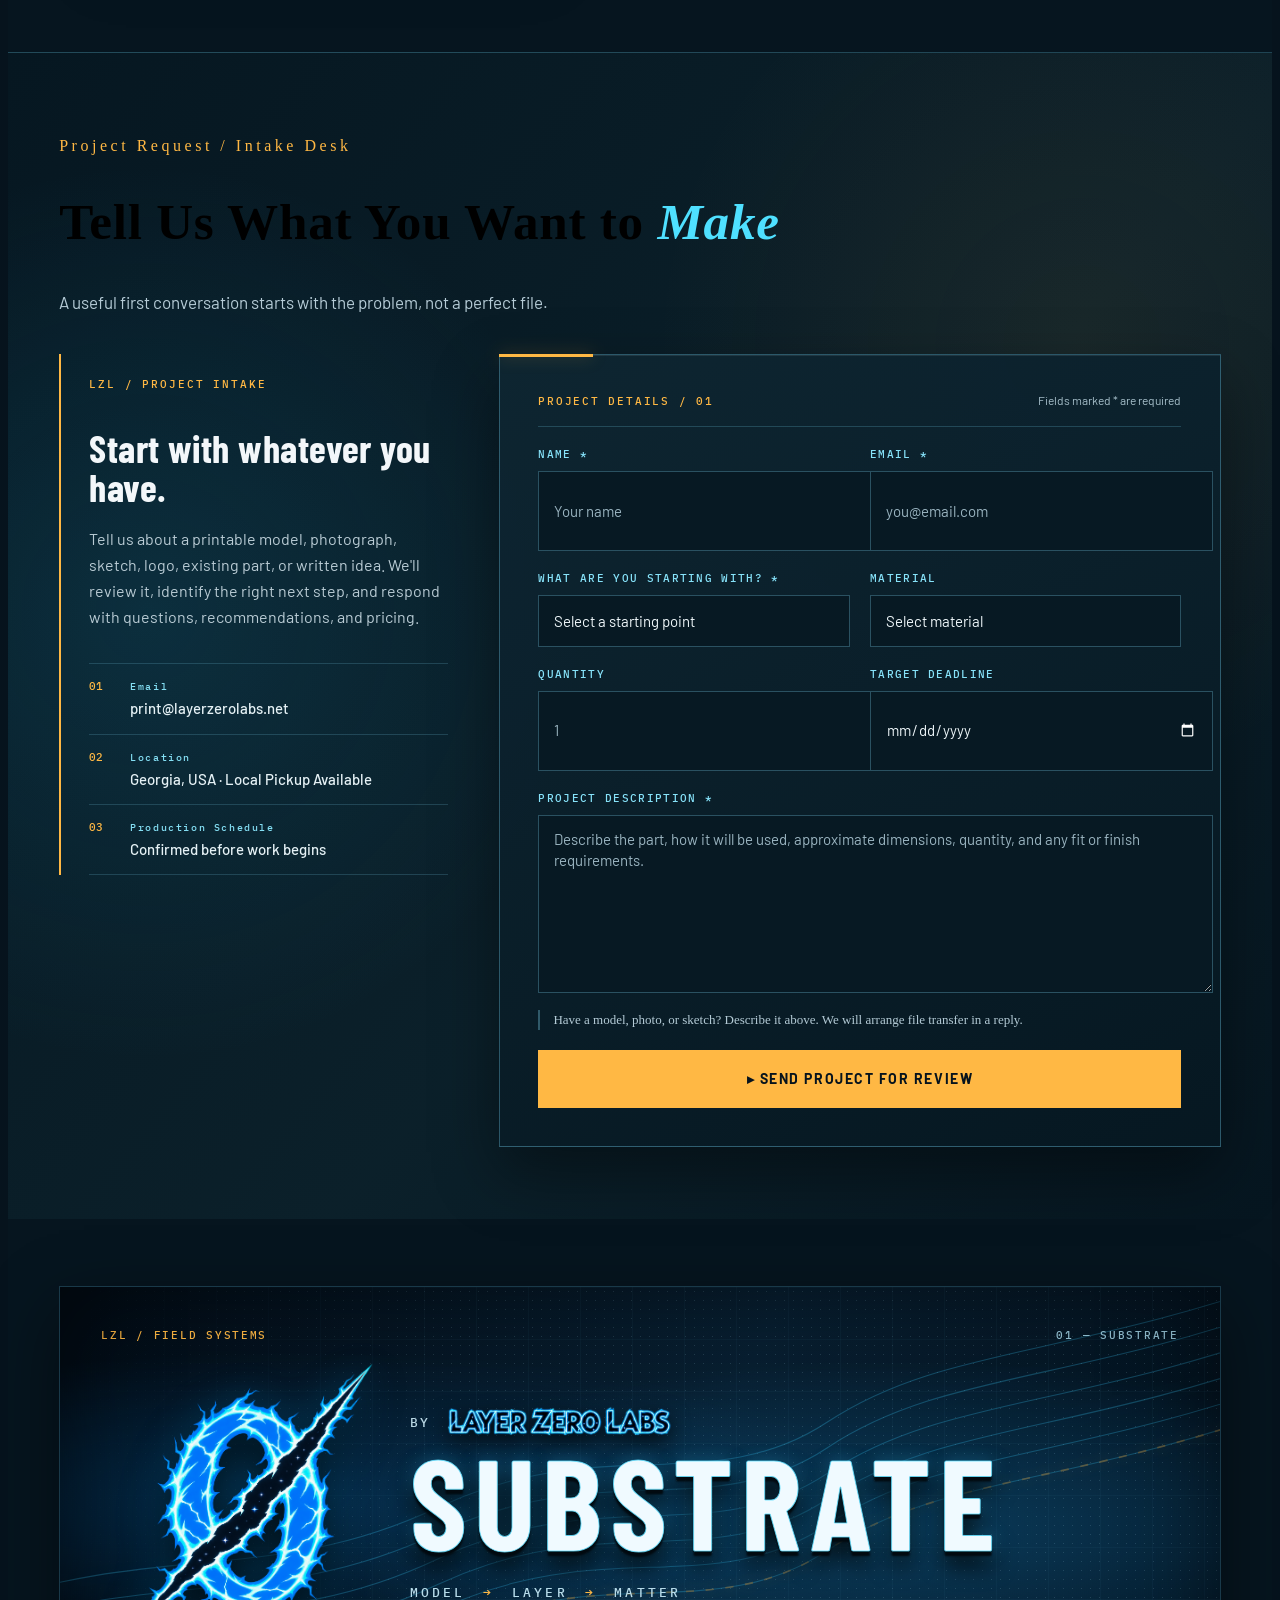
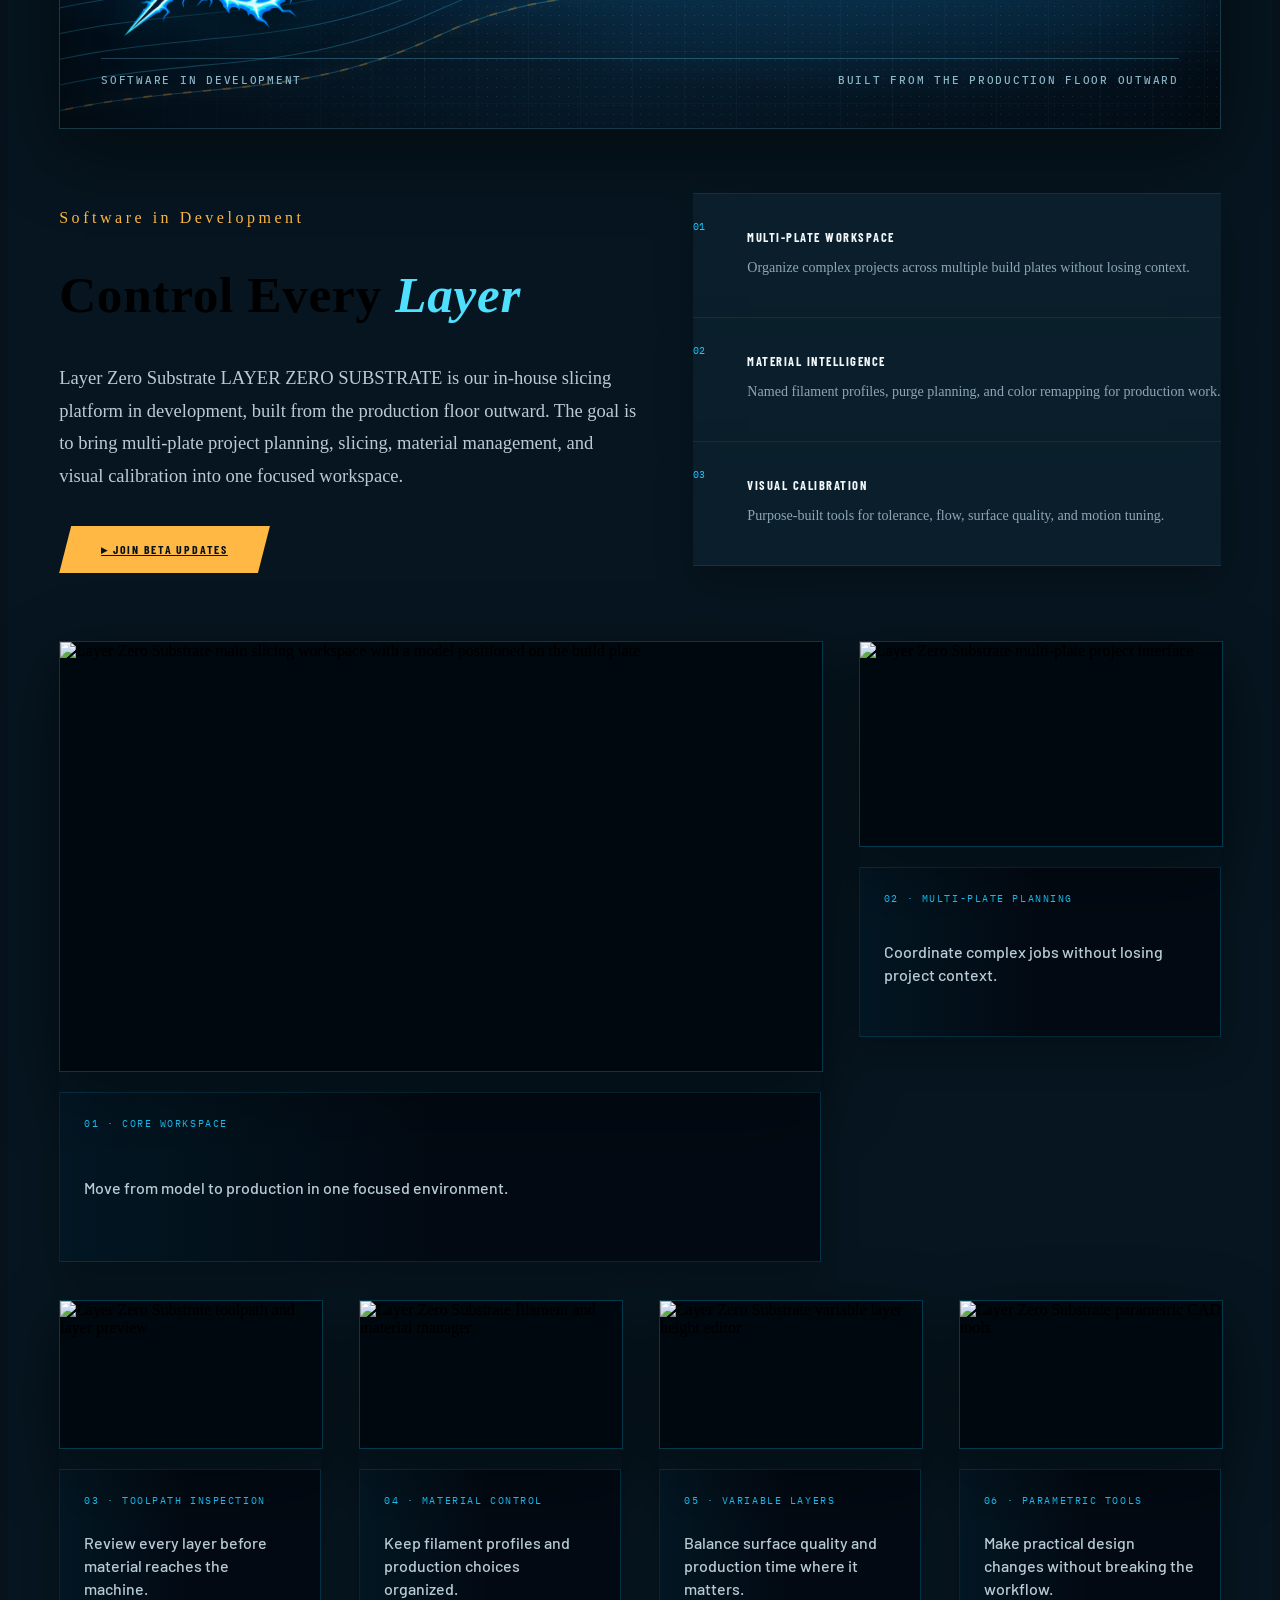
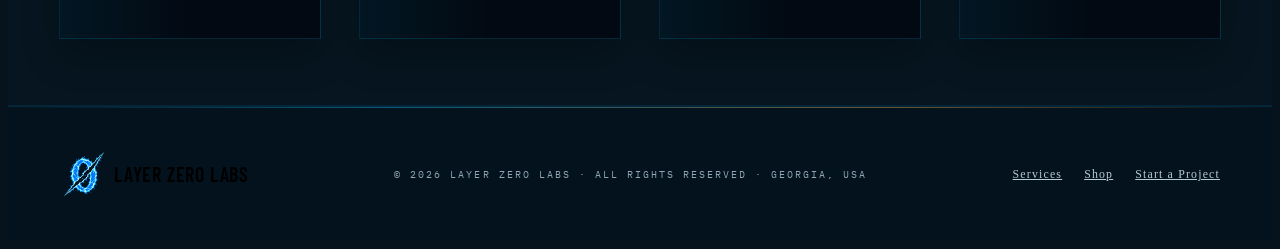
==== commit f95b915b: "Make site sections and cards scale across viewports" ====
--- a/index.html
+++ b/index.html
@@ -22,7 +22,7 @@
   <link rel="stylesheet" href="css/animations.css?v=20260725c" />
   <link rel="stylesheet" href="css/layout.css?v=20260728b" />
   <link rel="stylesheet" href="css/components.css?v=20261019c" />
-  <link rel="stylesheet" href="css/tactile.css?v=20261019c" />
+  <link rel="stylesheet" href="css/tactile.css?v=20261021a" />
 </head>
 <body>
   <nav id="main-nav" aria-label="Main navigation">
--- a/css/tactile.css
+++ b/css/tactile.css
@@ -1,4 +1,4 @@
-/* Preview-only tactile direction. Keep the original Ø and wordmark as separate assets. */
+/* Tactile site direction. Keep the approved Ø and wordmark as separate assets. */
 :root {
   --bg-deep: #06131d;
   --bg-dark: #091b26;
@@ -19,7 +19,7 @@
   --font-display: 'Barlow Condensed', Impact, sans-serif;
   --font-body: 'Barlow', Arial, sans-serif;
   --font-mono: 'IBM Plex Mono', monospace;
-  --max-width: 1400px;
+  --max-width: 2040px;
 }
 
 html { scroll-padding-top: 74px; }
@@ -101,26 +101,33 @@
 .route-strip a strong { max-width: 330px; font: 600 clamp(22px, 2.1vw, 32px)/1.05 var(--font-display); color: var(--text-primary); letter-spacing: .03em; }
 .route-strip a i { position: absolute; right: 26px; top: 31px; font: normal 21px var(--font-body); color: var(--accent-cyan); }
 
-.section-inner { padding-top: clamp(78px, 8vw, 130px); padding-bottom: clamp(78px, 8vw, 130px); }
+.section-inner {
+  padding: clamp(64px, 5.2vw, 104px) clamp(24px, 4vw, 76px);
+}
 .section-label { color: var(--accent-primary); letter-spacing: .22em; }
 .section-label::before { background: var(--accent-primary); box-shadow: none; }
 .section-title { font-size: clamp(42px, 4vw, 66px); letter-spacing: .014em; line-height: .98; }
 .section-title em { color: var(--accent-cyan); -webkit-text-stroke: 0; }
 #services { background: linear-gradient(130deg, #0b202d, #06141e 75%); }
-.services-grid { gap: 0; border-top: 1px solid rgba(112, 182, 208, .35); border-left: 1px solid rgba(112, 182, 208, .22); }
-.service-card { min-height: 300px; padding: 35px; background: linear-gradient(150deg, rgba(29, 62, 77, .72), rgba(7, 22, 32, .95)); border: 0; border-right: 1px solid rgba(112, 182, 208, .22); border-bottom: 1px solid rgba(112, 182, 208, .22); clip-path: none; box-shadow: inset 0 1px rgba(221, 240, 247, .08); }
+.services-grid { grid-template-columns: repeat(3, minmax(0, 1fr)); gap: 0; margin-top: clamp(34px, 3vw, 52px); border-top: 1px solid rgba(112, 182, 208, .35); border-left: 1px solid rgba(112, 182, 208, .22); }
+.service-card { display: flex; flex-direction: column; min-height: 0; padding: clamp(27px, 2.2vw, 42px); background: linear-gradient(150deg, rgba(29, 62, 77, .72), rgba(7, 22, 32, .95)); border: 0; border-right: 1px solid rgba(112, 182, 208, .22); border-bottom: 1px solid rgba(112, 182, 208, .22); clip-path: none; box-shadow: inset 0 1px rgba(221, 240, 247, .08); }
 .service-card:hover { transform: none; border-color: transparent; background: linear-gradient(150deg, rgba(35, 77, 94, .85), rgba(9, 30, 43, .98)); box-shadow: inset 0 2px var(--accent-primary); }
 .service-card::before, .service-card::after { display: none; }
 .card-icon { display: none; }
 .card-number { font: 500 12px var(--font-mono); color: var(--accent-primary); top: 34px; right: 34px; }
-.card-name { max-width: 250px; font: 700 25px/1.04 var(--font-display); letter-spacing: .025em; margin: 25px 0 12px; }
-.card-desc { font: 400 15px/1.57 var(--font-body); }
+.card-name { max-width: none; padding-right: 30px; font: 700 clamp(25px, 1.55vw, 32px)/1.04 var(--font-display); letter-spacing: .025em; margin: 24px 0 12px; }
+.card-desc { max-width: 58ch; font: 400 clamp(15px, .9vw, 18px)/1.52 var(--font-body); }
+.card-tags { margin-top: auto; padding-top: 20px; }
 .tag { color: #9ce9f9; border-color: rgba(101, 186, 217, .31); background: rgba(15, 49, 64, .55); }
 #process, #quote { background: linear-gradient(120deg, #071b26, #0d2631); }
 #about, #substrate { background: #06151f; }
 .process-track::before { opacity: .65; }
+.process-track { margin-top: clamp(42px, 4vw, 64px); }
+.process-step { padding-inline: clamp(16px, 2.5vw, 44px); }
+.step-title { font-size: clamp(15px, 1vw, 19px); }
+.step-desc { max-width: 33ch; font-size: clamp(14px, .85vw, 17px); line-height: 1.55; }
 .step-node { background: #091e2a; box-shadow: 0 12px 24px rgba(0,0,0,.28); }
-.about-grid { display: grid; grid-template-columns: minmax(0, .92fr) minmax(0, 1.08fr); gap: clamp(44px, 5.5vw, 88px); align-items: center; }
+.about-grid { display: grid; grid-template-columns: minmax(0, .95fr) minmax(0, 1.05fr); gap: clamp(40px, 4vw, 82px); align-items: center; max-width: 1840px; margin-inline: auto; }
 .about-visual { position: relative; height: clamp(460px, 40vw, 560px); overflow: hidden; border: 1px solid rgba(94, 180, 211, .28); box-shadow: 0 24px 55px rgba(0,0,0,.3); background: #0a1a24; }
 .about-visual::after { content: ''; position: absolute; inset: 30% 0 0; background: linear-gradient(0deg, rgba(3, 13, 22, .94), transparent 80%); pointer-events: none; }
 .about-visual img { width: 100%; height: 100%; object-fit: cover; object-position: 78% center; }
@@ -129,7 +136,7 @@
 .about-visual figcaption strong { color: #fff; font: 700 clamp(32px, 3.5vw, 51px)/.95 var(--font-display); letter-spacing: .02em; }
 .about-visual figcaption small { color: #bacdd6; font: 400 12px/1.4 var(--font-body); }
 .about-text .section-title { max-width: 650px; margin-bottom: 24px; }
-.about-text p:not(.section-label) { max-width: 650px; color: var(--text-secondary); font: 400 16px/1.65 var(--font-body); margin-bottom: 15px; }
+.about-text p:not(.section-label) { max-width: 730px; color: var(--text-secondary); font: 400 clamp(16px, .9vw, 18px)/1.6 var(--font-body); margin-bottom: 15px; }
 .about-text .about-lede { color: #eef7fa !important; font-size: clamp(19px, 1.65vw, 25px) !important; line-height: 1.38 !important; font-weight: 500 !important; margin-bottom: 16px !important; }
 .about-sequence { margin: 28px 0 0; border-top: 1px solid rgba(108, 191, 218, .34); }
 .about-sequence li { display: grid; grid-template-columns: 160px minmax(0, 1fr); align-items: baseline; gap: 18px; padding: 15px 0; border-bottom: 1px solid rgba(108, 191, 218, .21); }
@@ -140,6 +147,10 @@
 .about-action:hover { color: var(--accent-primary); }
 .quote-form, .substrate-feature, .substrate-shot { box-shadow: 0 16px 36px rgba(0,0,0,.22); }
 .substrate-banner { border: 1px solid rgba(92, 178, 211, .25); }
+.substrate-identity { aspect-ratio: 3 / 1; }
+.substrate-banner-lockup { width: min(100%, 1450px); }
+.substrate-intro { gap: clamp(40px, 4vw, 80px); margin-top: clamp(48px, 5vw, 76px); }
+.substrate-showcase { margin-top: clamp(56px, 5vw, 86px); }
 .substrate-feature { background: rgba(12, 35, 47, .82); }
 .quote-form { background: rgba(9, 29, 40, .96); border: 1px solid rgba(96, 184, 211, .28); }
 .form-group input, .form-group select, .form-group textarea { background: #071822; }
@@ -160,7 +171,7 @@
   background: radial-gradient(circle at 11% 48%, rgba(25, 131, 169, .19), transparent 35%), radial-gradient(circle at 85% 25%, rgba(211, 139, 45, .075), transparent 31%), linear-gradient(130deg, #061721, #0b202a 58%, #061620);
   border-top: 1px solid rgba(102, 191, 222, .27);
 }
-#project-request .section-inner { padding-top: clamp(82px, 7vw, 108px); padding-bottom: clamp(92px, 8vw, 118px); }
+#project-request .section-inner { padding-top: clamp(68px, 5vw, 96px); padding-bottom: clamp(72px, 5.5vw, 104px); }
 .request-cubes { position: absolute; z-index: 0; inset: 0; width: 100%; height: 100%; pointer-events: none; overflow: visible; color: #42cfff; filter: drop-shadow(0 0 15px rgba(25, 192, 255, .18)); }
 .request-cubes__far { opacity: .13; color: #8fcfe3; }
 .request-cubes__near { opacity: .24; color: #44cfff; }
@@ -168,7 +179,7 @@
 .request-heading { max-width: 850px; }
 #project-request .section-title { max-width: 850px; }
 .request-heading-note { max-width: 650px; margin-top: 17px; color: #b5cbd6; font: 400 17px/1.5 var(--font-body); }
-#project-request .quote-grid { grid-template-columns: minmax(0, .78fr) minmax(0, 1.22fr); align-items: start; gap: clamp(40px, 6vw, 95px); margin-top: clamp(36px, 4vw, 58px); }
+#project-request .quote-grid { grid-template-columns: minmax(0, .7fr) minmax(0, 1.3fr); align-items: start; gap: clamp(40px, 4vw, 76px); margin-top: clamp(32px, 3vw, 50px); }
 .request-brief { position: sticky; top: 110px; padding: 23px 0 0 28px; border-left: 2px solid var(--accent-primary); }
 .request-brief .request-brief-index { margin: 0 0 18px; color: var(--accent-primary); font: 500 11px var(--font-mono); letter-spacing: .17em; }
 #project-request .request-brief h3 { max-width: 450px; margin-bottom: 19px; font: 700 clamp(32px, 3vw, 48px)/1.01 var(--font-display); letter-spacing: .012em; }
@@ -196,6 +207,10 @@
 .footer-logo { display: flex; align-items: center; gap: 8px; font: 600 20px var(--font-display); text-transform: uppercase; letter-spacing: .04em; }
 .footer-logo img { width: 46px; height: 46px; object-fit: contain; }
 
+@media (max-width: 1100px) {
+  .services-grid { grid-template-columns: repeat(2, minmax(0, 1fr)); }
+}
+
 @media (max-width: 960px) {
   #main-nav { padding: 0 24px; }
   .nav-links { top: 74px; background: #061622; }
@@ -207,6 +222,7 @@
   .route-strip a { min-height: 170px; }
   .about-grid { grid-template-columns: 1fr; gap: 45px; }
   .about-visual { height: 420px; }
+  .substrate-identity { aspect-ratio: 1.6 / 1; }
   #project-request .quote-grid { grid-template-columns: 1fr; gap: 34px; }
   #project-request .form-row { grid-template-columns: repeat(2, minmax(0, 1fr)); }
   .request-brief { position: static; }
@@ -235,6 +251,7 @@
   .route-strip a strong { font-size: 25px; }
   .services-grid { grid-template-columns: 1fr; }
   .service-card { min-height: 0; }
+  .card-tags { margin-top: 0; }
   .about-visual { height: 340px; }
   .about-visual figcaption strong { font-size: 35px; }
   .about-sequence li { grid-template-columns: 1fr; gap: 5px; }
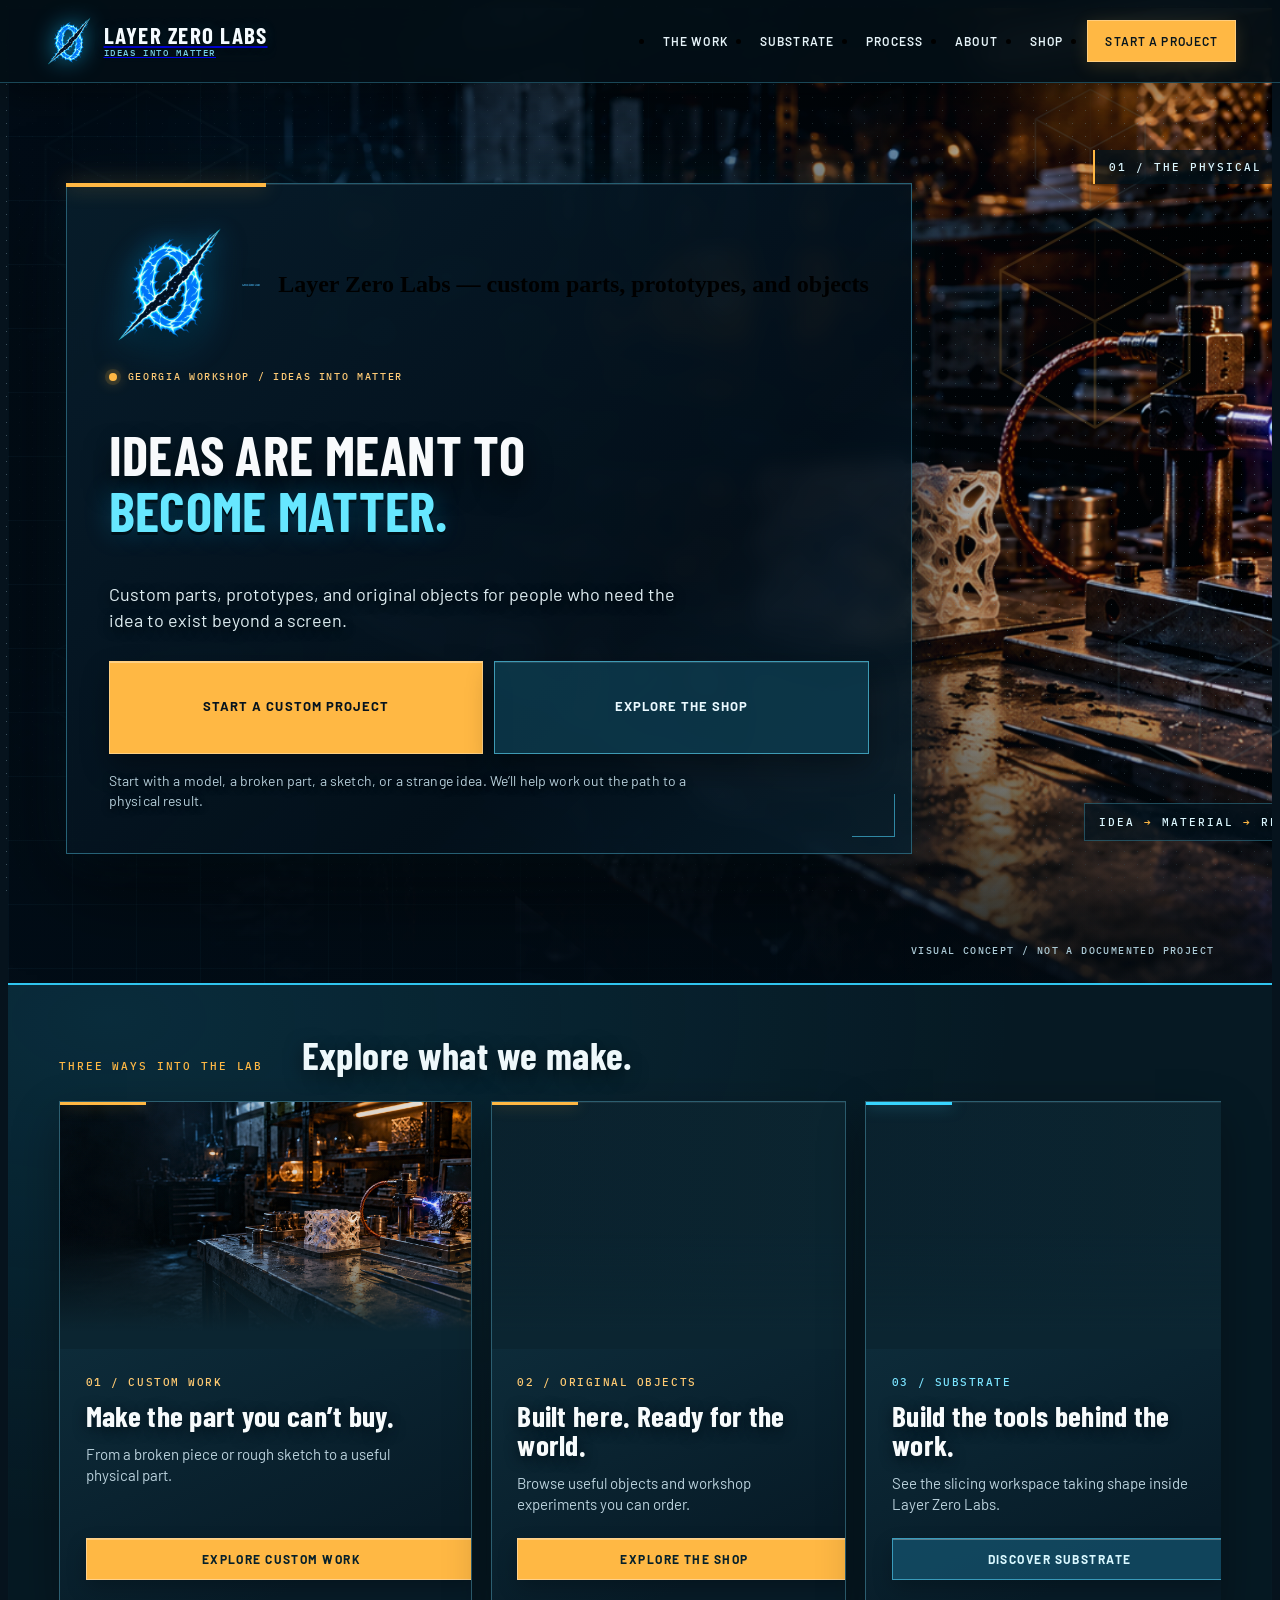
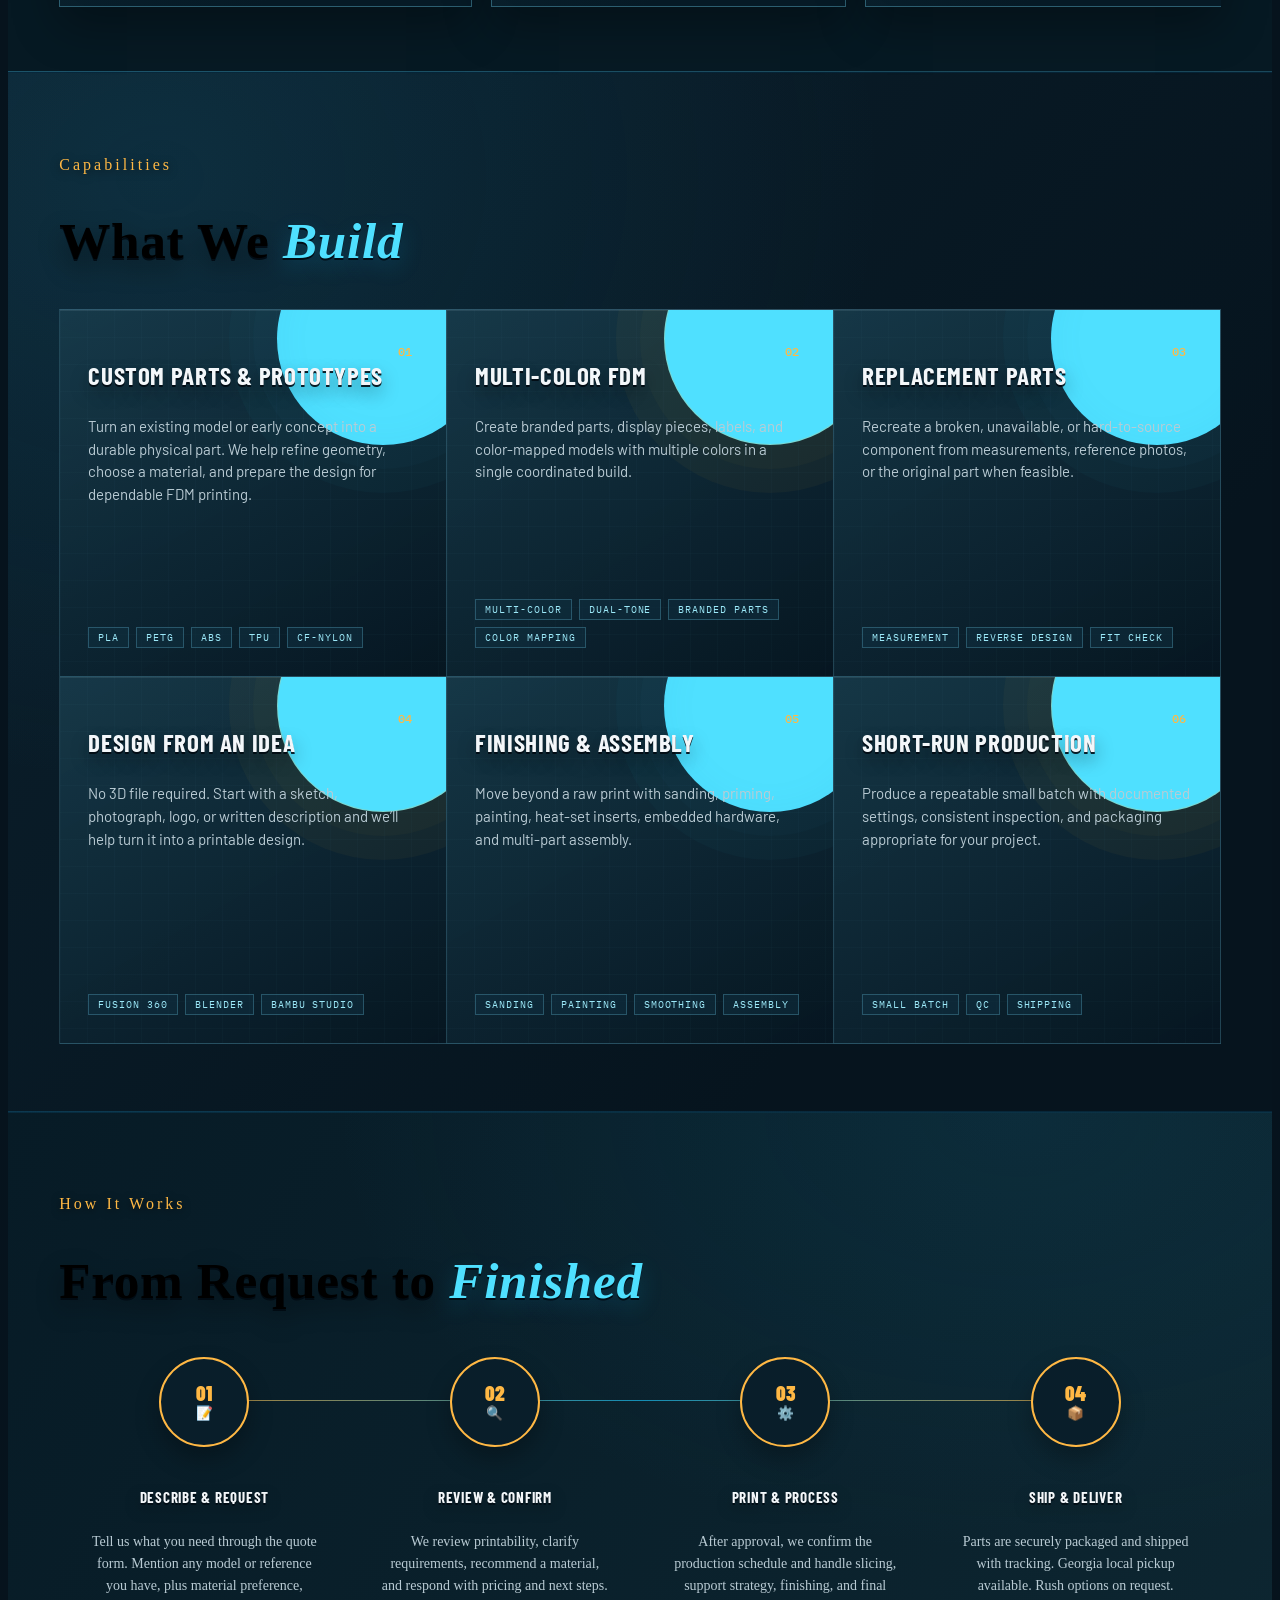
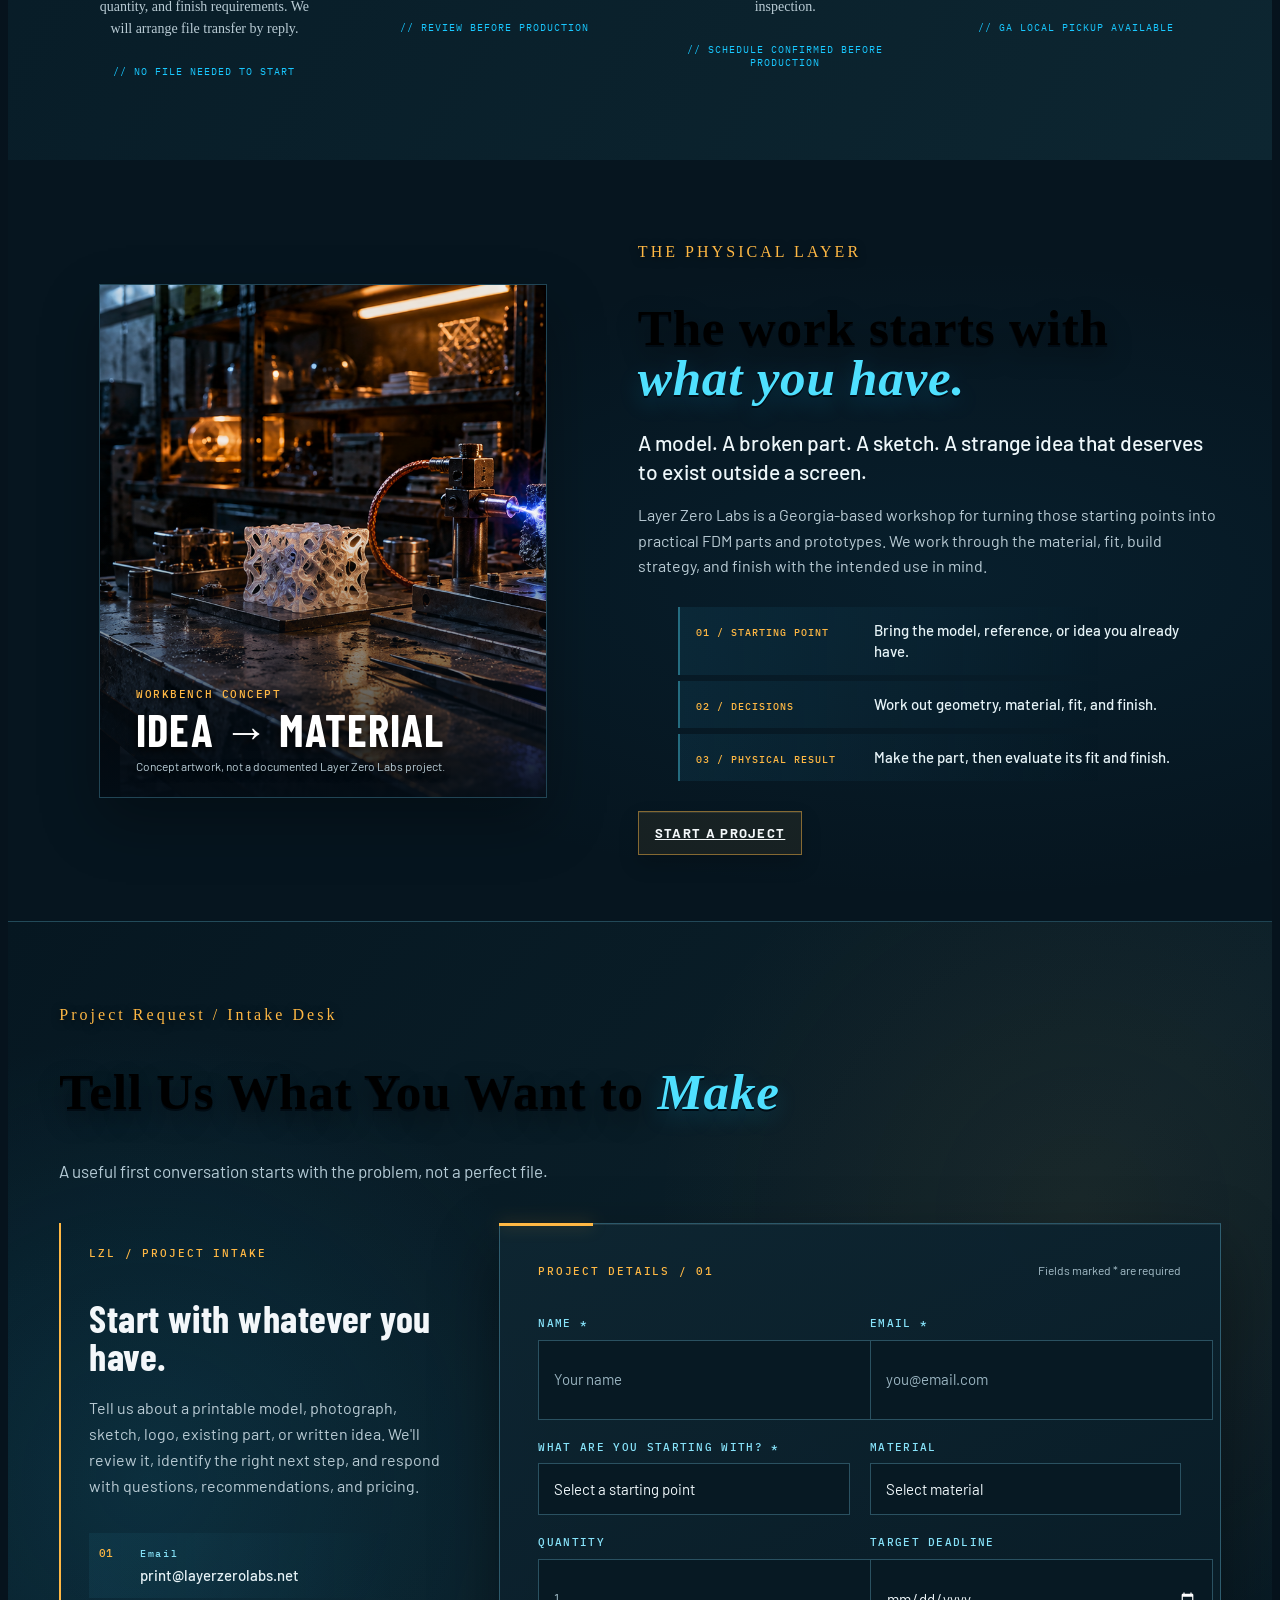
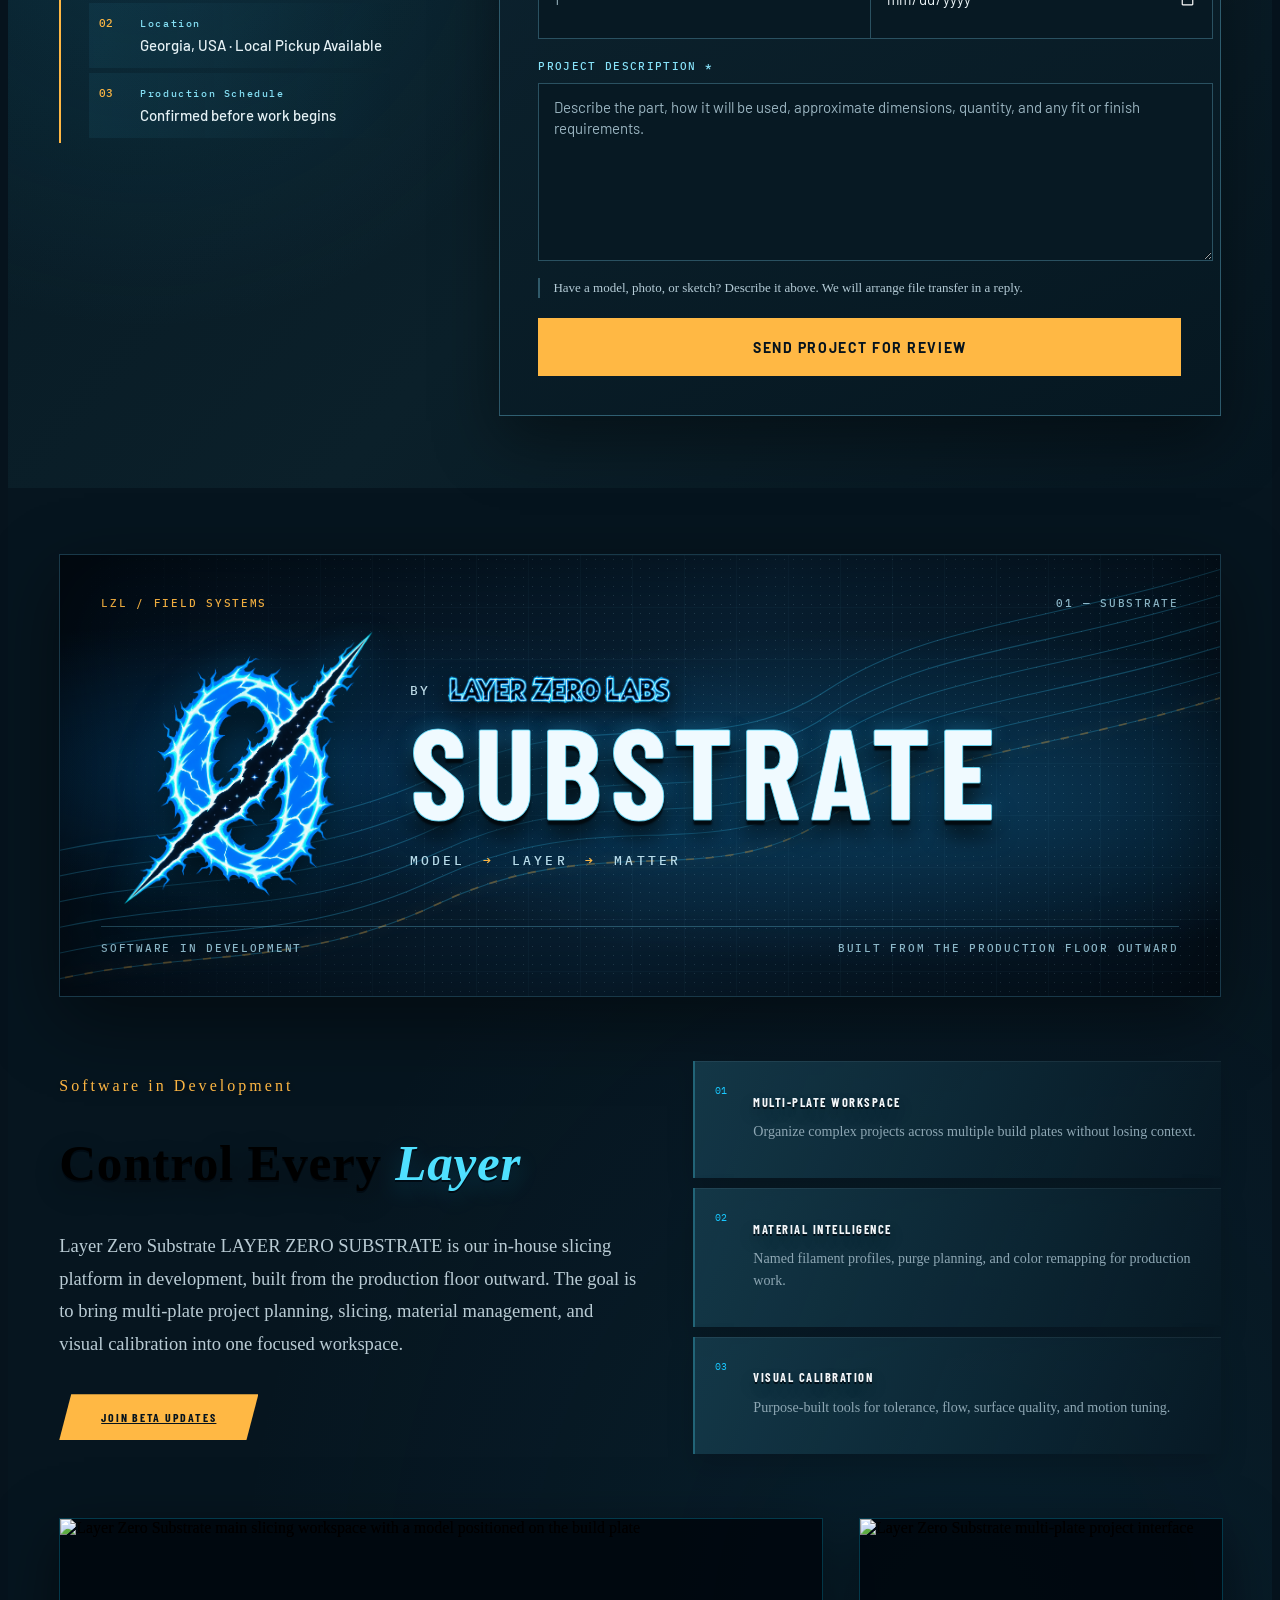
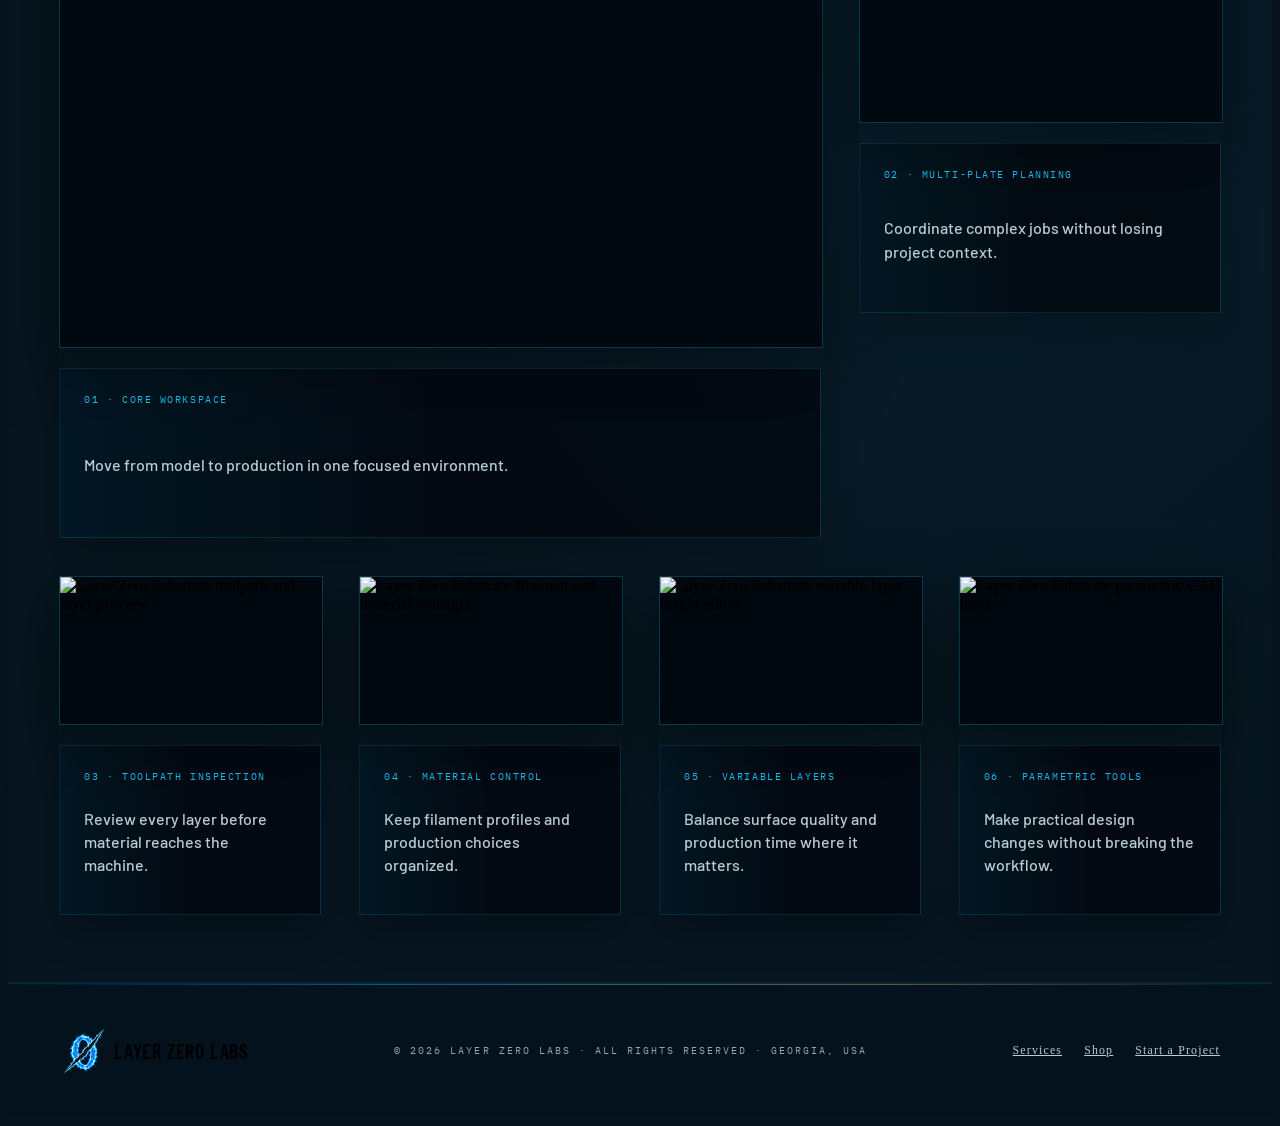
==== commit fd2d05c4: "Publish approved Layer Zero Labs homepage redesign" ====
--- a/index.html
+++ b/index.html
@@ -22,13 +22,14 @@
   <link rel="stylesheet" href="css/animations.css?v=20260725c" />
   <link rel="stylesheet" href="css/layout.css?v=20260728b" />
   <link rel="stylesheet" href="css/components.css?v=20261019c" />
-  <link rel="stylesheet" href="css/tactile.css?v=20261021a" />
+  <link rel="stylesheet" href="css/tactile.css?v=20261108a" />
+  <link rel="stylesheet" href="css/frontdoor.css?v=20261108a" />
 </head>
 <body>
   <nav id="main-nav" aria-label="Main navigation">
     <a href="#hero" class="nav-logo" aria-label="Layer Zero Labs home">
       <img src="assets/brand/layer-zero-electric-star-mark.png" alt="" width="48" height="48" />
-      <span>LZL <b>/</b> FIELD NOTES</span>
+      <span class="nav-logo-type"><strong>LAYER ZERO LABS</strong><small>IDEAS INTO MATTER</small></span>
     </a>
     <button
       class="nav-toggle"
@@ -44,36 +45,53 @@
       <li><a href="#substrate">Substrate</a></li>
       <li><a href="#process">Process</a></li>
       <li><a href="#about">About</a></li>
-      <li><a href="https://layerzerolabs.myshopify.com/" data-track-shop>Shop ↗</a></li>
-      <li><a href="#project-request" data-track-quote>Custom Quote ↗</a></li>
+      <li><a href="https://layerzerolabs.myshopify.com/" data-track-shop>Shop</a></li>
+      <li><a class="nav-project" href="#project-request" data-track-quote>Start a Project</a></li>
     </ul>
   </nav>
   <section id="hero" aria-label="Hero">
     <div class="hero-art" aria-hidden="true"></div>
     <div class="hero-content">
-      <div class="hero-identity">
-        <img class="hero-mark" src="assets/brand/layer-zero-electric-star-mark.png" alt="" width="1254" height="1254" fetchpriority="high" />
-        <div class="hero-wordmark-crop"><img class="hero-wordmark" src="assets/brand/layer-zero-electric-wordmark.png" alt="" width="2172" height="724" fetchpriority="high" /></div>
-        <h1 class="visually-hidden">Layer Zero Labs — custom parts, prototypes, and objects</h1>
+      <div class="hero-panel">
+        <div class="hero-identity">
+          <img class="hero-mark" src="assets/brand/layer-zero-electric-star-mark.png" alt="" width="1254" height="1254" fetchpriority="high" />
+          <div class="hero-wordmark-crop"><img class="hero-wordmark" src="assets/brand/layer-zero-electric-wordmark.png" alt="" width="2172" height="724" fetchpriority="high" /></div>
+          <h1 class="visually-hidden">Layer Zero Labs — custom parts, prototypes, and objects</h1>
+        </div>
+        <div class="hero-message">
+          <p class="hero-kicker"><span class="hero-signal" aria-hidden="true"></span> GEORGIA WORKSHOP / IDEAS INTO MATTER</p>
+          <h2>IDEAS ARE MEANT TO <em>BECOME MATTER.</em></h2>
+          <p class="hero-tagline">Custom parts, prototypes, and original objects for people who need the idea to exist beyond a screen.</p>
+        </div>
+        <div class="hero-actions">
+          <a href="#project-request" class="btn-sales" data-track-quote>START A CUSTOM PROJECT</a>
+          <a href="https://layerzerolabs.myshopify.com/" class="btn-sales btn-sales--secondary" data-track-shop>EXPLORE THE SHOP</a>
+        </div>
+        <p class="hero-support">Start with a model, a broken part, a sketch, or a strange idea. We’ll help work out the path to a physical result.</p>
       </div>
-      <div class="hero-message">
-        <span class="hero-rule" aria-hidden="true"></span>
-        <p class="hero-kicker">IDEAS INTO MATTER / MADE IN GEORGIA</p>
-        <h2>IDEAS ARE MEANT TO <em>BECOME MATTER.</em></h2>
-        <p class="hero-tagline">Custom parts and prototypes for builders and creators. Ready-made objects from the same restless workshop.</p>
+      <div class="hero-field" aria-hidden="true">
+        <span class="hero-field-label">01 / THE PHYSICAL LAYER</span>
+        <span class="hero-field-caption">IDEA <b>→</b> MATERIAL <b>→</b> RESULT</span>
       </div>
-      <div class="hero-actions">
-        <a href="#project-request" class="btn-sales" data-track-quote>GET A CUSTOM QUOTE <span aria-hidden="true">↗</span></a>
-        <a href="https://layerzerolabs.myshopify.com/" class="btn-sales" data-track-shop>SHOP READY-MADE <span aria-hidden="true">↗</span></a>
-      </div>
-      <p class="hero-support">Bring a model, broken part, sketch, or idea. No finished CAD file required to start a conversation.</p>
     </div>
     <p class="hero-art-note">VISUAL CONCEPT / NOT A DOCUMENTED PROJECT</p>
   </section>
   <nav class="route-strip" aria-label="Explore Layer Zero Labs">
-    <a href="#services"><span>01 / THE WORK</span><strong>Custom parts, prototypes, and fabrication</strong><i aria-hidden="true">↗</i></a>
-    <a href="https://layerzerolabs.myshopify.com/" data-track-shop><span>02 / THE OUTPUT</span><strong>Ready-made objects from the shop</strong><i aria-hidden="true">↗</i></a>
-    <a href="#substrate"><span>03 / SUBSTRATE</span><strong>The software taking shape behind the work</strong><i aria-hidden="true">↗</i></a>
+    <div class="route-intro"><span>THREE WAYS INTO THE LAB</span><strong>Explore what we make.</strong></div>
+    <div class="route-grid">
+      <a class="route-card route-card--work" href="#services">
+        <span class="route-card-media" aria-hidden="true"></span>
+        <span class="route-card-content"><span class="route-card-index">01 / CUSTOM WORK</span><strong>Make the part you can’t buy.</strong><span class="route-card-desc">From a broken piece or rough sketch to a useful physical part.</span><span class="route-card-action">EXPLORE CUSTOM WORK</span></span>
+      </a>
+      <a class="route-card route-card--shop" href="https://layerzerolabs.myshopify.com/" data-track-shop>
+        <span class="route-card-media" aria-hidden="true"></span>
+        <span class="route-card-content"><span class="route-card-index">02 / ORIGINAL OBJECTS</span><strong>Built here. Ready for the world.</strong><span class="route-card-desc">Browse useful objects and workshop experiments you can order.</span><span class="route-card-action">EXPLORE THE SHOP</span></span>
+      </a>
+      <a class="route-card route-card--substrate" href="#substrate">
+        <span class="route-card-media" aria-hidden="true"></span>
+        <span class="route-card-content"><span class="route-card-index">03 / SUBSTRATE</span><strong>Build the tools behind the work.</strong><span class="route-card-desc">See the slicing workspace taking shape inside Layer Zero Labs.</span><span class="route-card-action">DISCOVER SUBSTRATE</span></span>
+      </a>
+    </div>
   </nav>
   <section id="services">
     <div class="section-inner">
@@ -350,7 +368,7 @@
             <li><span>02 / DECISIONS</span><strong>Work out geometry, material, fit, and finish.</strong></li>
             <li><span>03 / PHYSICAL RESULT</span><strong>Make the part, then evaluate its fit and finish.</strong></li>
           </ol>
-          <a class="about-action reveal" href="#project-request" data-track-quote>START A PROJECT <span aria-hidden="true">↗</span></a>
+          <a class="about-action reveal" href="#project-request" data-track-quote>START A PROJECT</a>
         </div>
       </div><!-- /.about-grid -->
     </div><!-- /.section-inner -->
@@ -465,7 +483,7 @@
           </div>
 
           <button id="image-submit-btn" type="button" class="btn-submit">
-            ▸ SEND IDEA FOR REVIEW
+            SEND IDEA FOR REVIEW
           </button>
         </div>
       </div><!-- /.quote-grid -->
@@ -611,7 +629,7 @@
           </div>
           <p class="upload-help">Have a model, photo, or sketch? Describe it above. We will arrange file transfer in a reply.</p>
           <button id="submit-btn" type="submit" class="btn-submit">
-            ▸ SEND PROJECT FOR REVIEW
+            SEND PROJECT FOR REVIEW
           </button>
           <p id="form-status" class="form-status" role="status" aria-live="polite"></p>
           <p id="preview-form-note" class="preview-form-note" hidden>Preview mode: this form is tested against a local mock. No email or customer lead is sent.</p>
@@ -662,7 +680,7 @@
           <a
             class="btn-primary"
             href="mailto:print@layerzerolabs.net?subject=LAYER%C3%98%20SUBSTRATE%20Beta%20Interest"
-          >▸ JOIN BETA UPDATES</a>
+          >JOIN BETA UPDATES</a>
         </div>
         <div class="substrate-features reveal reveal-d1" role="list" aria-label="Substrate preview features">
           <article class="substrate-feature" role="listitem">
@@ -764,6 +782,7 @@
     </nav>
   </footer>
   <script src="js/scroll.js?v=20260725c"></script>
+  <script src="js/frontdoor-depth.js?v=20261108a"></script>
   <script src="js/request-depth.js?v=20261019a"></script>
   <script src="js/form.js?v=20261014a"></script>
   <script src="js/analytics.js?v=20261014a" data-ga4-id=""></script>
--- a/css/tactile.css
+++ b/css/tactile.css
@@ -42,8 +42,8 @@
 .nav-logo b { padding: 0 4px; color: var(--accent-primary); font-weight: 400; }
 .nav-links { gap: clamp(15px, 2.4vw, 38px); }
 .nav-links a { font: 600 13px var(--font-body); letter-spacing: .10em; color: #e6f3f7; }
-.nav-links a:hover, .nav-links a.is-active { color: var(--accent-primary); }
-.nav-links a::after { background: var(--accent-primary); box-shadow: none; }
+.nav-links a:hover, .nav-links a.is-active { color: var(--accent-primary); text-shadow: 0 0 13px rgba(255, 184, 68, .34); }
+.nav-links a::after { display: none; }
 
 #hero {
   min-height: 760px;
@@ -84,9 +84,9 @@
 .hero-kicker { font: 500 11px var(--font-mono); letter-spacing: .22em; color: var(--accent-primary); margin-bottom: 7px; }
 .hero-message h2 { font: 700 clamp(40px, 4.1vw, 70px)/.98 var(--font-display); color: #f8fafc; letter-spacing: .013em; text-shadow: 0 4px 14px #000; }
 .hero-message h2 em { color: inherit; font-style: normal; white-space: nowrap; }
-.hero-tagline { max-width: 590px; margin-top: 14px; font: 400 clamp(17px, 1.3vw, 21px)/1.4 var(--font-body); letter-spacing: 0; text-transform: none; color: #c6d8e2; opacity: 1; animation: none; text-shadow: 0 3px 12px #000; }
+.hero-tagline { max-width: 670px; margin-top: 16px; font: 400 clamp(19px, 1.55vw, 24px)/1.4 var(--font-body); letter-spacing: 0; text-transform: none; color: #d6e5ec; opacity: 1; animation: none; text-shadow: 0 3px 12px #000; }
 .hero-actions { margin: 34px 0 0 clamp(172px, 18vw, 287px); display: flex; justify-content: flex-start; gap: 11px; opacity: 1; animation: none; }
-.hero-actions .btn-sales { min-width: 250px; min-height: 58px; display: inline-flex; align-items: center; justify-content: space-between; gap: 15px; padding: 0 21px; font: 700 14px var(--font-body); letter-spacing: .06em; color: #05121a; background: var(--accent-primary); border: 1px solid var(--accent-primary); box-shadow: 0 12px 26px rgba(0, 0, 0, .34); clip-path: none; }
+.hero-actions .btn-sales { min-width: 250px; min-height: 58px; display: inline-flex; align-items: center; justify-content: space-between; gap: 15px; padding: 0 21px; font: 700 14px var(--font-body); letter-spacing: .06em; color: #05121a; background: var(--accent-primary); border: 1px solid var(--accent-primary); box-shadow: 0 12px 26px rgba(0, 0, 0, .34); clip-path: none; text-decoration: none; }
 .hero-actions .btn-sales:hover { color: #05121a; background: #ffd184; border-color: #ffd184; box-shadow: 0 0 0 1px rgba(255, 219, 156, .6), 0 14px 30px rgba(0, 0, 0, .45); transform: translateY(-2px); }
 .hero-actions .btn-sales span { font-size: 20px; line-height: 1; }
 .hero-support { margin: 15px 0 0 clamp(172px, 18vw, 287px); max-width: 560px; font: 400 13px/1.5 var(--font-body); letter-spacing: .01em; color: #b7ccd6; opacity: 1; animation: none; text-shadow: 0 2px 7px #000; }
@@ -104,27 +104,27 @@
 .section-inner {
   padding: clamp(64px, 5.2vw, 104px) clamp(24px, 4vw, 76px);
 }
-.section-label { color: var(--accent-primary); letter-spacing: .22em; }
-.section-label::before { background: var(--accent-primary); box-shadow: none; }
-.section-title { font-size: clamp(42px, 4vw, 66px); letter-spacing: .014em; line-height: .98; }
-.section-title em { color: var(--accent-cyan); -webkit-text-stroke: 0; }
-#services { background: linear-gradient(130deg, #0b202d, #06141e 75%); }
+.section-label { color: var(--accent-primary); letter-spacing: .19em; text-shadow: 0 2px 9px rgba(0, 0, 0, .65); }
+.section-label::before { width: 6px; height: 6px; flex: none; border: 1px solid rgba(255, 222, 167, .8); transform: rotate(45deg); background: var(--accent-primary); box-shadow: 0 0 10px rgba(255, 184, 68, .42); }
+.section-title { font-size: clamp(42px, 4vw, 66px); letter-spacing: .014em; line-height: .98; text-shadow: 0 2px 0 rgba(1, 10, 18, .9), 0 10px 26px rgba(0, 0, 0, .48); }
+.section-title em { color: var(--accent-cyan); -webkit-text-stroke: 0; text-shadow: 0 2px 0 rgba(1, 10, 18, .9), 0 8px 22px rgba(2, 167, 224, .23); }
+#services { background: radial-gradient(ellipse at 12% 10%, rgba(28, 129, 165, .16), transparent 46%), linear-gradient(130deg, #0b202d, #06141e 75%); }
 .services-grid { grid-template-columns: repeat(3, minmax(0, 1fr)); gap: 0; margin-top: clamp(34px, 3vw, 52px); border-top: 1px solid rgba(112, 182, 208, .35); border-left: 1px solid rgba(112, 182, 208, .22); }
 .service-card { display: flex; flex-direction: column; min-height: 0; padding: clamp(27px, 2.2vw, 42px); background: linear-gradient(150deg, rgba(29, 62, 77, .72), rgba(7, 22, 32, .95)); border: 0; border-right: 1px solid rgba(112, 182, 208, .22); border-bottom: 1px solid rgba(112, 182, 208, .22); clip-path: none; box-shadow: inset 0 1px rgba(221, 240, 247, .08); }
 .service-card:hover { transform: none; border-color: transparent; background: linear-gradient(150deg, rgba(35, 77, 94, .85), rgba(9, 30, 43, .98)); box-shadow: inset 0 2px var(--accent-primary); }
 .service-card::before, .service-card::after { display: none; }
 .card-icon { display: none; }
 .card-number { font: 500 12px var(--font-mono); color: var(--accent-primary); top: 34px; right: 34px; }
-.card-name { max-width: none; padding-right: 30px; font: 700 clamp(25px, 1.55vw, 32px)/1.04 var(--font-display); letter-spacing: .025em; margin: 24px 0 12px; }
+.card-name { max-width: none; padding-right: 30px; font: 700 clamp(25px, 1.55vw, 32px)/1.04 var(--font-display); letter-spacing: .025em; margin: 24px 0 12px; text-shadow: 0 2px 0 rgba(1, 10, 18, .9), 0 8px 18px rgba(0, 0, 0, .38); }
 .card-desc { max-width: 58ch; font: 400 clamp(15px, .9vw, 18px)/1.52 var(--font-body); }
 .card-tags { margin-top: auto; padding-top: 20px; }
 .tag { color: #9ce9f9; border-color: rgba(101, 186, 217, .31); background: rgba(15, 49, 64, .55); }
-#process, #quote { background: linear-gradient(120deg, #071b26, #0d2631); }
-#about, #substrate { background: #06151f; }
+#process, #quote { background: radial-gradient(ellipse at 80% 0, rgba(20, 121, 158, .12), transparent 48%), linear-gradient(120deg, #071b26, #0d2631); }
+#about, #substrate { background: radial-gradient(ellipse at 75% 55%, rgba(20, 101, 139, .12), transparent 54%), #06151f; }
 .process-track::before { opacity: .65; }
 .process-track { margin-top: clamp(42px, 4vw, 64px); }
 .process-step { padding-inline: clamp(16px, 2.5vw, 44px); }
-.step-title { font-size: clamp(15px, 1vw, 19px); }
+.step-title { font-size: clamp(15px, 1vw, 19px); text-shadow: 0 2px 0 rgba(1, 10, 18, .8), 0 6px 16px rgba(0, 0, 0, .34); }
 .step-desc { max-width: 33ch; font-size: clamp(14px, .85vw, 17px); line-height: 1.55; }
 .step-node { background: #091e2a; box-shadow: 0 12px 24px rgba(0,0,0,.28); }
 .about-grid { display: grid; grid-template-columns: minmax(0, .95fr) minmax(0, 1.05fr); gap: clamp(40px, 4vw, 82px); align-items: center; max-width: 1840px; margin-inline: auto; }
@@ -138,11 +138,11 @@
 .about-text .section-title { max-width: 650px; margin-bottom: 24px; }
 .about-text p:not(.section-label) { max-width: 730px; color: var(--text-secondary); font: 400 clamp(16px, .9vw, 18px)/1.6 var(--font-body); margin-bottom: 15px; }
 .about-text .about-lede { color: #eef7fa !important; font-size: clamp(19px, 1.65vw, 25px) !important; line-height: 1.38 !important; font-weight: 500 !important; margin-bottom: 16px !important; }
-.about-sequence { margin: 28px 0 0; border-top: 1px solid rgba(108, 191, 218, .34); }
-.about-sequence li { display: grid; grid-template-columns: 160px minmax(0, 1fr); align-items: baseline; gap: 18px; padding: 15px 0; border-bottom: 1px solid rgba(108, 191, 218, .21); }
+.about-sequence { margin: 28px 0 0; border-top: 0; }
+.about-sequence li { display: grid; grid-template-columns: 160px minmax(0, 1fr); align-items: baseline; gap: 18px; padding: 13px 16px; margin-bottom: 6px; border: 0; border-left: 2px solid rgba(79, 224, 255, .42); background: linear-gradient(90deg, rgba(25, 89, 117, .22), transparent 78%); }
 .about-sequence span { color: var(--accent-primary); font: 500 10px/1.4 var(--font-mono); letter-spacing: .1em; white-space: nowrap; }
 .about-sequence strong { color: #e6f3f7; font: 500 15px/1.4 var(--font-body); }
-.about-action { display: inline-flex; align-items: center; justify-content: space-between; gap: 28px; margin-top: 24px; padding: 9px 0 12px; border-bottom: 2px solid var(--accent-primary); color: #f4f8fa; font: 700 13px var(--font-body); letter-spacing: .1em; }
+.about-action { display: inline-flex; align-items: center; justify-content: space-between; gap: 28px; margin-top: 24px; padding: 13px 16px; border: 1px solid rgba(255, 184, 68, .48); background: rgba(255, 184, 68, .07); box-shadow: inset 0 1px rgba(255, 231, 187, .1), 0 9px 20px rgba(0, 0, 0, .18); color: #f4f8fa; font: 700 13px var(--font-body); letter-spacing: .1em; }
 .about-action span { color: var(--accent-primary); font-size: 20px; line-height: 1; }
 .about-action:hover { color: var(--accent-primary); }
 .quote-form, .substrate-feature, .substrate-shot { box-shadow: 0 16px 36px rgba(0,0,0,.22); }
@@ -152,18 +152,22 @@
 .substrate-intro { gap: clamp(40px, 4vw, 80px); margin-top: clamp(48px, 5vw, 76px); }
 .substrate-showcase { margin-top: clamp(56px, 5vw, 86px); }
 .substrate-feature { background: rgba(12, 35, 47, .82); }
+.substrate-features { border-top: 0; display: grid; gap: 10px; }
+.substrate-feature { padding: 21px 20px 21px 58px; border: 0; border-left: 2px solid rgba(79, 224, 255, .38); background: linear-gradient(110deg, rgba(22, 62, 79, .82), rgba(7, 25, 36, .68)); box-shadow: inset 0 1px rgba(205, 237, 247, .07), 0 12px 26px rgba(0, 0, 0, .15); }
+.substrate-feature > span { top: 23px; left: 20px; }
+.substrate-feature h3 { text-shadow: 0 2px 0 rgba(1, 10, 18, .85), 0 7px 16px rgba(0, 0, 0, .3); }
 .quote-form { background: rgba(9, 29, 40, .96); border: 1px solid rgba(96, 184, 211, .28); }
 .form-group input, .form-group select, .form-group textarea { background: #071822; }
 
-/* A quiet material grain carries across the page; the request desk gets the depth. */
+/* Fine material grain avoids horizontal rules running through the type. */
 :is(#services, #gallery, #process, #about, #quote, #project-request, #substrate)::before {
   content: '';
   position: absolute;
   inset: 0;
   pointer-events: none;
-  background-image: repeating-linear-gradient(0deg, rgba(184, 222, 235, .025) 0 1px, transparent 1px 5px), radial-gradient(rgba(160, 205, 219, .18) .55px, transparent .8px);
-  background-size: auto, 11px 11px;
-  opacity: .42;
+  background-image: radial-gradient(rgba(169, 211, 226, .24) .55px, transparent .85px);
+  background-size: 13px 13px;
+  opacity: .32;
 }
 .section-inner { position: relative; z-index: 1; }
 #project-request {
@@ -184,14 +188,14 @@
 .request-brief .request-brief-index { margin: 0 0 18px; color: var(--accent-primary); font: 500 11px var(--font-mono); letter-spacing: .17em; }
 #project-request .request-brief h3 { max-width: 450px; margin-bottom: 19px; font: 700 clamp(32px, 3vw, 48px)/1.01 var(--font-display); letter-spacing: .012em; }
 #project-request .request-brief > p:not(.request-brief-index) { max-width: 430px; margin-bottom: 33px; color: #b9cbd4; font: 400 16px/1.63 var(--font-body); }
-.request-brief .contact-method { gap: 15px; align-items: baseline; margin: 0; padding: 15px 0; border-top: 1px solid rgba(114, 189, 216, .22); }
-.request-brief .contact-method:last-child { border-bottom: 1px solid rgba(114, 189, 216, .22); }
+.request-brief .contact-method { gap: 15px; align-items: baseline; margin: 0 0 5px; padding: 13px 10px; border: 0; background: linear-gradient(90deg, rgba(42, 125, 154, .13), transparent 85%); }
+.request-brief .contact-method:last-child { border-bottom: 0; }
 .request-contact-number { flex: 0 0 26px; color: var(--accent-primary); font: 500 11px var(--font-mono); }
 .request-brief .contact-label { margin-bottom: 5px; color: #84dff4; font: 500 10px var(--font-mono); letter-spacing: .16em; }
 .request-brief .contact-value { color: #e5f1f5; font: 500 15px/1.35 var(--font-body); }
 #project-request .quote-form { position: relative; gap: 20px; padding: clamp(22px, 3vw, 40px); background: linear-gradient(155deg, rgba(14, 38, 50, .98), rgba(6, 24, 34, .98)); border: 1px solid rgba(110, 198, 226, .36); box-shadow: 0 26px 60px rgba(0, 0, 0, .4), inset 0 1px rgba(225, 246, 252, .09); }
 #project-request .quote-form::before { content: ''; position: absolute; top: -1px; left: -1px; width: 94px; height: 3px; background: var(--accent-primary); box-shadow: 0 0 16px rgba(255, 184, 68, .35); }
-.request-form-head { display: flex; justify-content: space-between; align-items: baseline; gap: 12px; padding-bottom: 18px; border-bottom: 1px solid rgba(110, 198, 226, .23); }
+.request-form-head { display: flex; justify-content: space-between; align-items: baseline; gap: 12px; padding-bottom: 18px; border-bottom: 0; }
 .request-form-head span:first-child { color: var(--accent-primary); font: 500 11px var(--font-mono); letter-spacing: .16em; }
 .request-form-head span:last-child { color: #a6bfca; font: 400 12px var(--font-body); }
 #project-request .form-row { gap: 20px; }
@@ -240,7 +244,7 @@
   .hero-message { margin-top: 24px; }
   .hero-message h2 { font-size: clamp(39px, 10vw, 60px); }
   .hero-message h2 em { white-space: normal; }
-  .hero-tagline { font-size: 16px; }
+  .hero-tagline { font-size: 18px; }
   .hero-actions { margin-top: 25px; flex-direction: column; gap: 9px; }
   .hero-actions .btn-sales { width: 100%; min-width: 0; min-height: 54px; }
   .hero-art-note { bottom: 12px; font-size: 8px; }
--- a/css/frontdoor.css
+++ b/css/frontdoor.css
@@ -0,0 +1,165 @@
+/* Front door composition: the established Ø, wordmark, and workshop imagery remain intact. */
+#main-nav {
+  height: 82px;
+  padding-inline: clamp(22px, 3.4vw, 64px);
+  background: rgba(3, 14, 22, .94);
+  border-bottom: 1px solid rgba(84, 205, 240, .3);
+  box-shadow: 0 14px 38px rgba(0, 0, 0, .38);
+}
+#main-nav .nav-logo { display: flex; align-items: center; gap: 12px; width: auto; min-width: 240px; }
+#main-nav .nav-logo img { width: 48px; height: 48px; flex: none; filter: drop-shadow(0 0 11px rgba(23, 199, 255, .66)); }
+.nav-logo-type { display: flex; flex-direction: column; gap: 2px; line-height: 1; }
+.nav-logo-type strong { color: #f5fbff; font: 700 23px/.95 var(--font-display); letter-spacing: .055em; text-shadow: 0 2px 8px #000, 0 0 14px rgba(59, 191, 239, .2); }
+.nav-logo-type small { color: #79cfe6; font: 500 9px/1 var(--font-mono); letter-spacing: .18em; }
+#main-nav .nav-links { gap: clamp(9px, 1.25vw, 21px); }
+#main-nav .nav-links a { padding: 12px 8px; color: #e6f3f8; font: 600 12px/1 var(--font-body); letter-spacing: .095em; text-decoration: none !important; }
+#main-nav .nav-links a:hover, #main-nav .nav-links a.is-active { color: #63e3ff; }
+#main-nav .nav-links .nav-project { padding: 13px 17px; color: #06151d; background: #ffb844; border: 1px solid #ffcd7d; box-shadow: 0 4px 18px rgba(255, 184, 68, .16); }
+#main-nav .nav-links .nav-project:hover { color: #06151d; background: #ffd18a; }
+
+#hero { display: block; height: auto; min-height: 0; overflow: hidden; background: #03111a; }
+#hero .hero-art { background-position: 63% center; filter: saturate(.95) contrast(1.08); transform: translate3d(var(--hero-shift-x, 0px), var(--hero-shift-y, 0px), 0) scale(1.025); }
+#hero::before {
+  background: linear-gradient(90deg, rgba(2, 13, 23, .92), rgba(2, 13, 23, .57) 53%, rgba(2, 13, 23, .08) 100%),
+              linear-gradient(0deg, rgba(1, 10, 17, .85), transparent 36%);
+}
+#hero::after {
+  display: block;
+  z-index: 1;
+  background-image: linear-gradient(rgba(95, 198, 227, .065) 1px, transparent 1px), linear-gradient(90deg, rgba(95, 198, 227, .065) 1px, transparent 1px);
+  background-size: 64px 64px;
+  mask-image: linear-gradient(90deg, rgba(0,0,0,.65), transparent 75%);
+  pointer-events: none;
+}
+#hero .hero-content {
+  position: relative;
+  z-index: 2;
+  display: grid;
+  grid-template-columns: minmax(0, 760px) minmax(140px, 1fr);
+  gap: clamp(24px, 4vw, 70px);
+  align-items: center;
+  width: min(100%, 1720px);
+  max-width: none;
+  min-height: 785px;
+  height: auto;
+  padding: 118px clamp(26px, 4.5vw, 84px) 72px;
+  margin-inline: auto;
+}
+.hero-panel {
+  position: relative;
+  width: 100%;
+  padding: clamp(26px, 3.3vw, 53px);
+  background: linear-gradient(135deg, rgba(7, 29, 43, .97), rgba(3, 16, 27, .9) 67%, rgba(7, 31, 45, .86));
+  border: 1px solid rgba(83, 195, 226, .42);
+  box-shadow: inset 0 1px rgba(213, 243, 250, .1), 0 30px 80px rgba(0, 0, 0, .57), 0 0 48px rgba(19, 157, 214, .1);
+  backdrop-filter: blur(10px);
+  -webkit-backdrop-filter: blur(10px);
+}
+.hero-panel::before { content: ''; position: absolute; top: -1px; left: -1px; width: min(36%, 200px); height: 4px; background: #ffb844; box-shadow: 0 0 20px rgba(255, 184, 68, .42); }
+.hero-panel::after { content: ''; position: absolute; right: 16px; bottom: 16px; width: 42px; height: 42px; border-right: 1px solid rgba(77, 215, 255, .58); border-bottom: 1px solid rgba(77, 215, 255, .58); pointer-events: none; }
+#hero .hero-identity { gap: clamp(8px, 1.4vw, 20px); align-items: center; min-height: 118px; }
+#hero .hero-mark { width: clamp(100px, 9vw, 135px); margin: 0; filter: drop-shadow(0 12px 15px rgba(0,0,0,.85)) drop-shadow(0 0 12px rgba(0,174,255,.47)); }
+#hero .hero-wordmark-crop { height: clamp(82px, 8.2vw, 122px); }
+#hero .hero-wordmark { width: 100%; filter: drop-shadow(0 9px 12px rgba(0,0,0,.9)); }
+#hero .hero-message { max-width: none; margin: 26px 0 0; }
+#hero .hero-kicker { display: flex; align-items: center; gap: 11px; margin-bottom: 17px; color: #ffcb76; font: 500 clamp(10px, .8vw, 12px)/1.35 var(--font-mono); letter-spacing: .16em; }
+.hero-signal { width: 8px; height: 8px; flex: none; border-radius: 50%; background: #ffb844; box-shadow: 0 0 0 4px rgba(255,184,68,.12), 0 0 14px rgba(255,184,68,.8); }
+#hero .hero-message h2 { font: 700 clamp(49px, 4.3vw, 72px)/.93 var(--font-display); letter-spacing: .005em; text-shadow: 0 3px 0 #001018, 0 13px 26px rgba(0,0,0,.67); }
+#hero .hero-message h2 em { display: block; margin-top: 4px; color: #66e7ff; white-space: normal; text-shadow: 0 3px 0 #001018, 0 0 27px rgba(17,184,249,.28); }
+#hero .hero-tagline { max-width: 580px; margin-top: 23px; color: #deedf2; font: 400 clamp(18px, 1.3vw, 22px)/1.45 var(--font-body); }
+#hero .hero-actions { display: grid; grid-template-columns: 1fr 1fr; gap: 11px; margin: 27px 0 0; }
+#hero .hero-actions .btn-sales { display: flex; justify-content: center; min-width: 0; min-height: 61px; padding: 15px 17px; color: #06131d; background: #ffb844; border: 1px solid #ffcf80; box-shadow: inset 0 1px rgba(255,255,255,.35), 0 13px 26px rgba(0,0,0,.32); font: 700 13px/1.2 var(--font-body); letter-spacing: .08em; text-align: center; text-decoration: none !important; }
+#hero .hero-actions .btn-sales--secondary { color: #e9f9ff; background: rgba(14, 63, 82, .76); border-color: rgba(92, 213, 245, .64); box-shadow: inset 0 1px rgba(214, 247, 255, .12), 0 13px 26px rgba(0,0,0,.32); }
+#hero .hero-actions .btn-sales:hover { transform: translateY(-3px); background: #ffce7b; box-shadow: 0 18px 36px rgba(0,0,0,.45), 0 0 20px rgba(255,184,68,.22); }
+#hero .hero-actions .btn-sales--secondary:hover { color: #fff; background: rgba(24, 105, 137, .95); box-shadow: 0 18px 36px rgba(0,0,0,.45), 0 0 20px rgba(38,205,250,.2); }
+#hero .hero-support { max-width: 590px; margin: 17px 0 0; color: #b5ceda; font: 400 14px/1.45 var(--font-body); }
+.hero-field { align-self: stretch; display: flex; flex-direction: column; align-items: flex-end; justify-content: space-between; padding: 24px 0 70px; color: #dbf7ff; font: 500 11px var(--font-mono); letter-spacing: .18em; text-shadow: 0 2px 12px #000; }
+.hero-field-label { padding: 10px 14px; background: rgba(4, 20, 31, .7); border-left: 2px solid #ffb844; }
+.hero-field-caption { padding: 11px 14px; background: rgba(4, 20, 31, .76); border: 1px solid rgba(91, 205, 235, .31); }
+.hero-field-caption b { color: #ffb844; font-weight: 500; }
+#hero .hero-art-note { z-index: 2; bottom: 16px; right: clamp(26px, 4.5vw, 84px); color: #accbd7; font-size: 10px; }
+
+.route-strip { display: block; padding: clamp(45px, 4vw, 68px) clamp(24px, 4vw, 76px) clamp(56px, 5vw, 88px); background: radial-gradient(ellipse at 8% 5%, rgba(21, 119, 156, .2), transparent 55%), #061923; border-top: 2px solid #30c5ef; }
+.route-intro { display: flex; align-items: baseline; gap: clamp(20px, 3vw, 60px); max-width: 1700px; margin: 0 auto 26px; }
+.route-intro span { color: #ffb844; font: 500 11px var(--font-mono); letter-spacing: .17em; }
+.route-intro strong { color: #eef8fb; font: 700 clamp(31px, 3vw, 48px)/1 var(--font-display); letter-spacing: .01em; text-shadow: 0 5px 18px rgba(0,0,0,.55); }
+.route-grid { display: grid; grid-template-columns: 1.16fr 1fr 1fr; gap: clamp(13px, 1.5vw, 25px); max-width: 1700px; margin-inline: auto; }
+.route-strip .route-card { position: relative; display: flex; flex-direction: column; min-height: 478px; padding: 0; overflow: hidden; color: #f5f9fb; background: #0b2531; border: 1px solid rgba(100, 193, 220, .37); box-shadow: 0 18px 44px rgba(0,0,0,.32), inset 0 1px rgba(233,248,252,.08); text-decoration: none !important; transition: transform .25s ease, border-color .25s ease, box-shadow .25s ease; }
+.route-strip .route-card:hover { transform: translateY(-7px); border-color: rgba(97, 222, 255, .78); box-shadow: 0 27px 55px rgba(0,0,0,.46), 0 0 30px rgba(39, 185, 232, .11); }
+.route-card::before { content: ''; position: absolute; z-index: 2; top: 0; left: 0; width: 86px; height: 3px; background: #ffb844; box-shadow: 0 0 15px rgba(255,184,68,.4); }
+.route-card--substrate::before { background: #38d5ff; box-shadow: 0 0 15px rgba(56,213,255,.55); }
+.route-card-media { position: relative; display: block; flex: none; width: 100%; height: clamp(215px, 18vw, 255px); overflow: hidden; background-size: cover; background-position: center; }
+.route-card-media::after { content: ''; position: absolute; inset: 0; background: linear-gradient(0deg, #0b2531, rgba(3,17,26,.03) 43%), linear-gradient(90deg, rgba(4,17,27,.15), transparent); }
+.route-card--work .route-card-media { background-image: url('../assets/brand/tactile-lab-background.png'); background-position: 65% 48%; }
+.route-card--shop .route-card-media { background-image: url('https://cdn.shopify.com/s/files/1/0840/7213/6952/files/rn-image_picker_lib_temp_988470a0-5997-43ca-a034-2d068e697b25.png?v=1786502459'); background-position: center 58%; }
+.route-card--substrate .route-card-media { background-image: url('../assets/substrate/01-main-workspace.jpg'); background-position: center 30%; }
+.route-card-content { display: flex; flex: 1; flex-direction: column; align-items: flex-start; padding: clamp(23px, 2vw, 33px); background: linear-gradient(155deg, #0d2b39, #071b27 78%); }
+.route-strip .route-card .route-card-index { display: block; margin-bottom: 13px; color: #ffca72; font: 500 11px/1.3 var(--font-mono); letter-spacing: .14em; }
+.route-strip .route-card--substrate .route-card-index { color: #7be4ff; }
+.route-strip .route-card strong { max-width: none; color: #f7fbfc; font: 700 clamp(29px, 2.3vw, 39px)/.98 var(--font-display); letter-spacing: .01em; text-shadow: 0 3px 13px #03111a; }
+.route-strip .route-card .route-card-desc { display: block; margin: 13px 0 22px; color: #bad1dc; font: 400 clamp(15px, 1vw, 17px)/1.45 var(--font-body); letter-spacing: 0; }
+.route-strip .route-card .route-card-action { display: block; width: 100%; margin-top: auto; padding: 13px 15px; color: #06202a; background: #ffb844; border: 1px solid #ffd08a; box-shadow: inset 0 1px rgba(255,255,255,.3), 0 8px 20px rgba(0,0,0,.22); font: 700 12px/1.2 var(--font-body); letter-spacing: .12em; text-align: center; }
+.route-strip .route-card--substrate .route-card-action { color: #d9f8ff; background: rgba(24, 100, 132, .56); border-color: rgba(86, 214, 251, .59); }
+.route-strip .route-card:hover .route-card-action { filter: brightness(1.11); }
+
+/* Quiet technical texture gives the capability grid dimension without inventing projects. */
+#services .service-card { isolation: isolate; min-height: 310px; background: linear-gradient(150deg, rgba(24, 60, 76, .88), rgba(6, 22, 33, .96)); transition: background .24s ease, box-shadow .24s ease, transform .24s ease; }
+#services .service-card::before { display: block; content: ''; position: absolute; top: -77px; right: -43px; width: 210px; height: 210px; border: 1px solid rgba(76, 204, 243, .22); border-radius: 50%; clip-path: none; box-shadow: 0 0 0 24px rgba(41, 162, 204, .025), 0 0 0 48px rgba(41, 162, 204, .035), inset 0 0 36px rgba(31, 138, 184, .05); opacity: 1; pointer-events: none; }
+#services .service-card::after { display: block; content: ''; position: absolute; inset: 0; background-image: linear-gradient(rgba(128, 205, 229, .055) 1px, transparent 1px), linear-gradient(90deg, rgba(128, 205, 229, .055) 1px, transparent 1px); background-size: 27px 27px; opacity: .42; pointer-events: none; z-index: -1; }
+#services .service-card:nth-child(2n)::before { border-color: rgba(255, 184, 68, .23); box-shadow: 0 0 0 24px rgba(255,184,68,.025), 0 0 0 48px rgba(255,184,68,.034); }
+#services .service-card:hover { transform: translateY(-3px); box-shadow: inset 0 3px #ffb844, 0 21px 35px rgba(0,0,0,.28); }
+#services .card-name { position: relative; z-index: 1; }
+#services .card-number { z-index: 1; }
+
+@media (max-width: 1100px) {
+  #main-nav .nav-links { gap: 7px; }
+  #main-nav .nav-links a { font-size: 11px; padding-inline: 5px; }
+  #main-nav .nav-links .nav-project { padding-inline: 11px; }
+  #hero .hero-content { grid-template-columns: minmax(0, 690px) 1fr; gap: 20px; }
+  .route-grid { grid-template-columns: repeat(2, minmax(0, 1fr)); }
+  .route-card--substrate { grid-column: 1 / -1; }
+  .route-card--substrate .route-card-media { background-position: center 36%; }
+}
+@media (max-width: 960px) {
+  #main-nav { height: 76px; }
+  #main-nav .nav-links { top: 76px; padding: 18px 24px; }
+  #main-nav .nav-links a { font-size: 13px; padding: 15px; }
+  #main-nav .nav-links .nav-project { padding: 15px; text-align: center; }
+  #hero .hero-content { grid-template-columns: 1fr; min-height: 0; padding-top: 112px; padding-bottom: 72px; }
+  #hero .hero-panel { max-width: 700px; }
+  .hero-field { display: none; }
+}
+@media (max-width: 690px) {
+  #main-nav { height: 70px; padding-inline: 17px; }
+  #main-nav .nav-logo { gap: 8px; min-width: 0; }
+  #main-nav .nav-logo img { width: 39px; height: 39px; }
+  .nav-logo-type strong { font-size: 19px; }
+  .nav-logo-type small { font-size: 8px; }
+  #main-nav .nav-links { top: 70px; }
+  #hero .hero-art { background-position: 59% center; }
+  #hero::before { background: linear-gradient(90deg, rgba(2,13,23,.76), rgba(2,13,23,.45)), linear-gradient(0deg, rgba(2,13,23,.82), rgba(2,13,23,.13)); }
+  #hero .hero-content { padding: 91px 16px 49px; }
+  #hero .hero-panel { padding: 27px 22px 30px; }
+  #hero .hero-identity { display: flex; min-height: 0; }
+  #hero .hero-mark { width: 75px; }
+  #hero .hero-wordmark-crop { height: clamp(55px, 15vw, 82px); }
+  #hero .hero-message { margin-top: 17px; }
+  #hero .hero-message h2 { font-size: clamp(42px, 10vw, 62px); }
+  #hero .hero-tagline { font-size: 18px; margin-top: 18px; }
+  #hero .hero-actions { grid-template-columns: 1fr; gap: 9px; margin-top: 23px; }
+  #hero .hero-actions .btn-sales { width: 100%; min-height: 55px; }
+  #hero .hero-support { margin-top: 16px; }
+  #hero .hero-art-note { right: 18px; bottom: 9px; font-size: 8px; }
+  .route-strip { padding: 43px 17px 59px; }
+  .route-intro { display: block; }
+  .route-intro strong { display: block; margin-top: 8px; }
+  .route-grid { grid-template-columns: 1fr; gap: 16px; }
+  .route-card--substrate { grid-column: auto; }
+  .route-strip .route-card { min-height: 0; }
+  .route-card-media { height: 190px; }
+  .route-card-content { min-height: 225px; padding: 24px; }
+  .route-strip .route-card strong { font-size: 34px; }
+}
+@media (prefers-reduced-motion: reduce) {
+  .route-strip .route-card, #hero .hero-actions .btn-sales { transition: none; }
+}
